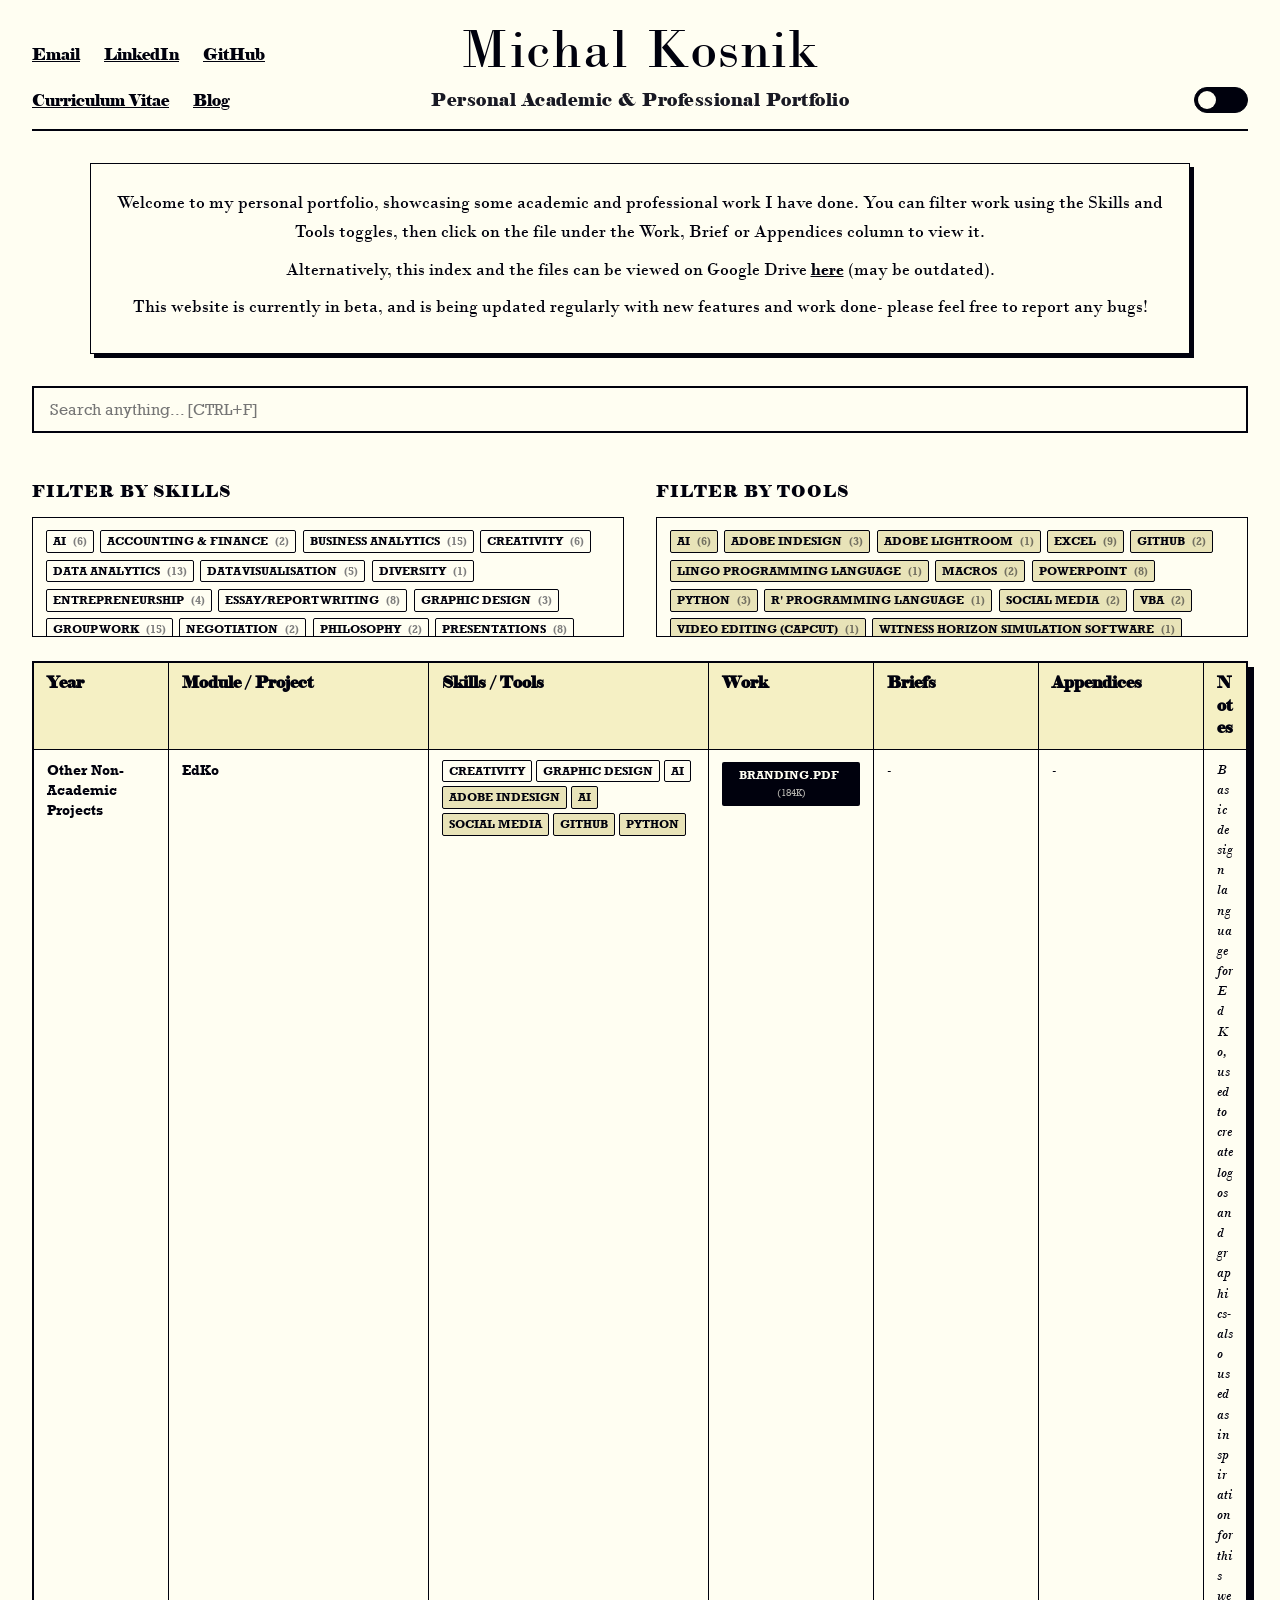
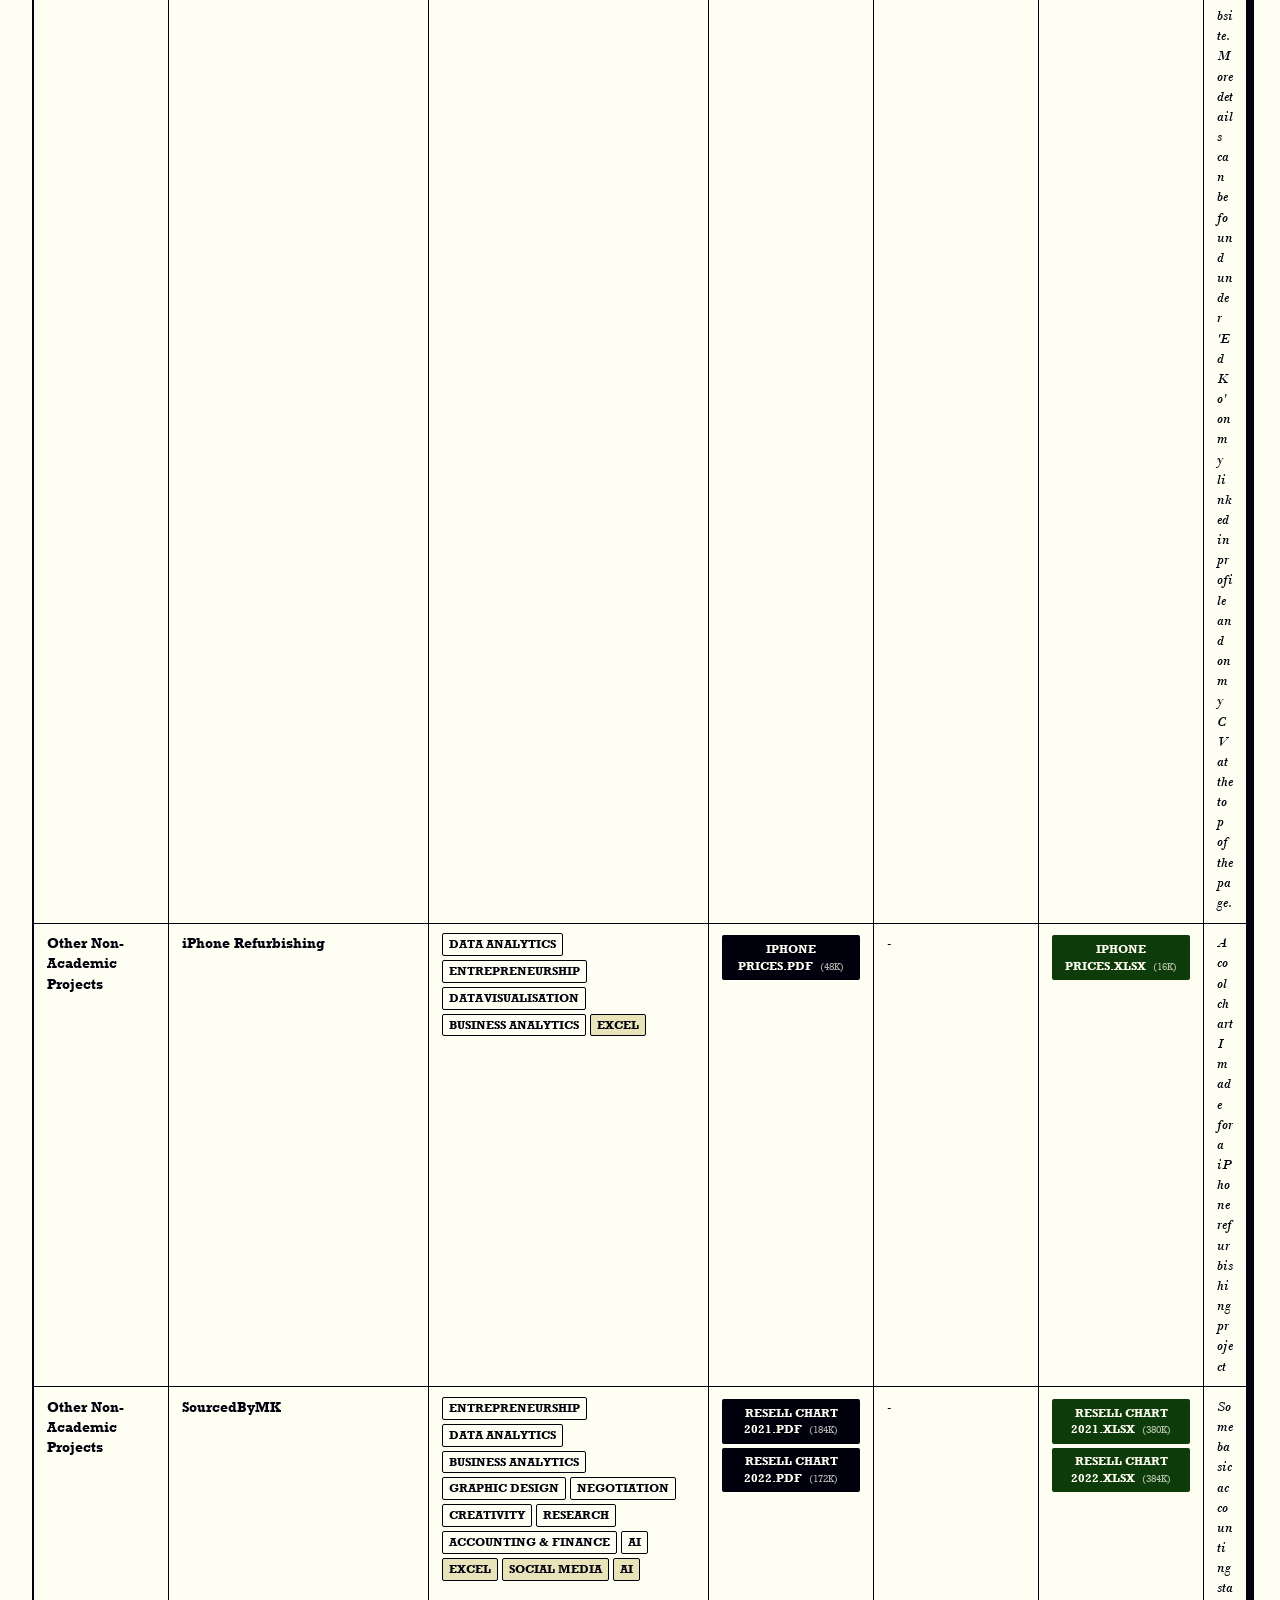
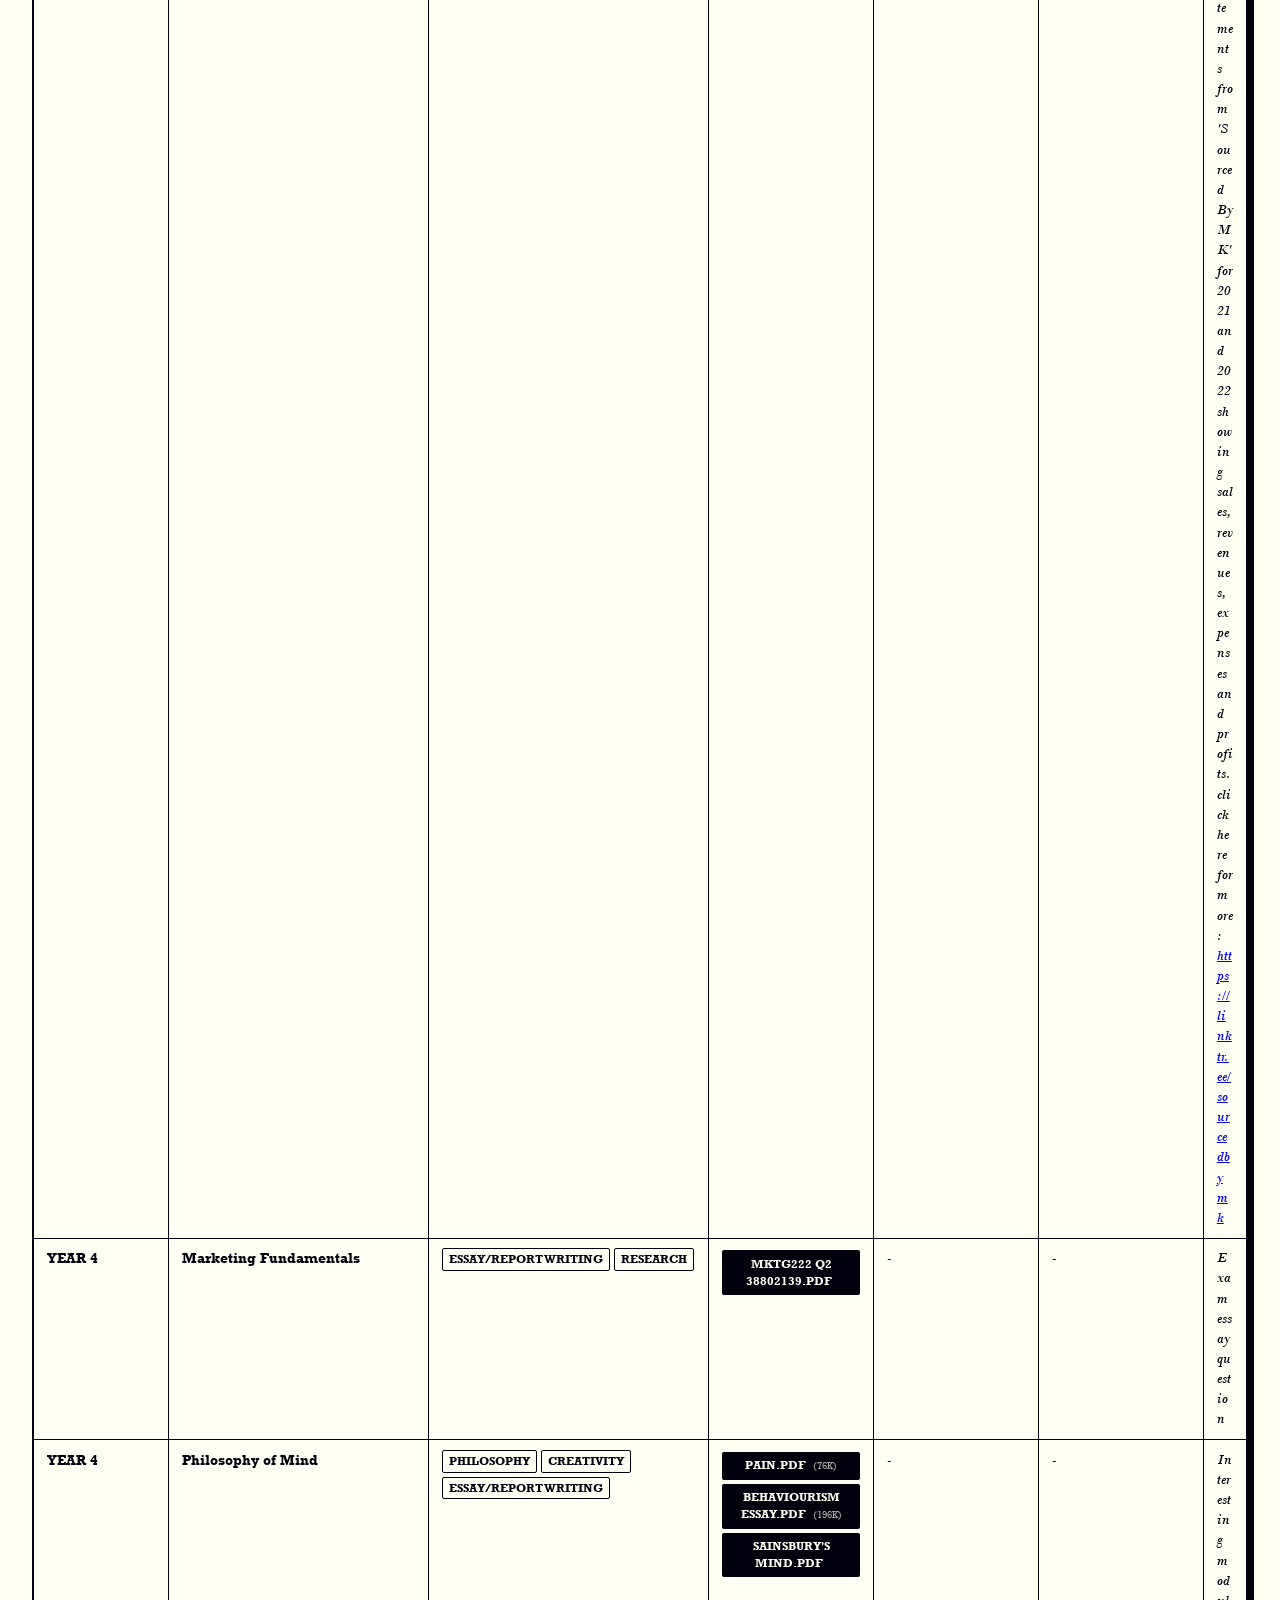
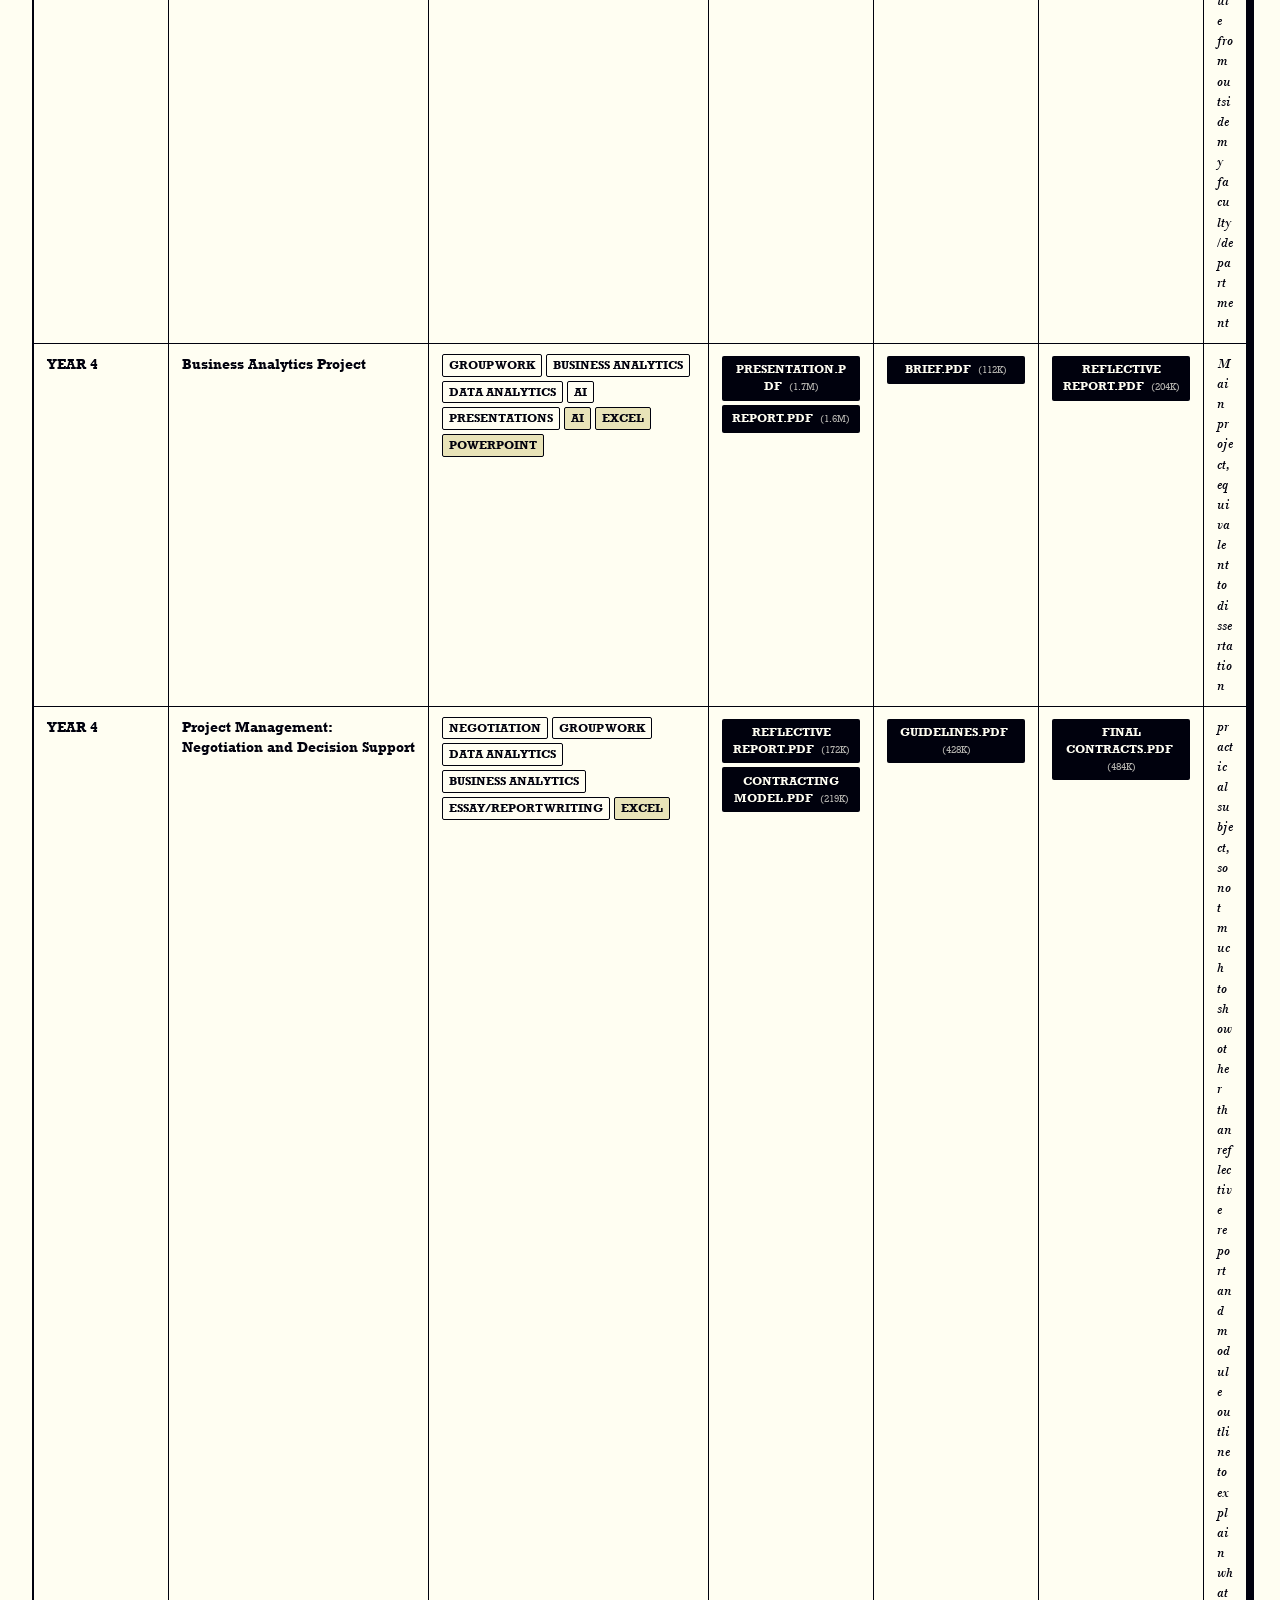
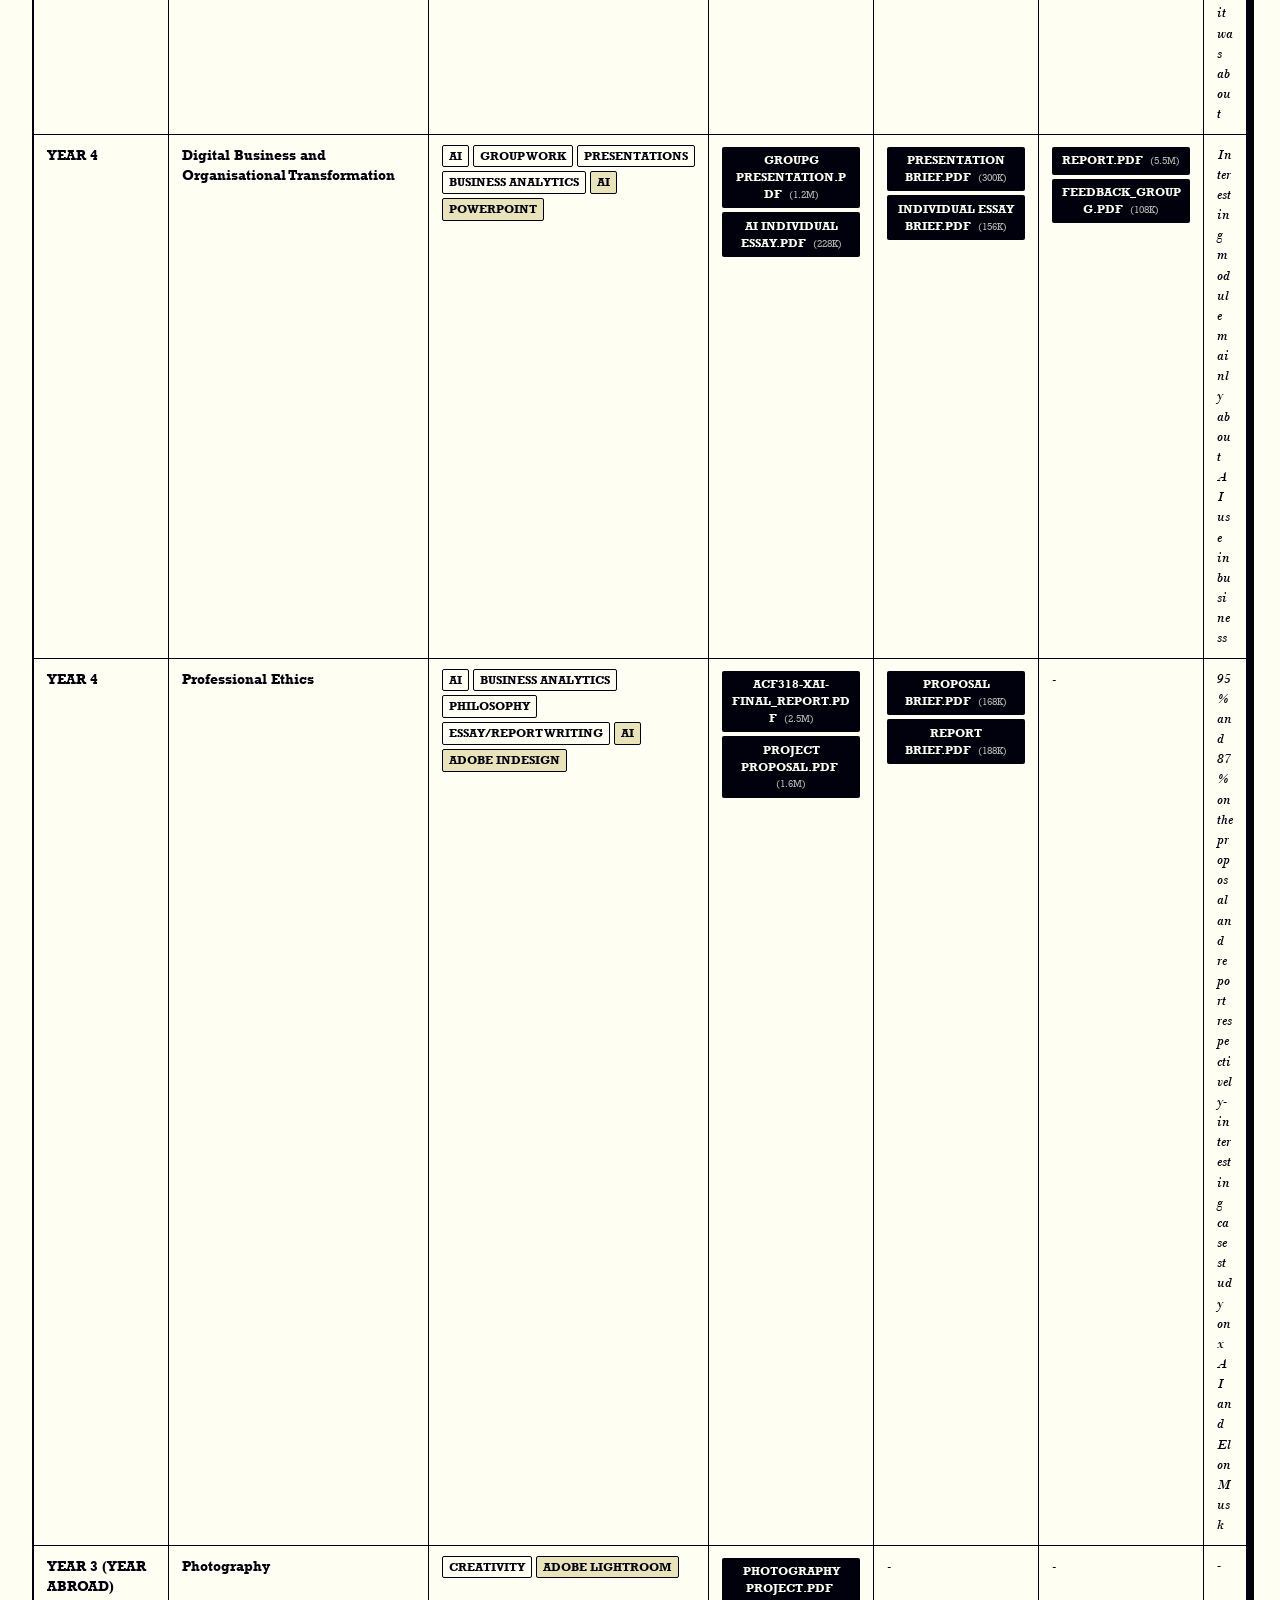
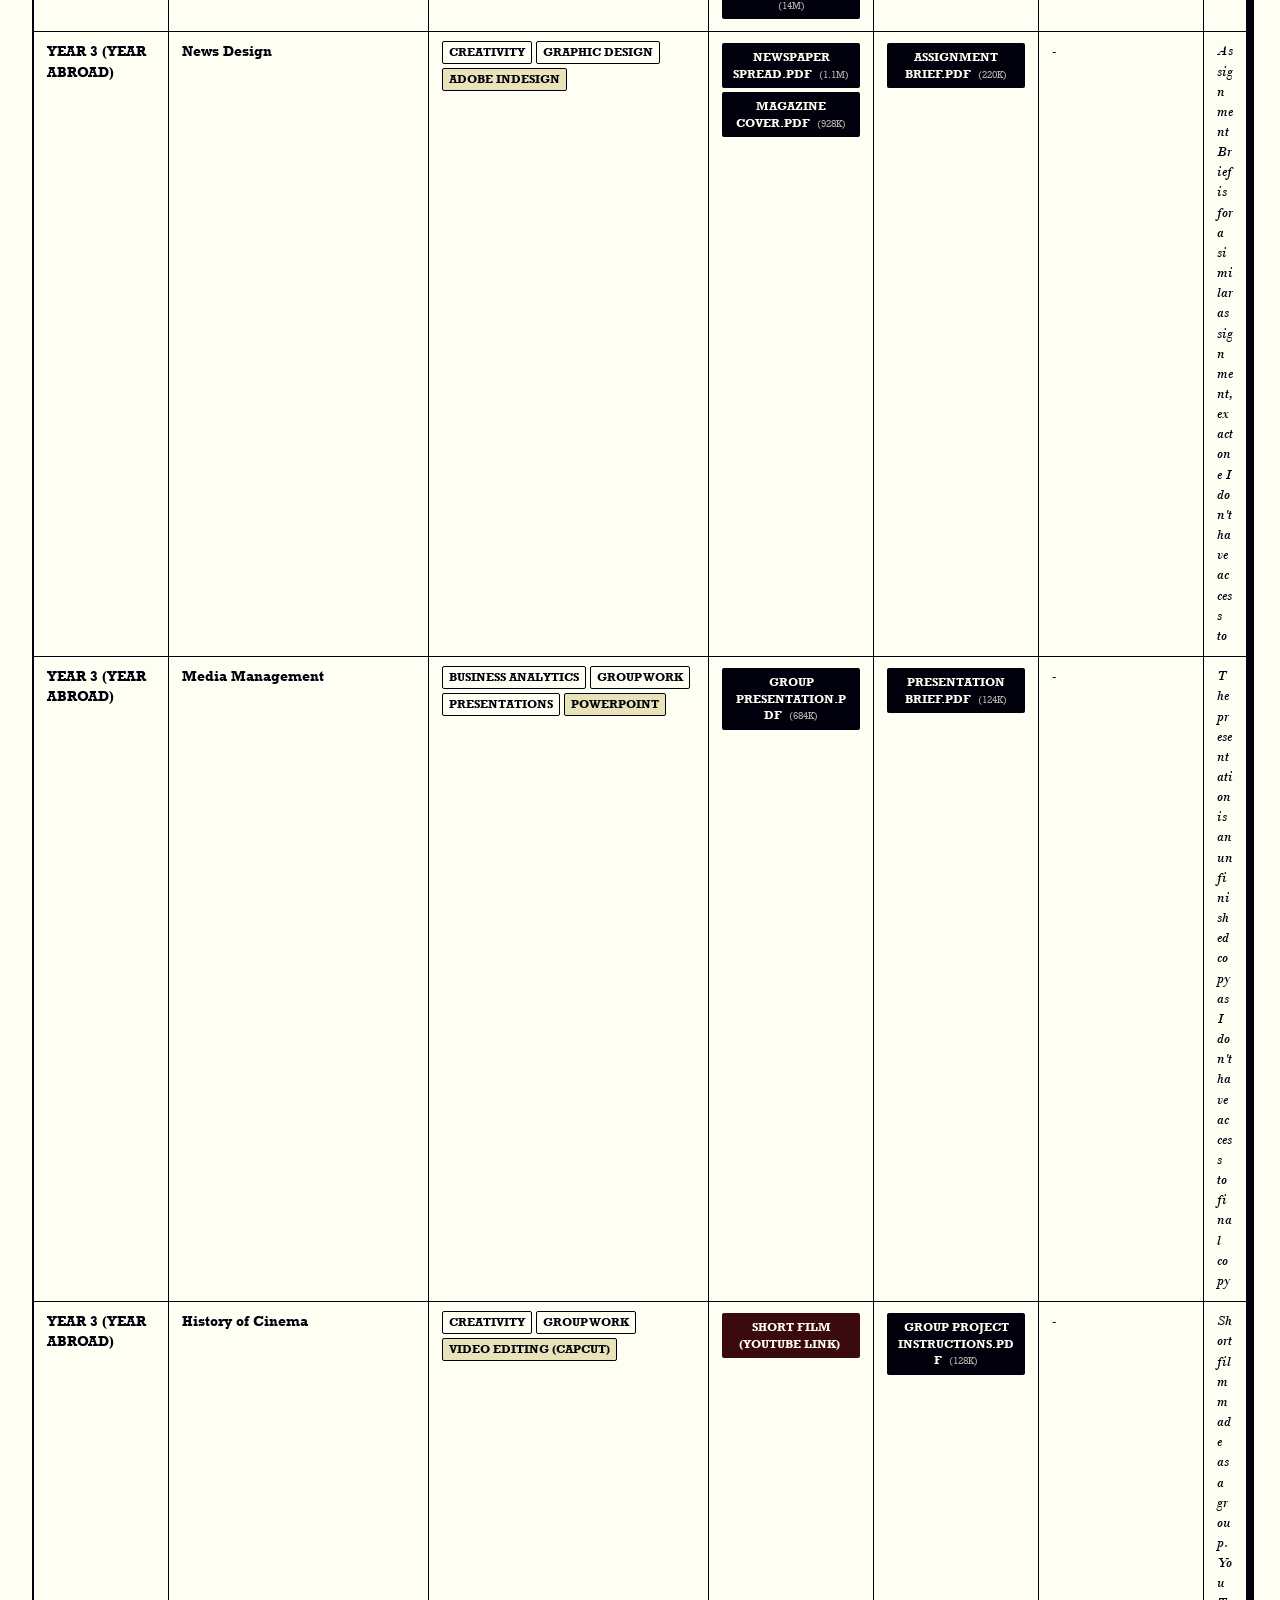
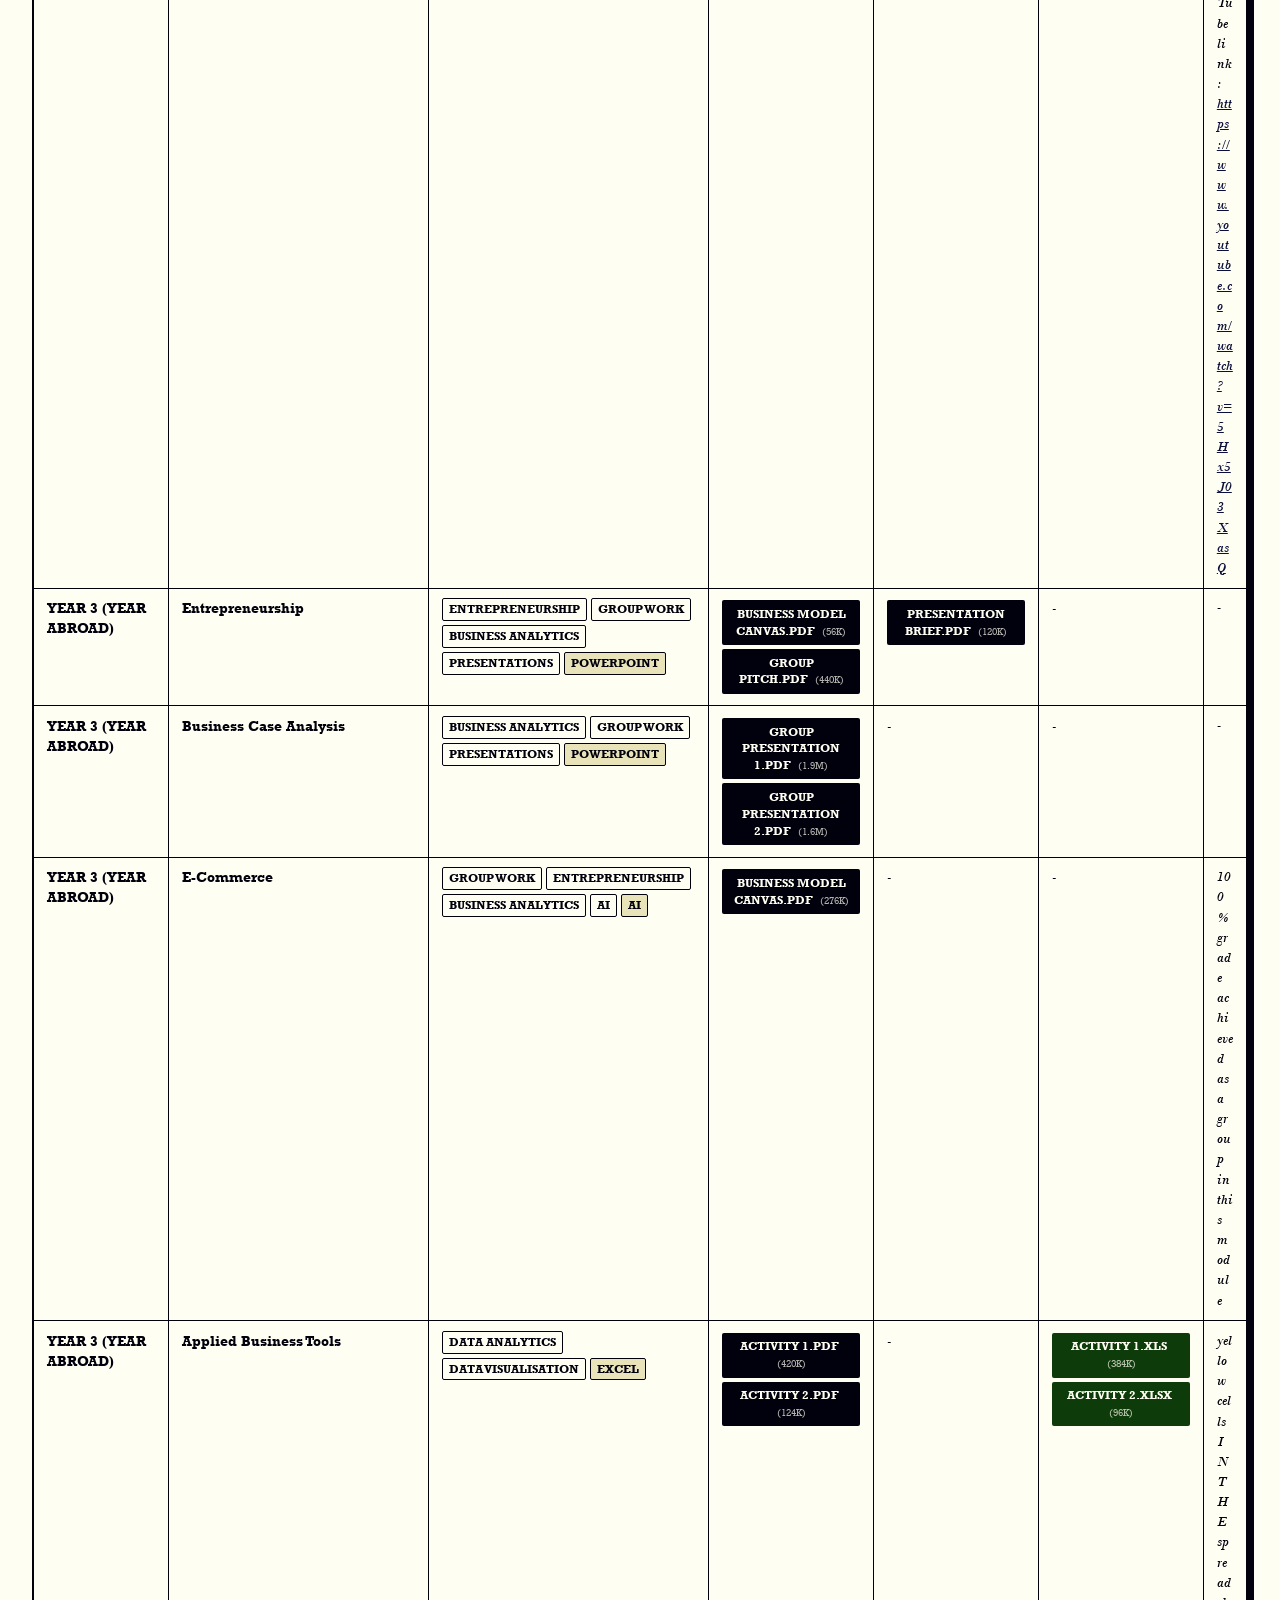
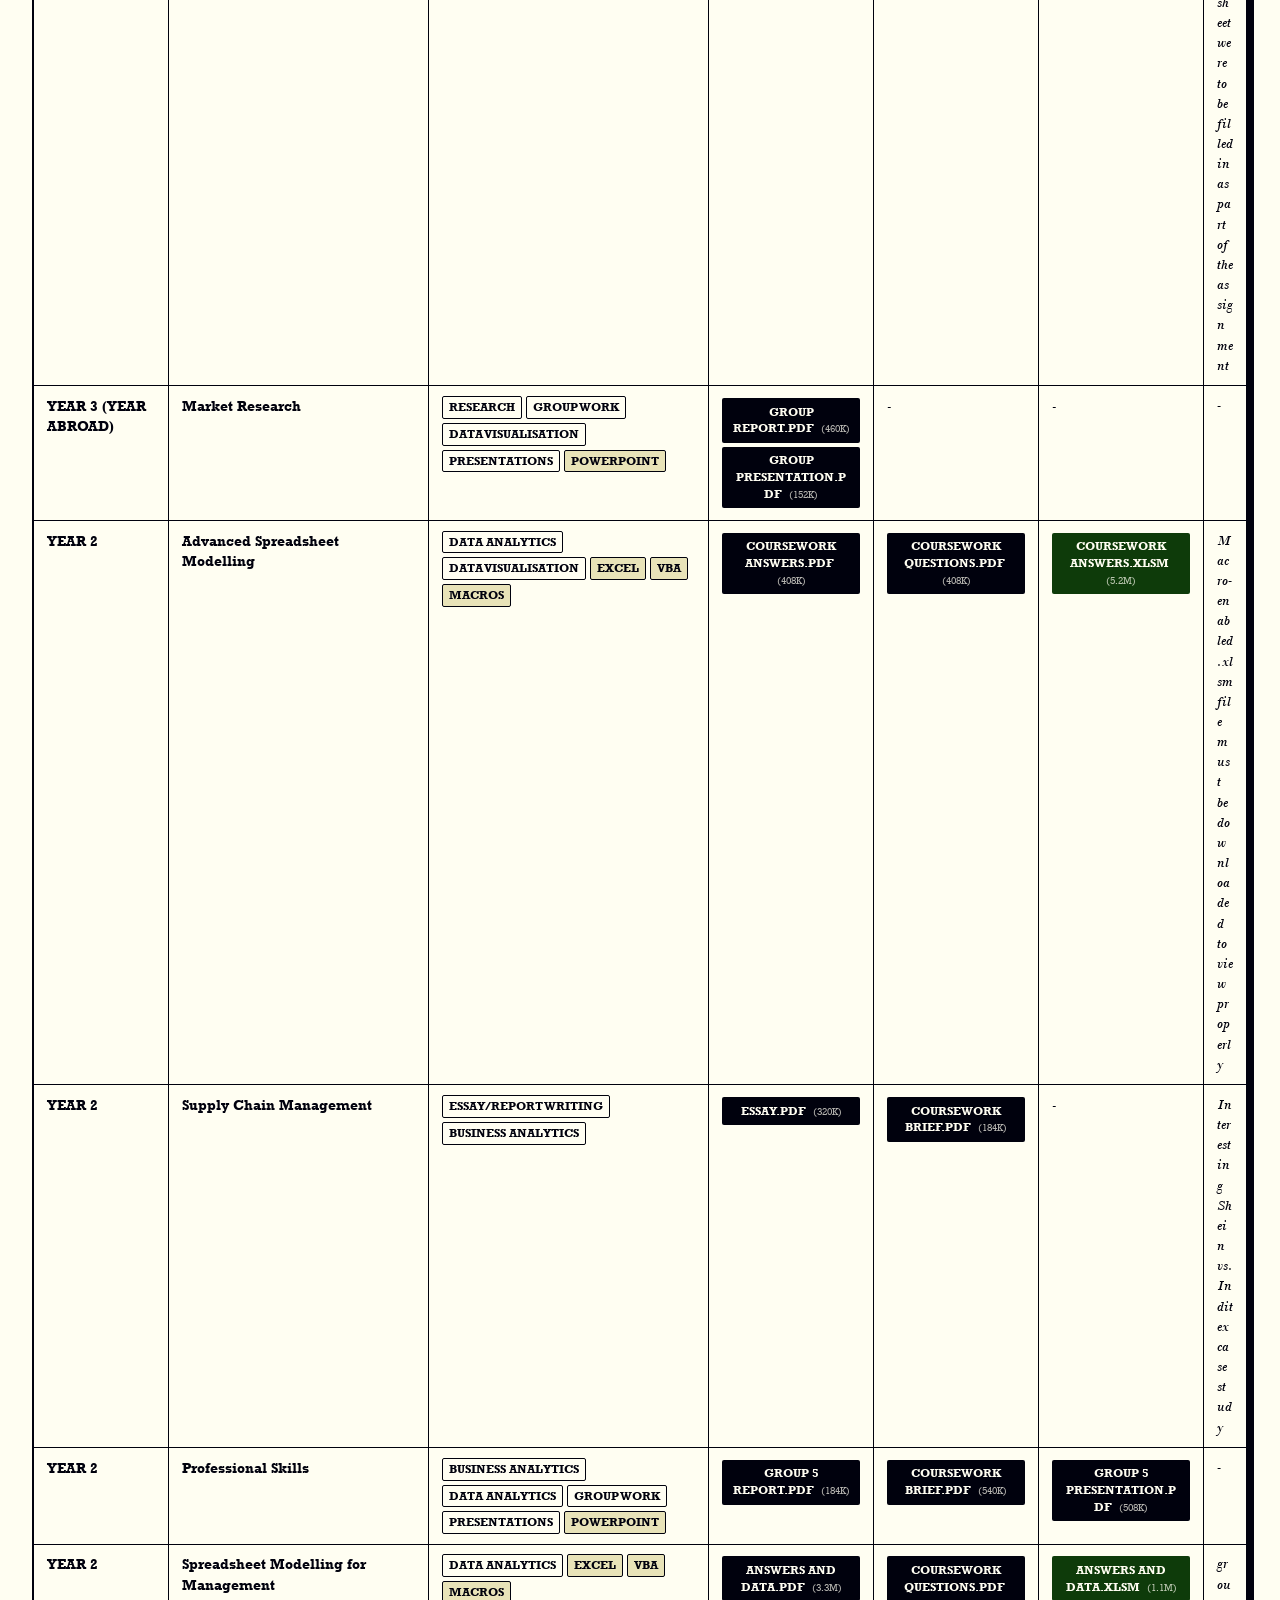
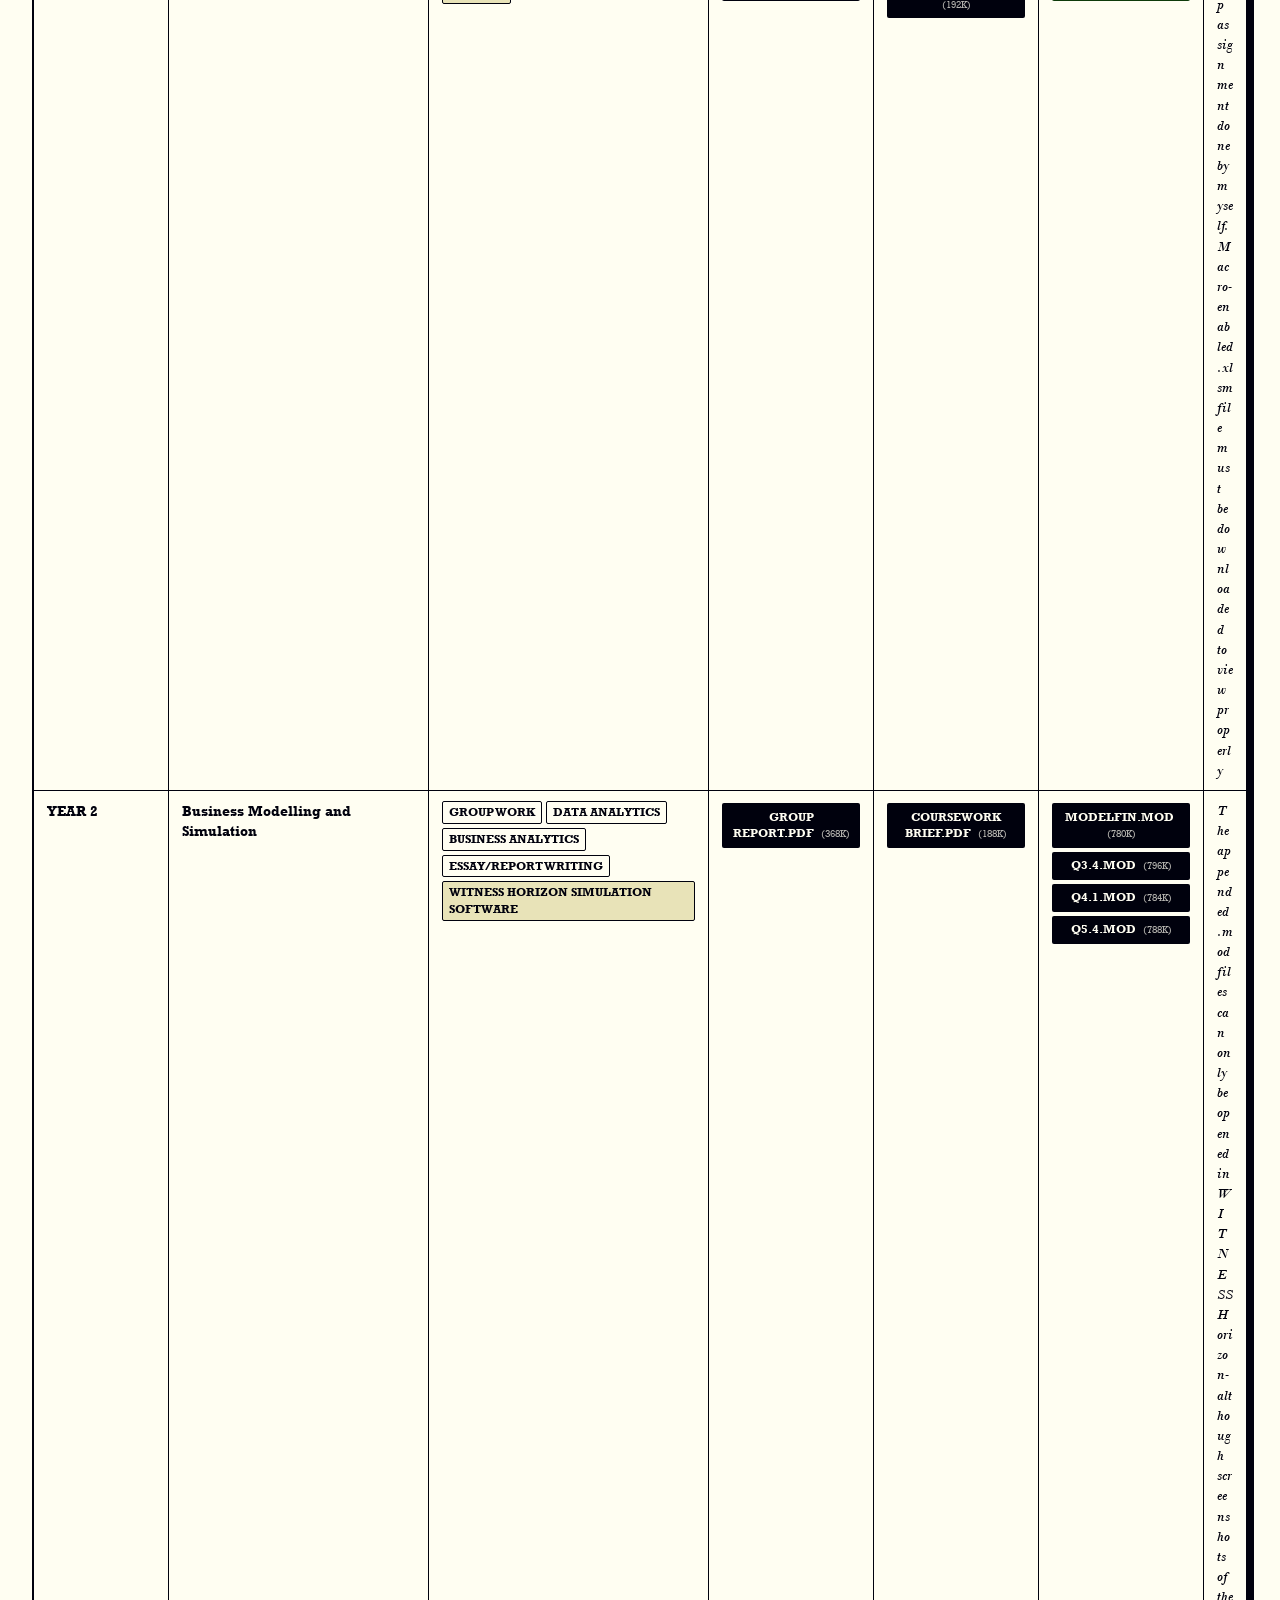
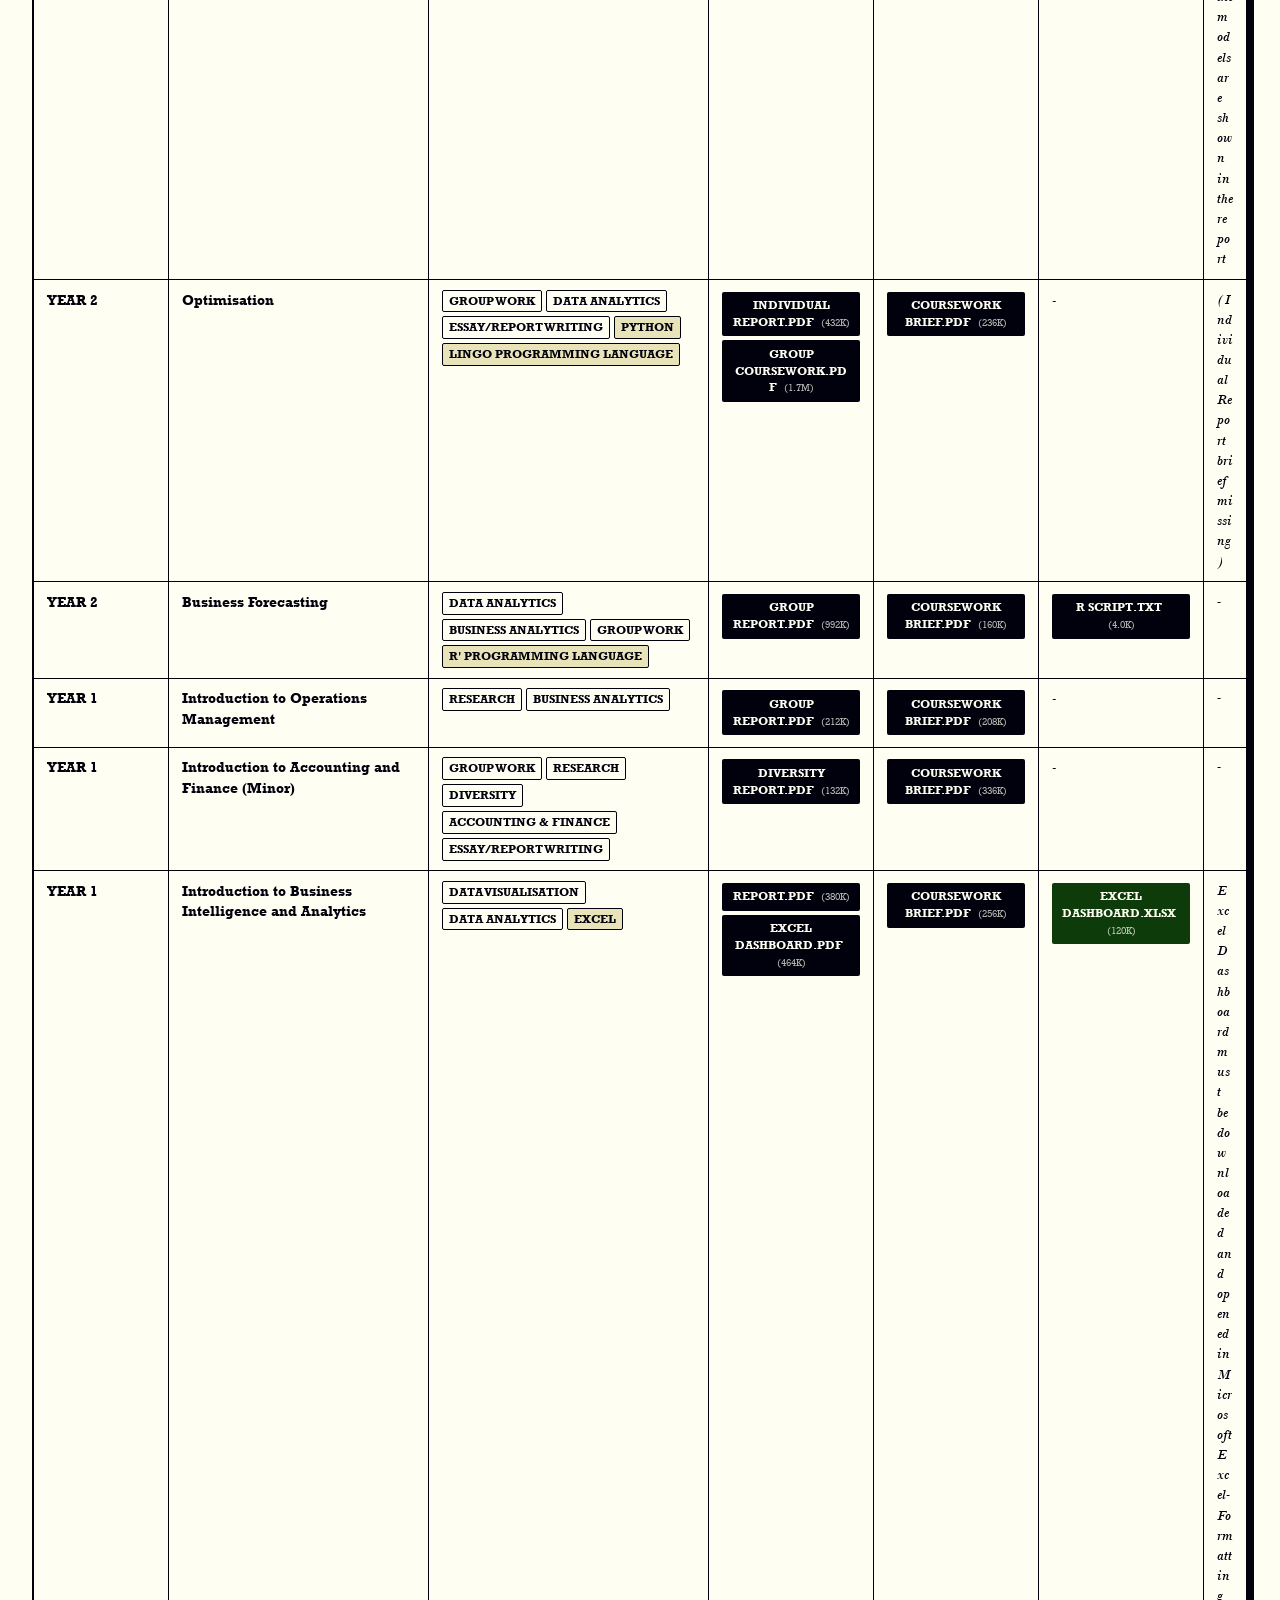
==== index.html @ 3a01bf18 "Bump to v1.7.4, absolutely position mobile name to freeze layout shifts, balance spacing perfectly" ====
<!DOCTYPE html>
<html lang="en">
<head>
  <!-- Google tag (gtag.js) -->
  <script async src="https://www.googletagmanager.com/gtag/js?id=G-CGRS3M0ZMP"></script>
  <script>
    window.dataLayer = window.dataLayer || [];
    function gtag(){dataLayer.push(arguments);}
    gtag('js', new Date());
    gtag('config', 'G-CGRS3M0ZMP');
  </script>

  <meta charset="UTF-8">
  <meta name="viewport" content="width=device-width, initial-scale=1.0">
  <title>Michal Kosnik | Portfolio</title>
  
  <link rel="stylesheet" href="style.css">
</head>
<body>

  <div id="gatekeeper" onclick="if(event.target === this) this.style.display='none'">
    <form class="login-box" onsubmit="event.preventDefault(); checkPassword();">
      <span class="close-btn" onclick="document.getElementById('gatekeeper').style.display='none'">&times;</span>
      <h1>Michal Kosnik</h1>
      <p>Blog coming soon</p>
      <input type="password" id="passwordInput" placeholder="Enter Access Code">
      <button type="submit">Access</button>
      <p id="errorMsg" style="color: #ff4d4d; margin-top: 1rem; display: none;">Incorrect access code.</p>
    </form>
  </div>

  <div id="main-content">
    <header>
      <div class="nav-actions">
        <span class="nav-line">
          <a href="mailto:michal@mkosnik.co">Email</a>
          <a href="https://www.linkedin.com/in/mchlmrtn/" target="_blank">LinkedIn</a>
          <a href="https://github.com/mchlmrtn" target="_blank">GitHub</a>
        </span>
        <span class="nav-line">
          <a href="https://mchlmrtn.github.io/portfolio/Files/Michal%20Kosnik%20CV%20NEW.pdf" target="_blank">Curriculum Vitae</a>
          <a href="#" onclick="event.preventDefault(); document.getElementById('gatekeeper').style.display='flex'">Blog</a>
        </span>
      </div>
      
      <div class="brand-container">
        <div class="brand-title" id="animatedName">
          <span class="word-wrap" id="first-name">Michal</span><span class="name-space">&nbsp;</span>
          <span class="word-wrap" id="last-name">Kosnik</span>
        </div>
        <div class="header-sub">Personal Academic & Professional Portfolio</div>
      </div>

      <div class="theme-container">
        <label class="theme-switch">
          <input type="checkbox" id="themeToggle" onchange="toggleTheme()">
          <span class="slider"></span>
        </label>
      </div>
    </header>

    <div class="intro-section">
      <p class="intro-copy">
        Welcome to my personal portfolio, showcasing some academic and professional work I have done. You can filter work using the Skills and Tools toggles, then click on the file under the Work, Brief or Appendices column to view it.
      </p>
      <p class="intro-alt">
        Alternatively, this index and the files can be viewed on Google Drive <a href="https://drive.google.com/drive/u/0/folders/1Wb_WwEi3oUZwRsy2djQXEYtuEvjpCVMO" target="_blank">here</a> (may be outdated).
      </p>
      <p class="intro-copy" style="margin-top: 0.5rem;">
        This website is currently in beta, and is being updated regularly with new features and work done- please feel free to report any bugs!
      </p>
    </div>

    <div class="search-container">
      <input type="text" id="searchBar" placeholder="Search anything... [CTRL+F]" onkeyup="renderTable()">
    </div>

    <div class="filters-section">
      <div class="filter-group">
        <div class="label">Filter by Skills</div>
        <div class="filter-chips" id="skillFilters"></div>
      </div>
      <div class="filter-group">
        <div class="label">Filter by Tools</div>
        <div class="filter-chips" id="toolFilters"></div>
      </div>
    </div>

    <div class="table-container">
      <table>
        <thead>
          <tr>
            <th class="col-year">Year</th>
            <th class="col-module">Module / Project</th>
            <th class="col-tags">Skills / Tools</th>
            <th class="col-work">Work</th>
            <th class="col-briefs">Briefs</th>
            <th class="col-appendices">Appendices</th>
            <th class="col-notes">Notes</th>
          </tr>
        </thead>
        <tbody id="tableBody"></tbody>
      </table>
    </div>

    <div id="cvSearchResults"></div>
  </div>

  <button id="scrollToTopBtn" title="Go to top">
    <svg viewBox="0 0 24 24" fill="none" stroke="currentColor" stroke-width="3" stroke-linecap="round" stroke-linejoin="round" style="width:24px;height:24px;"><polyline points="18 15 12 9 6 15"></polyline></svg>
  </button>

  <div class="version-footer">v1.7.4</div>

  <script src="main.js"></script>
</body>
</html>
---- style.css ----
/* LOCAL FONTS */
    @font-face { font-family: 'Elephant'; src: url('./fonts/ELEPHNT.TTF') format('truetype'); font-weight: normal; font-style: normal; }
    @font-face { font-family: 'Elephant'; src: url('./fonts/ELEPHNTI.TTF') format('truetype'); font-weight: normal; font-style: italic; }
    @font-face { font-family: 'Onyx'; src: url('./fonts/ONYX.TTF') format('truetype'); font-weight: normal; font-style: normal; }
    @font-face { font-family: 'Rockwell'; src: url('./fonts/ROCK.TTF') format('truetype'); font-weight: normal; font-style: normal; }
    @font-face { font-family: 'Rockwell'; src: url('./fonts/ROCKB.TTF') format('truetype'); font-weight: bold; font-style: normal; }
    @font-face { font-family: 'Rockwell'; src: url('./fonts/ROCKI.TTF') format('truetype'); font-weight: normal; font-style: italic; }
    @font-face { font-family: 'Rockwell'; src: url('./fonts/ROCKBI.TTF') format('truetype'); font-weight: bold; font-style: italic; }
    @font-face { font-family: 'Bodoni MT'; src: url('./fonts/BOD_R.TTF') format('truetype'); font-weight: normal; font-style: normal; }
    @font-face { font-family: 'Bodoni MT'; src: url('./fonts/BOD_B.TTF') format('truetype'); font-weight: bold; font-style: normal; }
    @font-face { font-family: 'Bodoni MT'; src: url('./fonts/BOD_I.TTF') format('truetype'); font-weight: normal; font-style: italic; }

    :root {
      --paper-cream: #FFFEF2;
      --ink-black: #00010D;
      --dark-paper: #0A0F3B;
      --off-paper: #F5F0C4;
      
      --bg-color: var(--paper-cream);
      --text-color: var(--ink-black);
      --border-color: var(--ink-black);
      --accent-bg: var(--off-paper);
      --tool-bg: #E8E3B8;
      --highlight-bg: var(--ink-black);
      --highlight-text: var(--paper-cream);

      --font-body: 'Bodoni MT', serif;
      --font-heading: 'Elephant', serif;
      --font-ui: 'Rockwell', serif;
    }

    [data-theme="dark"] {
      --bg-color: var(--dark-paper);
      --text-color: var(--paper-cream);
      --border-color: var(--paper-cream);
      --accent-bg: #1A225A;
      --tool-bg: #2C3A7A;
      --highlight-bg: var(--paper-cream);
      --highlight-text: var(--dark-paper);
    }

    * { box-sizing: border-box; margin: 0; padding: 0; }
    
    body {
      background-color: var(--bg-color); color: var(--text-color);
      font-family: var(--font-body); line-height: 1.4;
      transition: background-color 0.3s, color 0.3s;
      background-image: url("data:image/svg+xml,%3Csvg viewBox='0 0 200 200' xmlns='http://www.w3.org/2000/svg'%3%3Ffilter id='noiseFilter'%3E%3CfeTurbulence type='fractalNoise' baseFrequency='0.65' numOctaves='3' stitchTiles='stitch'/%3E%3C/filter%3E%3Crect width='100%25' height='100%25' filter='url(%23noiseFilter)' opacity='0.05'/%3E%3C/svg%3E");
    }

    /* --- PASSWORD GATEKEEPER --- */
    #gatekeeper { position: fixed; top: 0; left: 0; width: 100vw; height: 100vh; background-color: var(--ink-black); color: var(--paper-cream); display: none; flex-direction: column; justify-content: center; align-items: center; z-index: 9999; }
    .login-box { text-align: center; border: 2px solid var(--off-paper); padding: 3rem; background: var(--ink-black); max-width: 400px; width: 90%; position: relative; }
    .login-box h1 { font-family: var(--font-heading); font-size: 2.2rem; margin-bottom: 0.5rem; color: var(--paper-cream); }
    .login-box p { font-size: 1rem; letter-spacing: 2px; text-transform: uppercase; margin-bottom: 2rem; color: var(--off-paper); opacity: 0.8; }
    .login-box input { padding: 0.7rem; font-family: var(--font-ui); font-size: 1.1rem; background: transparent; border: 1px solid var(--off-paper); color: var(--paper-cream); outline: none; text-align: center; margin-bottom: 1.5rem; width: 100%; }
    .login-box button { padding: 0.8rem 2rem; font-family: var(--font-ui); font-size: 1rem; letter-spacing: 1px; text-transform: uppercase; font-weight: bold; background: var(--paper-cream); color: var(--ink-black); border: none; cursor: pointer; width: 100%; }
    .close-btn { position: absolute; top: 1rem; right: 1.5rem; font-size: 1.5rem; font-family: sans-serif; cursor: pointer; opacity: 0.7; color: var(--paper-cream); }
    .close-btn:hover { opacity: 1; }

    /* --- MAIN CONTENT --- */
    #main-content { max-width: 1600px; margin: 0 auto; padding: 1rem 2rem; }
    
    header { border-bottom: 2px solid var(--border-color); padding-bottom: 1rem; margin-bottom: 1.5rem; display: grid; grid-template-columns: 1fr auto 1fr; align-items: end; gap: 1rem; position: relative; }
    
    .brand-container { grid-column: 2; text-align: center; position: relative; }
    .brand-title { font-size: 3.5rem; letter-spacing: 1px; cursor: crosshair; user-select: none; line-height: 1.1; font-family: 'Bodoni MT', serif; position: relative; height: 4rem; display: flex; align-items: flex-end; justify-content: center; overflow: visible; }
    .brand-title span { display: inline-block; min-width: 0.3em; transition: all 0.05s; transform: translateZ(0); will-change: font-family; }
    
    .header-sub { font-family: var(--font-heading); font-size: 1.1rem; opacity: 0.9; margin-top: 0.5rem; letter-spacing: 0.5px; }
    
    .nav-actions { grid-column: 1; display: flex; flex-wrap: wrap; align-items: center; gap: 1.5rem; }
    .nav-line { display: flex; gap: 1.5rem; align-items: center; flex-wrap: wrap; justify-content: center; }
    .nav-actions a { font-family: var(--font-heading); color: var(--text-color); text-decoration: underline; font-size: 1rem; transition: opacity 0.2s; }
    .nav-actions a:hover { opacity: 0.7; }

    .theme-container { grid-column: 3; display: flex; justify-content: flex-end; }
    .theme-switch { position: relative; display: inline-block; width: 54px; height: 26px; }
    .theme-switch input { opacity: 0; width: 0; height: 0; }
    .slider { position: absolute; cursor: pointer; top: 0; left: 0; right: 0; bottom: 0; background-color: var(--border-color); transition: .4s; border-radius: 26px; border: 1px solid var(--border-color); }
    .slider:before { position: absolute; content: ""; height: 18px; width: 18px; left: 3px; bottom: 3px; background-color: var(--bg-color); transition: .4s; border-radius: 50%; z-index: 5; }
    
    [data-theme="dark"] .slider:before { transform: translateX(28px); background-color: var(--text-color); }
    [data-theme="dark"] .slider { background-color: var(--accent-bg); }

    /* Removed SVG toggle icons */

    .intro-section { max-width: 1100px; margin: 2rem auto; text-align: center; border: 1px solid var(--border-color); padding: 1.5rem; background: var(--bg-color); box-shadow: 4px 4px 0px var(--border-color); }
    .intro-copy { font-size: 1.15rem; line-height: 1.6; font-family: var(--font-body); margin-bottom: 0.5rem; color: var(--text-color); }
    .intro-alt { font-size: 1.15rem; line-height: 1.6; font-family: var(--font-body); color: var(--text-color); }
    .intro-alt a { color: inherit; text-decoration: underline; font-weight: bold; }

    /* FILTERS */
    .filters-section { display: grid; grid-template-columns: 1fr 1fr; gap: 2rem; margin-bottom: 1.5rem; padding-top: 1.5rem; }
    .filter-group { display: flex; flex-direction: column; }
    .filter-group .label { font-family: var(--font-heading); font-size: 1rem; margin-bottom: 0.8rem; text-transform: uppercase; letter-spacing: 1px; color: var(--text-color); }
    .filter-chips { display: flex; flex-wrap: wrap; gap: 0.4rem; padding: 0.8rem; border: 1px solid var(--border-color); background: var(--bg-color); max-height: 120px; overflow-y: auto; }

    /* TABLE */
    .table-container { overflow-x: auto; border: 1px solid var(--border-color); box-shadow: 6px 6px 0px var(--border-color); }
    table { width: 100%; border-collapse: collapse; font-size: 0.9rem; table-layout: fixed; background: var(--bg-color); }
    th, td { padding: 0.6rem 0.8rem; border: 1px solid var(--border-color); vertical-align: top; word-wrap: break-word; }
    th { font-family: var(--font-heading) !important; font-size: 1rem; background-color: var(--accent-bg); text-align: left; user-select: none; position: sticky; top: 0; z-index: 10; }
    th:hover { background-color: var(--off-paper); color: var(--ink-black); }
    
    .col-year { width: 135px; font-family: var(--font-ui); font-weight: bold; }
    .col-module { width: 260px; font-family: var(--font-ui); font-weight: bold; }
    .col-tags { width: 280px; }
    .col-work, .col-briefs, .col-appendices { width: 165px; }
    .col-notes { width: auto; font-family: var(--font-body); }
    .notes-label { display: none; }
    .notes-text { font-size: 0.85rem; font-style: italic; line-height: 1.3; }

    .tags-wrapper { display: flex; flex-wrap: wrap; gap: 4px; }
    .tag { 
      border: 1px solid var(--border-color); padding: 2px 6px; border-radius: 2px;
      font-size: 0.75rem; text-transform: uppercase; font-weight: bold; font-family: var(--font-ui);
      cursor: pointer; transition: background 0.1s;
    }
    .tag-skill { background: transparent; }
    .tag-tool { background: var(--tool-bg); }
    .tag.active { background: var(--highlight-bg) !important; color: var(--highlight-text); border-color: var(--highlight-bg); }

    .search-highlight {
      background-color: var(--highlight-bg);
      color: var(--highlight-text);
      padding: 0 1px;
      border-radius: 2px;
      font-weight: bold;
    }

    .pdf-match {
      display: block;
      font-size: 0.75rem;
      margin-top: 0.5rem;
      padding: 0.4rem;
      background: var(--accent-bg);
      border-left: 3px solid var(--highlight-bg);
      font-style: italic;
    }

    .file-link { 
      display: inline-block; font-size: 0.75rem; text-transform: uppercase; font-weight: bold; font-family: var(--font-ui);
      background: var(--highlight-bg); color: var(--highlight-text); padding: 0.35rem 0.6rem; 
      text-decoration: none; border-radius: 2px; margin: 2px 0; width: 100%; text-align: center;
    }
    .file-link:hover { opacity: 0.8; }
    .file-size { font-size: 0.65rem; opacity: 0.7; font-weight: normal; margin-left: 4px; }
    .file-missing { display: inline-block; font-size: 0.75rem; opacity: 0.4; font-style: italic; margin: 2px 0; font-family: var(--font-ui); }

    .search-container { margin-bottom: 1.5rem; }
    #searchBar { width: 100%; padding: 0.75rem 1rem; border: 2px solid var(--border-color); background: var(--bg-color); color: var(--text-color); font-family: var(--font-ui); font-size: 1rem; outline: none; }

    @media (max-width: 1200px) {
      header { display: flex; flex-direction: column; align-items: center; text-align: center; padding-top: 5.5rem; }
      .brand-container { order: 1; }
      .nav-actions { order: 2; justify-content: center; margin-top: 0; width: 100%; flex-direction: column; gap: 0.8rem; }
      .nav-line { gap: 1.2rem; }
      .theme-container { position: absolute; top: 1rem; right: 1rem; order: 0; }
      
      table { table-layout: auto; }
      .filters-section { grid-template-columns: 1fr; }
      table, thead, tbody, th, td, tr { display: block; }
      thead tr { position: absolute; top: -9999px; left: -9999px; }
      tr { border: 1px solid var(--border-color); margin-bottom: 2rem; padding: 1rem; background: var(--bg-color); box-shadow: 4px 4px 0px var(--border-color); }
      td { border: none; border-bottom: 1px dashed #ccc; position: relative; padding-left: 40% !important; min-height: 2.5rem; width: 100% !important; padding-top: 0.8rem !important; padding-bottom: 0.8rem !important; text-align: left; }
      td:last-child { border-bottom: none; }
      td::before { content: attr(data-label); position: absolute; left: 0.8rem; width: 35%; font-family: var(--font-heading); font-size: 0.7rem; text-transform: uppercase; opacity: 0.7; letter-spacing: 1px; white-space: pre-wrap; line-height: 1.1; }
      
      .notes-label { font-family: var(--font-ui); font-weight: bold; font-style: normal; text-transform: uppercase; font-size: 0.75rem; display: block; margin-bottom: 0.3rem; opacity: 0.7; }
      
      .col-year, .col-module { padding-left: 0.8rem !important; }
      .col-year::before, .col-module::before { display: none; }
      .col-module { border-bottom: 1px solid var(--border-color); padding-bottom: 0.5rem; margin-bottom: 0.5rem; font-size: 1.4rem; }
      
      .brand-title { display: block; font-size: 4.5rem; position: relative; height: 6.5rem; padding-bottom: 0; margin-bottom: 0; }
      .brand-title .word-wrap { display: block; text-align: center; position: absolute; width: 100%; left: 0; line-height: 1; }
      .brand-title #first-name { top: 0; }
      .brand-title #last-name { top: 3.2rem; }
      .brand-title span { padding: 0 5px; margin: 0 -3px; }
      .header-sub { margin-top: 1.5rem; margin-bottom: 1.5rem; font-size: 0.85rem; }
      .name-space { display: none; }
    }
    #scrollToTopBtn {
      opacity: 0; pointer-events: none; position: fixed; bottom: 30px; right: 5%; z-index: 99;
      width: 55px; height: 55px; border-radius: 50%;
      border: none; outline: none; background-color: var(--text-color); color: var(--bg-color);
      cursor: pointer; display: flex; align-items: center; justify-content: center;
      transition: opacity 0.5s ease, transform 0.2s;
    }
    #scrollToTopBtn.visible { opacity: 1; pointer-events: auto; }
    #scrollToTopBtn:hover { opacity: 0.8; transform: scale(1.1); }
    @media (max-width: 1200px) {
      #scrollToTopBtn { right: 20px; bottom: 20px; width: 45px; height: 45px; }
    }
    
    .version-footer {
      text-align: center;
      padding: 2rem 0;
      color: var(--text-color);
      opacity: 0.3;
      font-size: 0.8rem;
      font-family: var(--font-ui);
    }
    .youtube-link {
      display: inline-block; font-size: 0.75rem; text-transform: uppercase; font-weight: bold; font-family: var(--font-ui);
      background: #3B0A0F; color: #FFFEF2; padding: 0.35rem 0.6rem; 
      text-decoration: none; border-radius: 2px; margin: 2px 0; width: 100%; text-align: center;
      border: none;
    }
    [data-theme="dark"] .youtube-link {
      background: #F5C4C4; color: #0A0F3B;
    }
    .excel-link {
      display: inline-block; font-size: 0.75rem; text-transform: uppercase; font-weight: bold; font-family: var(--font-ui);
      background: #0E3B0A; color: #FFFEF2; padding: 0.35rem 0.6rem; 
      text-decoration: none; border-radius: 2px; margin: 2px 0; width: 100%; text-align: center;
      border: none;
    }
    [data-theme="dark"] .excel-link {
      background: #C4F5C8; color: #0A0F3B;
    }
    .github-link {
      display: inline-block; font-size: 0.75rem; text-transform: uppercase; font-weight: bold; font-family: var(--font-ui);
      background: #0A193B; color: #FFFEF2; padding: 0.35rem 0.6rem; 
      text-decoration: none; border-radius: 2px; margin: 2px 0; width: 100%; text-align: center;
      border: none;
    }
    [data-theme="dark"] .github-link {
      background: #C4D3F5; color: #0A0F3B;
    }
    #cvSearchResults {
      margin: 1.5rem 0;
      padding: 1.5rem;
      background: var(--bg-color);
      border: 1px solid var(--border-color);
      box-shadow: 4px 4px 0px var(--border-color);
      display: none;
    }
    .cv-match-title {
      font-family: var(--font-heading);
      font-size: 1.1rem;
      margin-bottom: 0.8rem;
      border-bottom: 1px solid var(--border-color);
      padding-bottom: 0.4rem;
    }
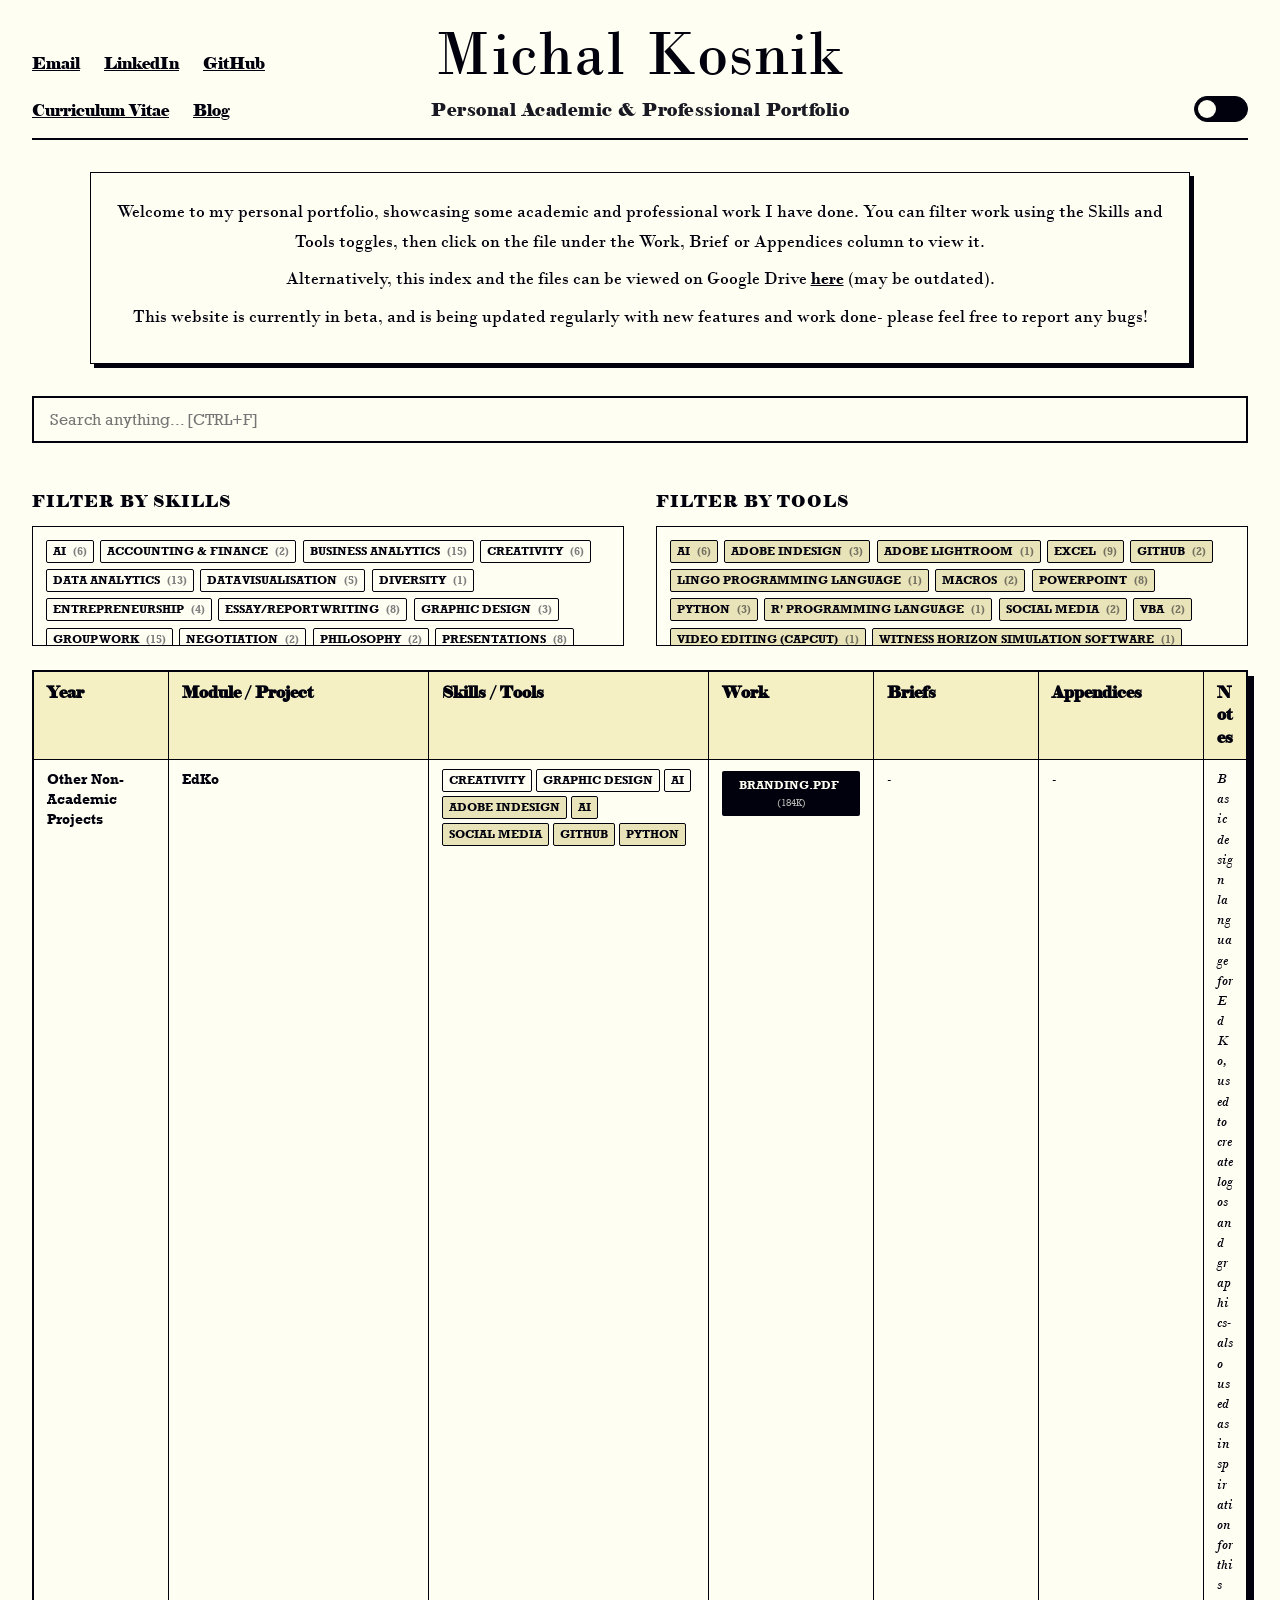
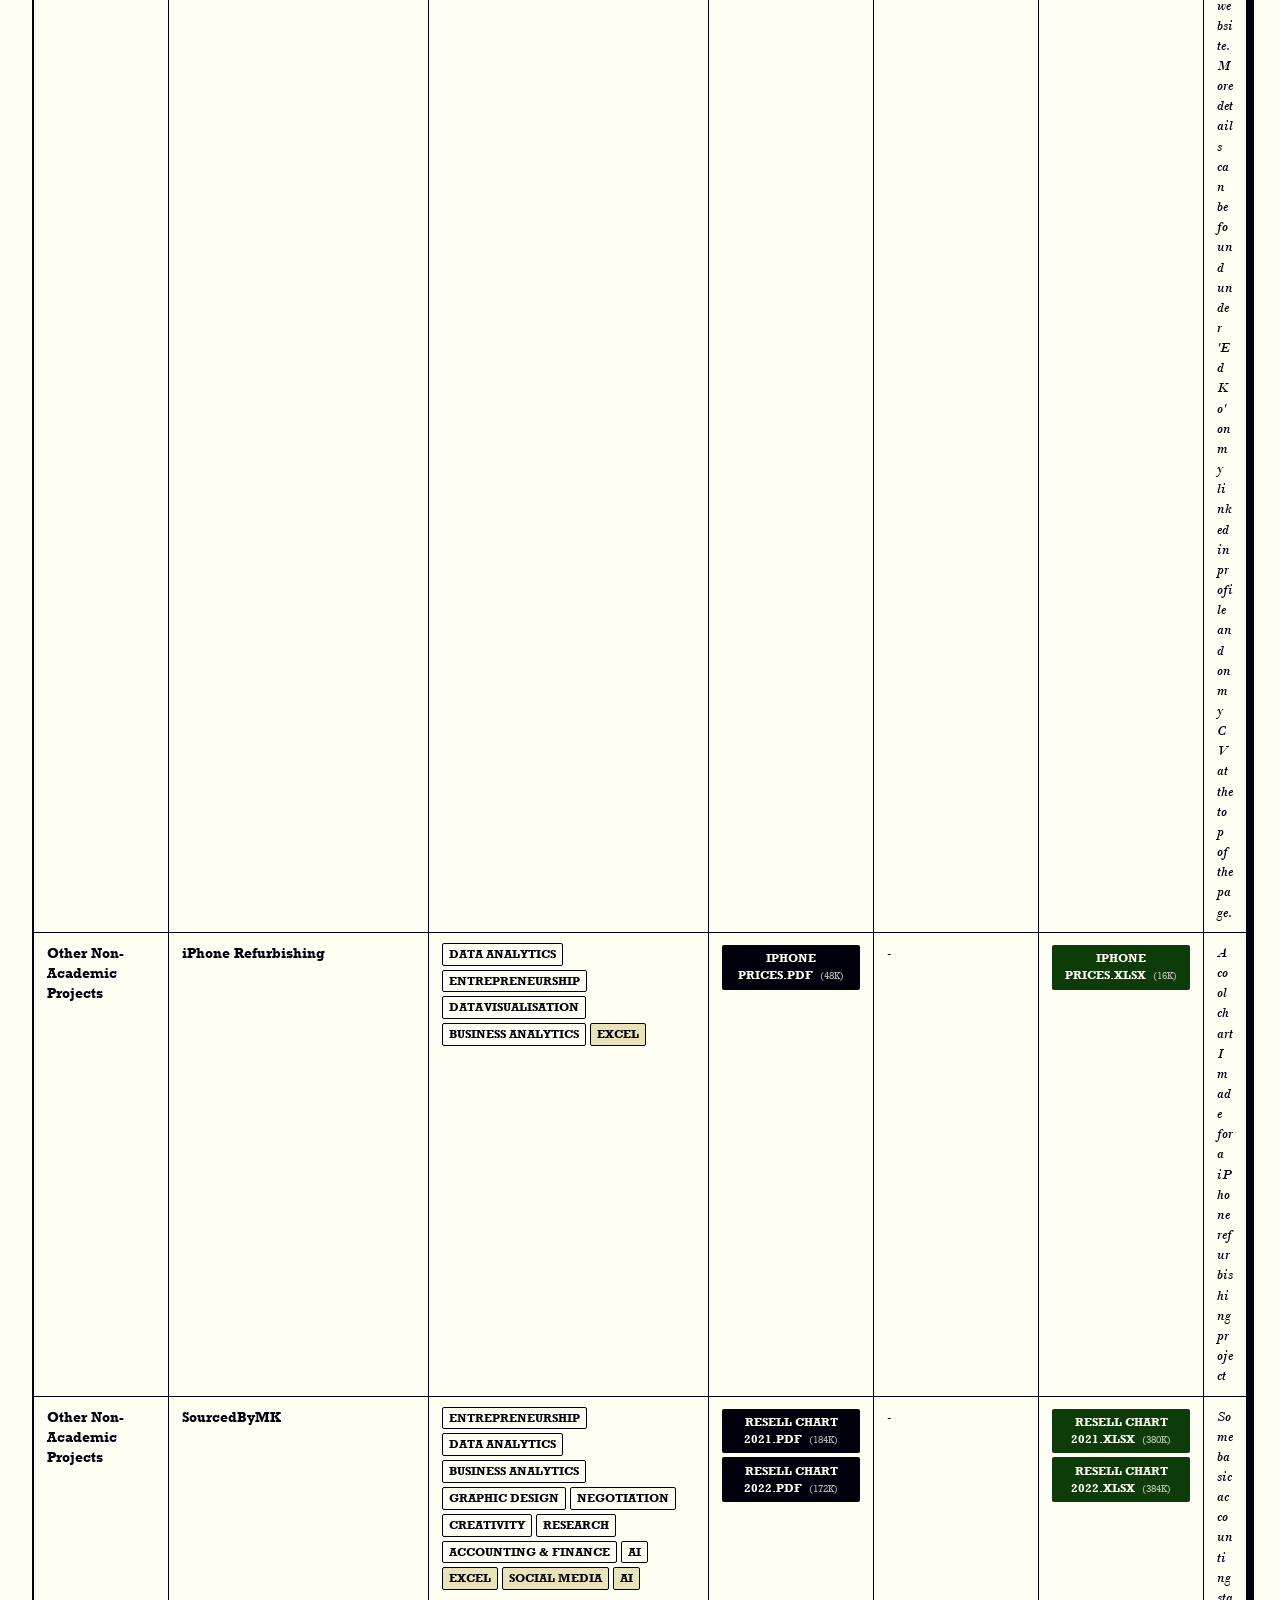
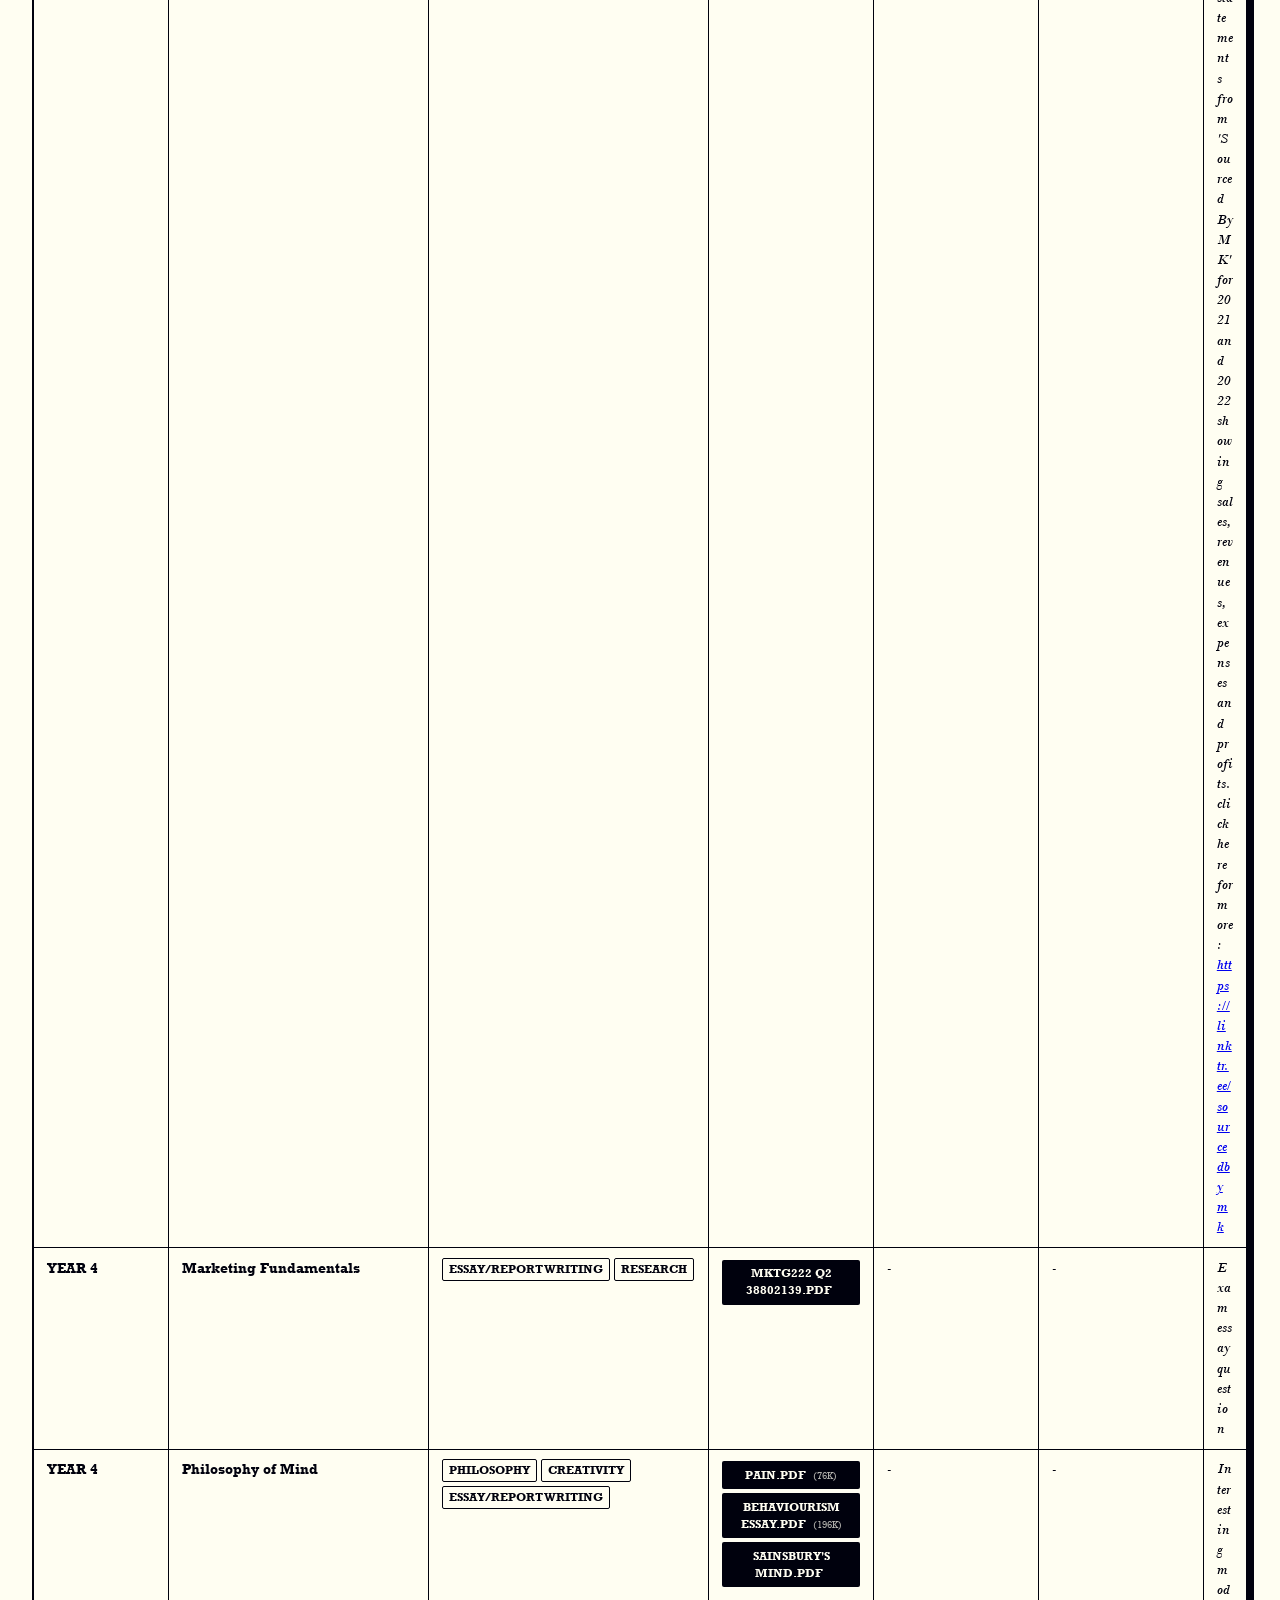
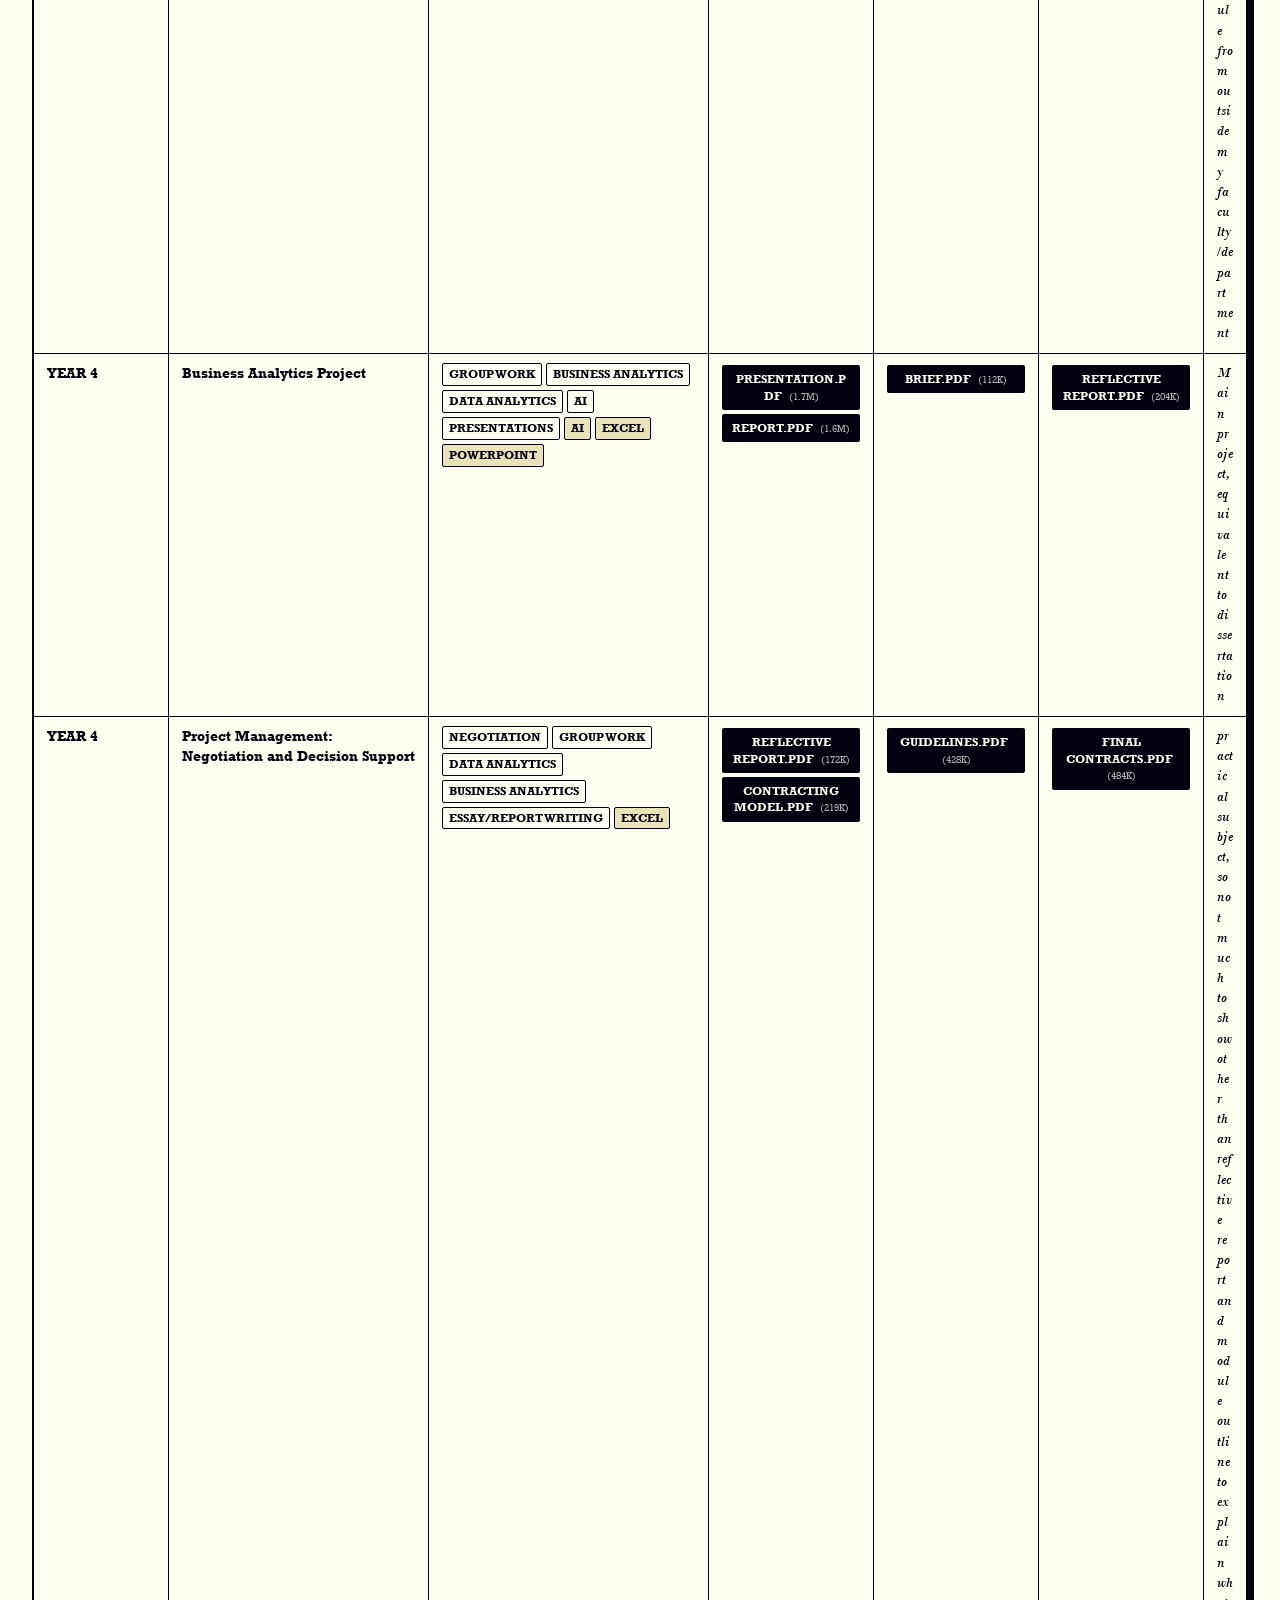
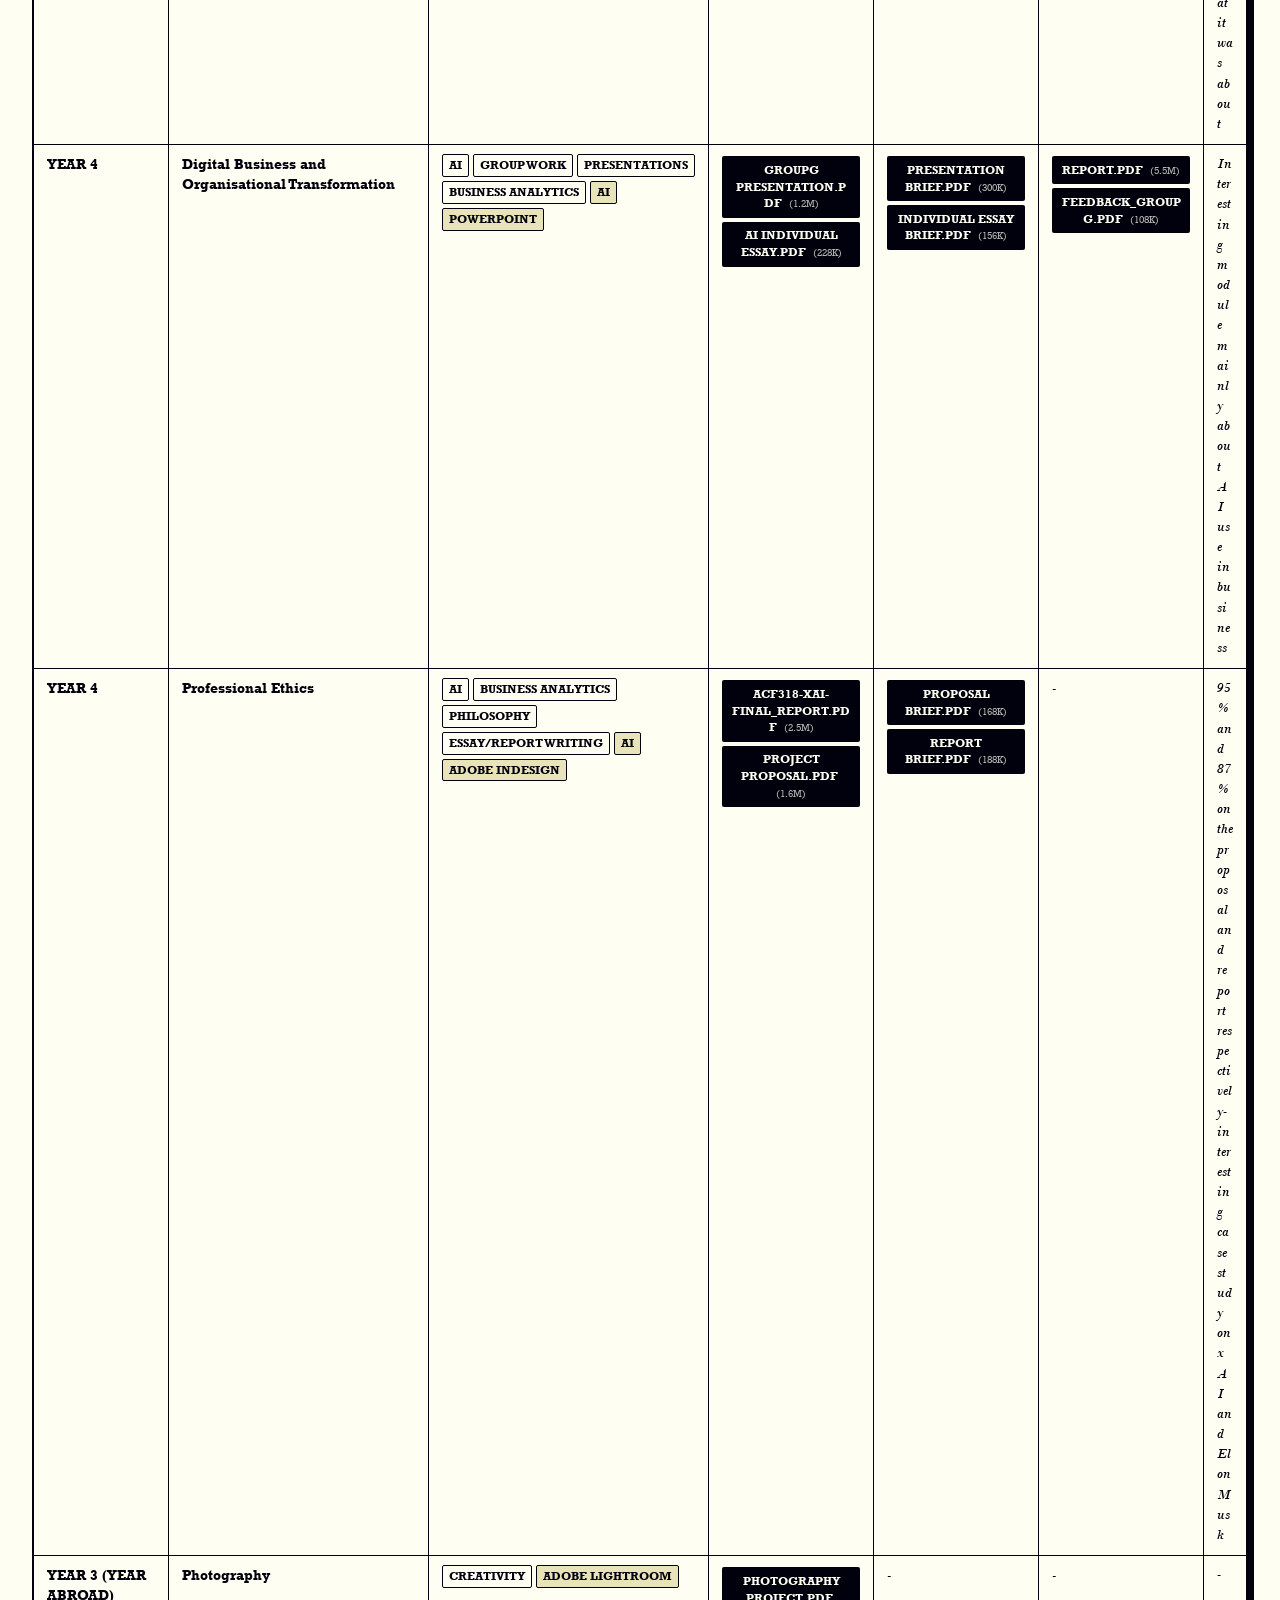
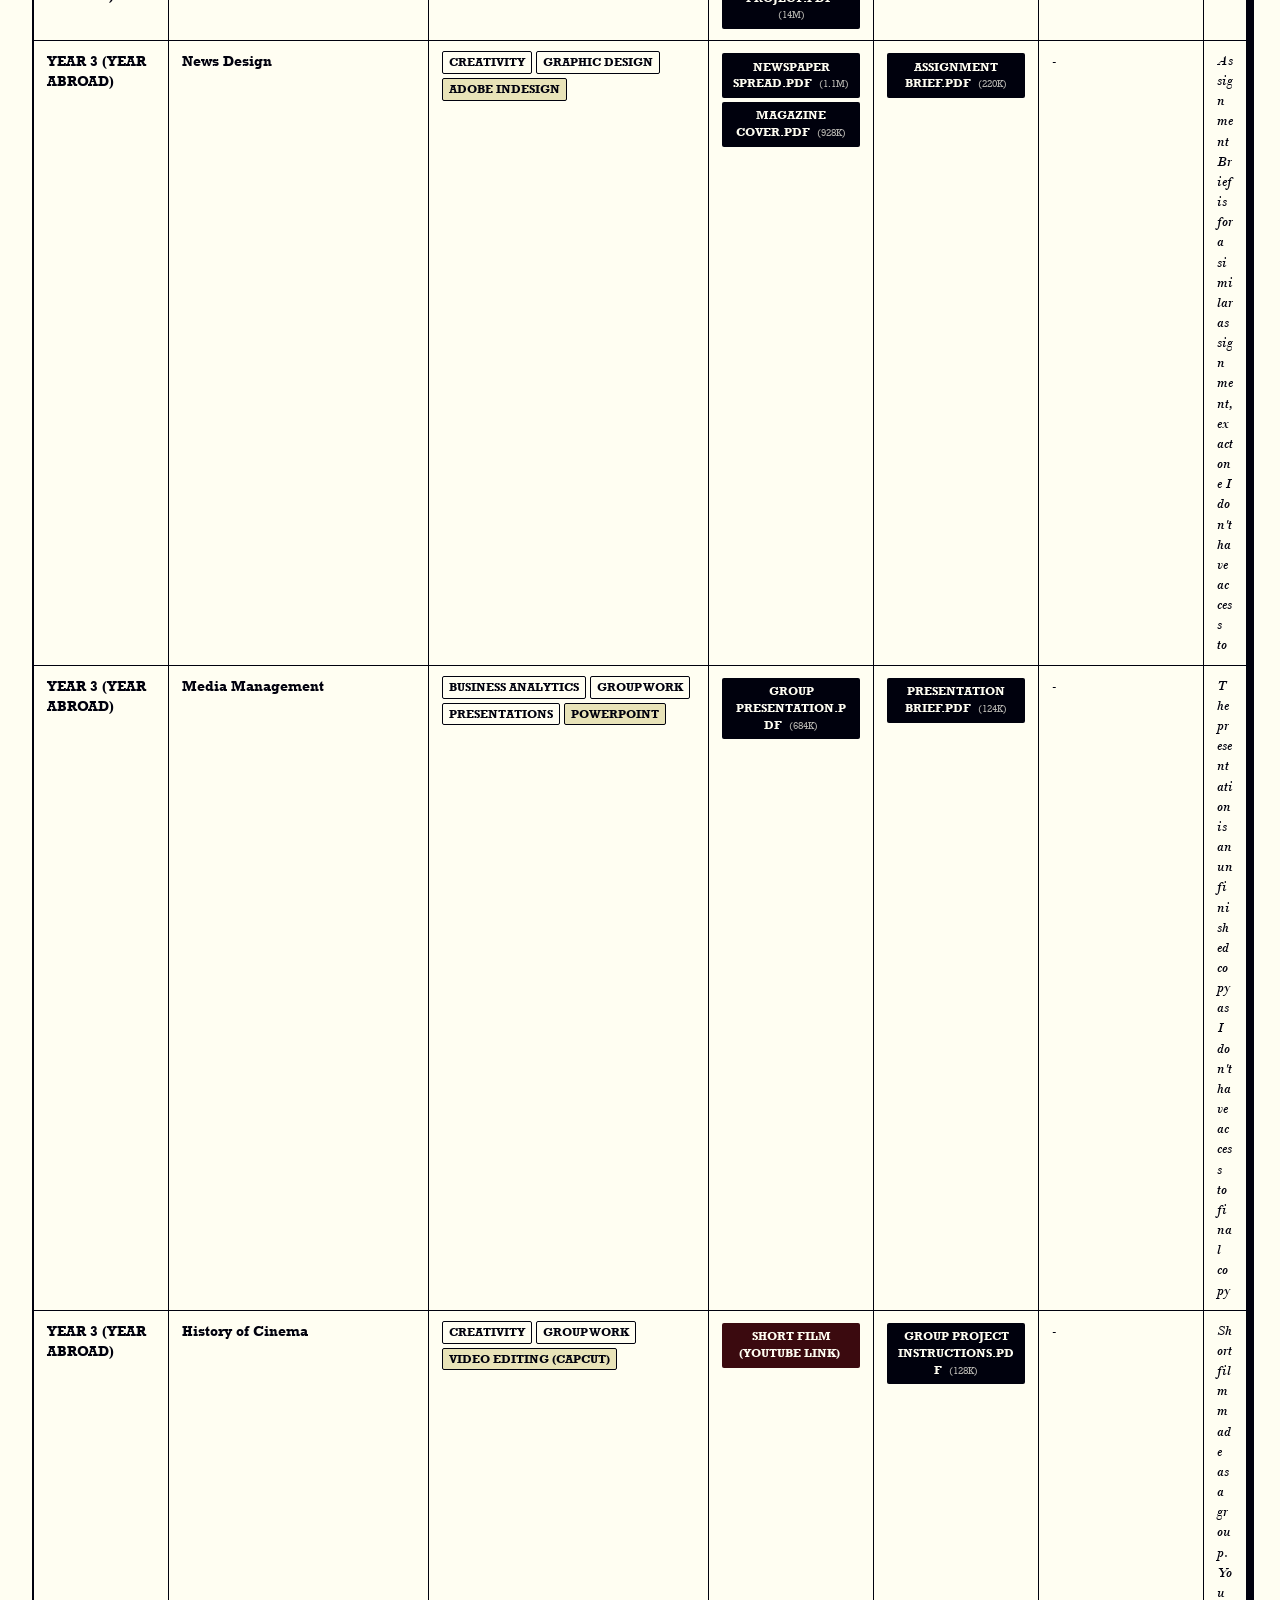
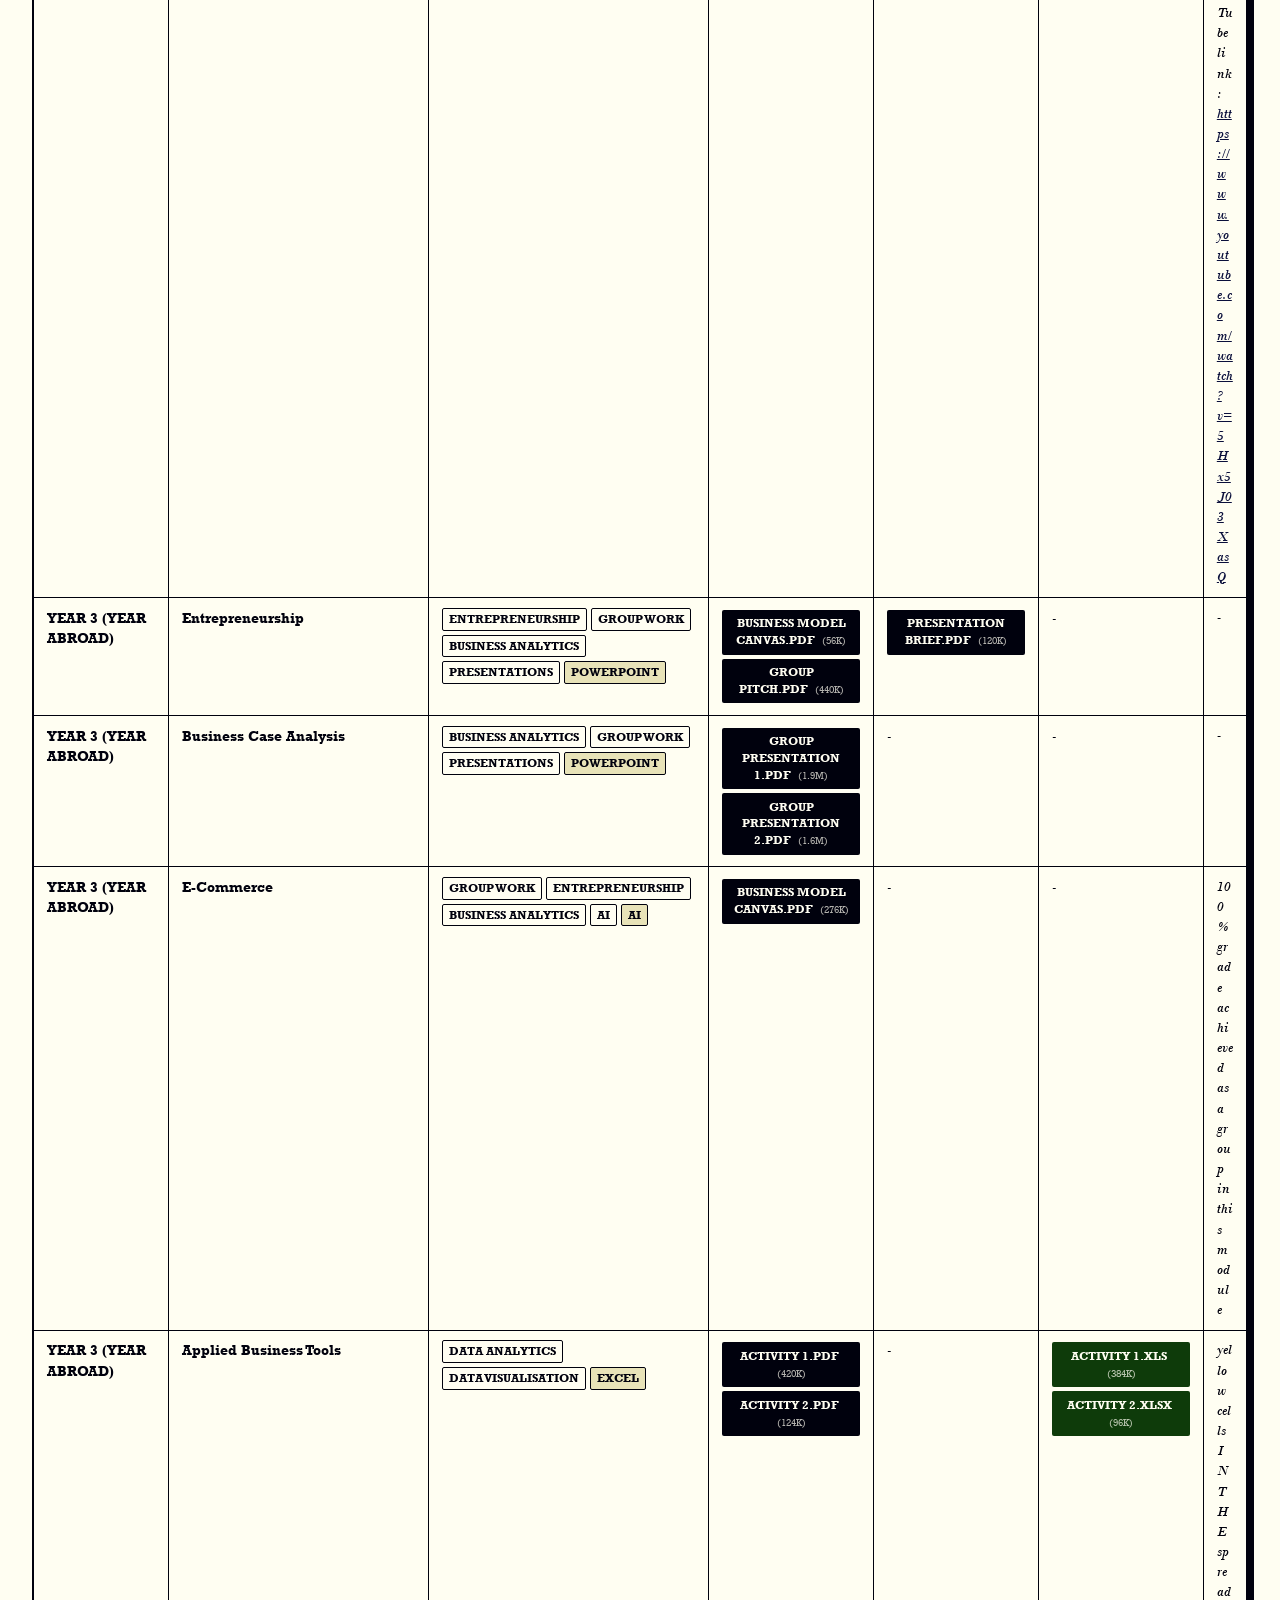
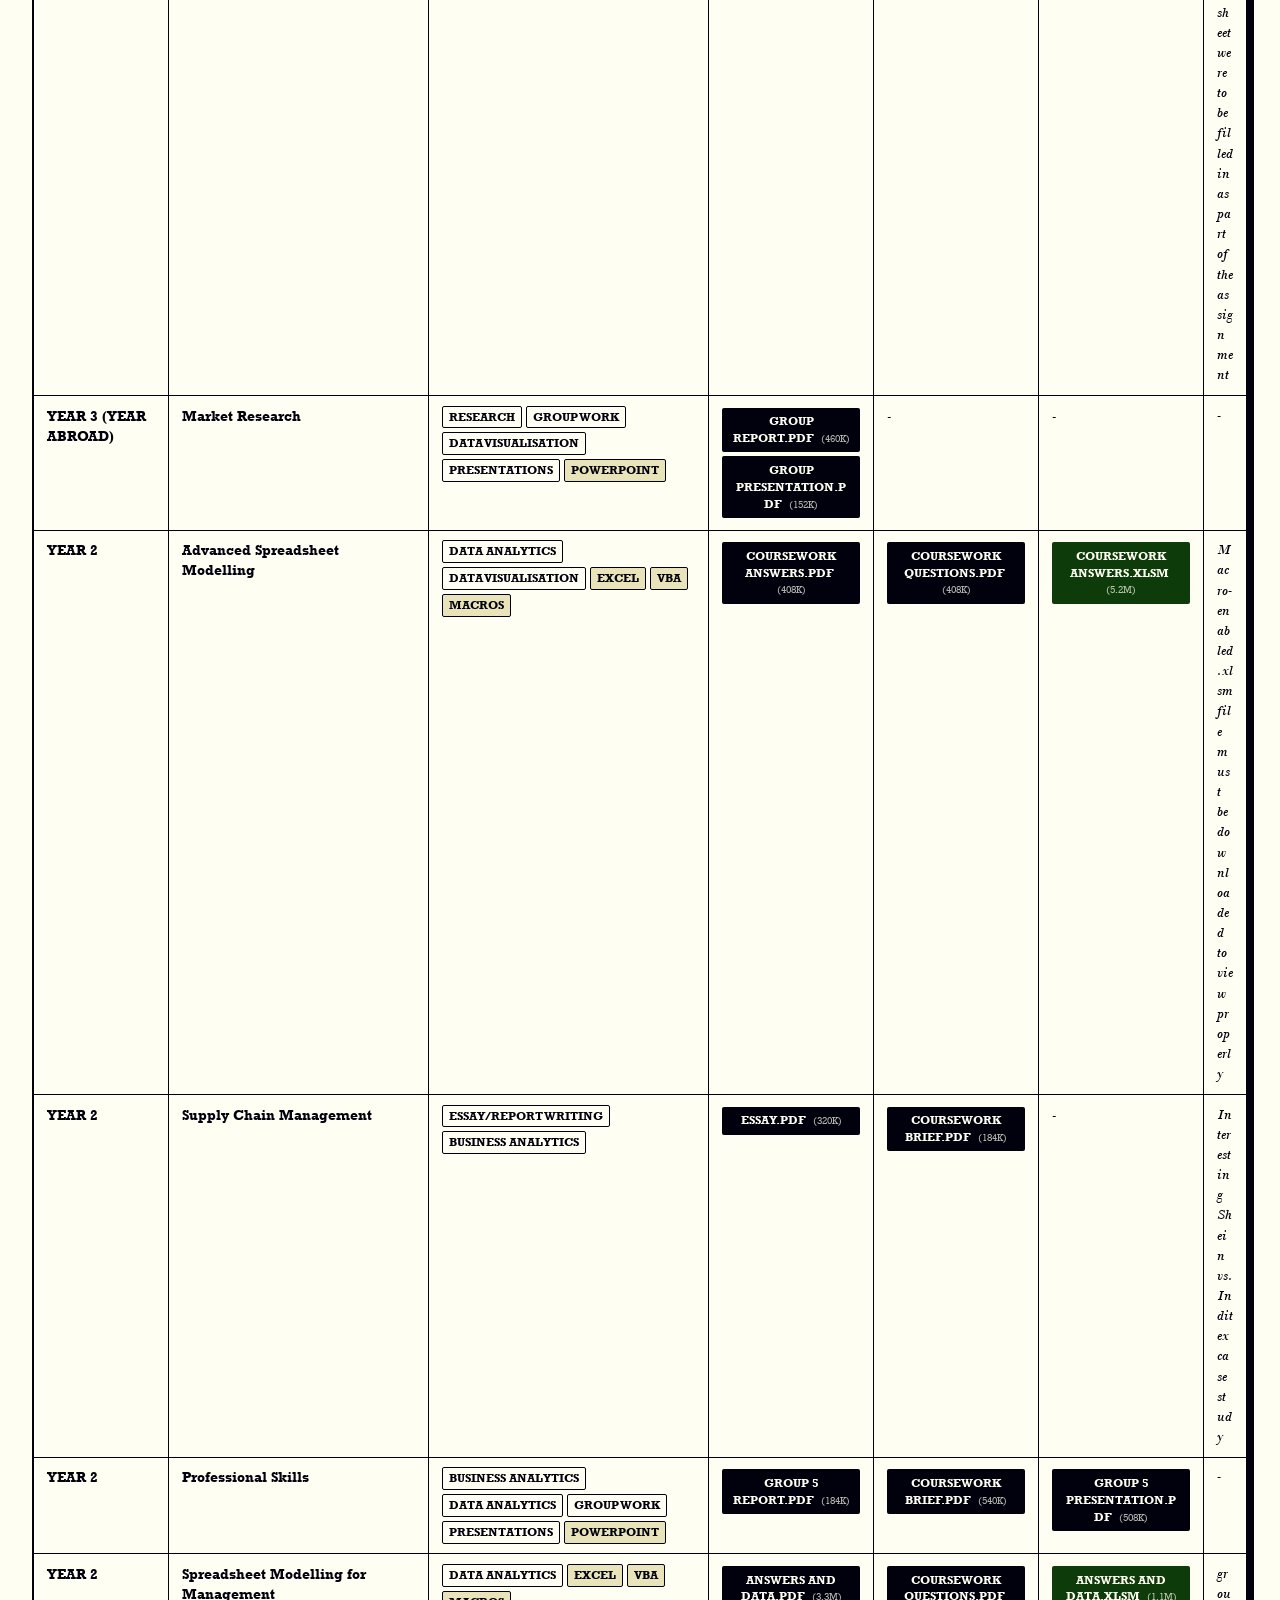
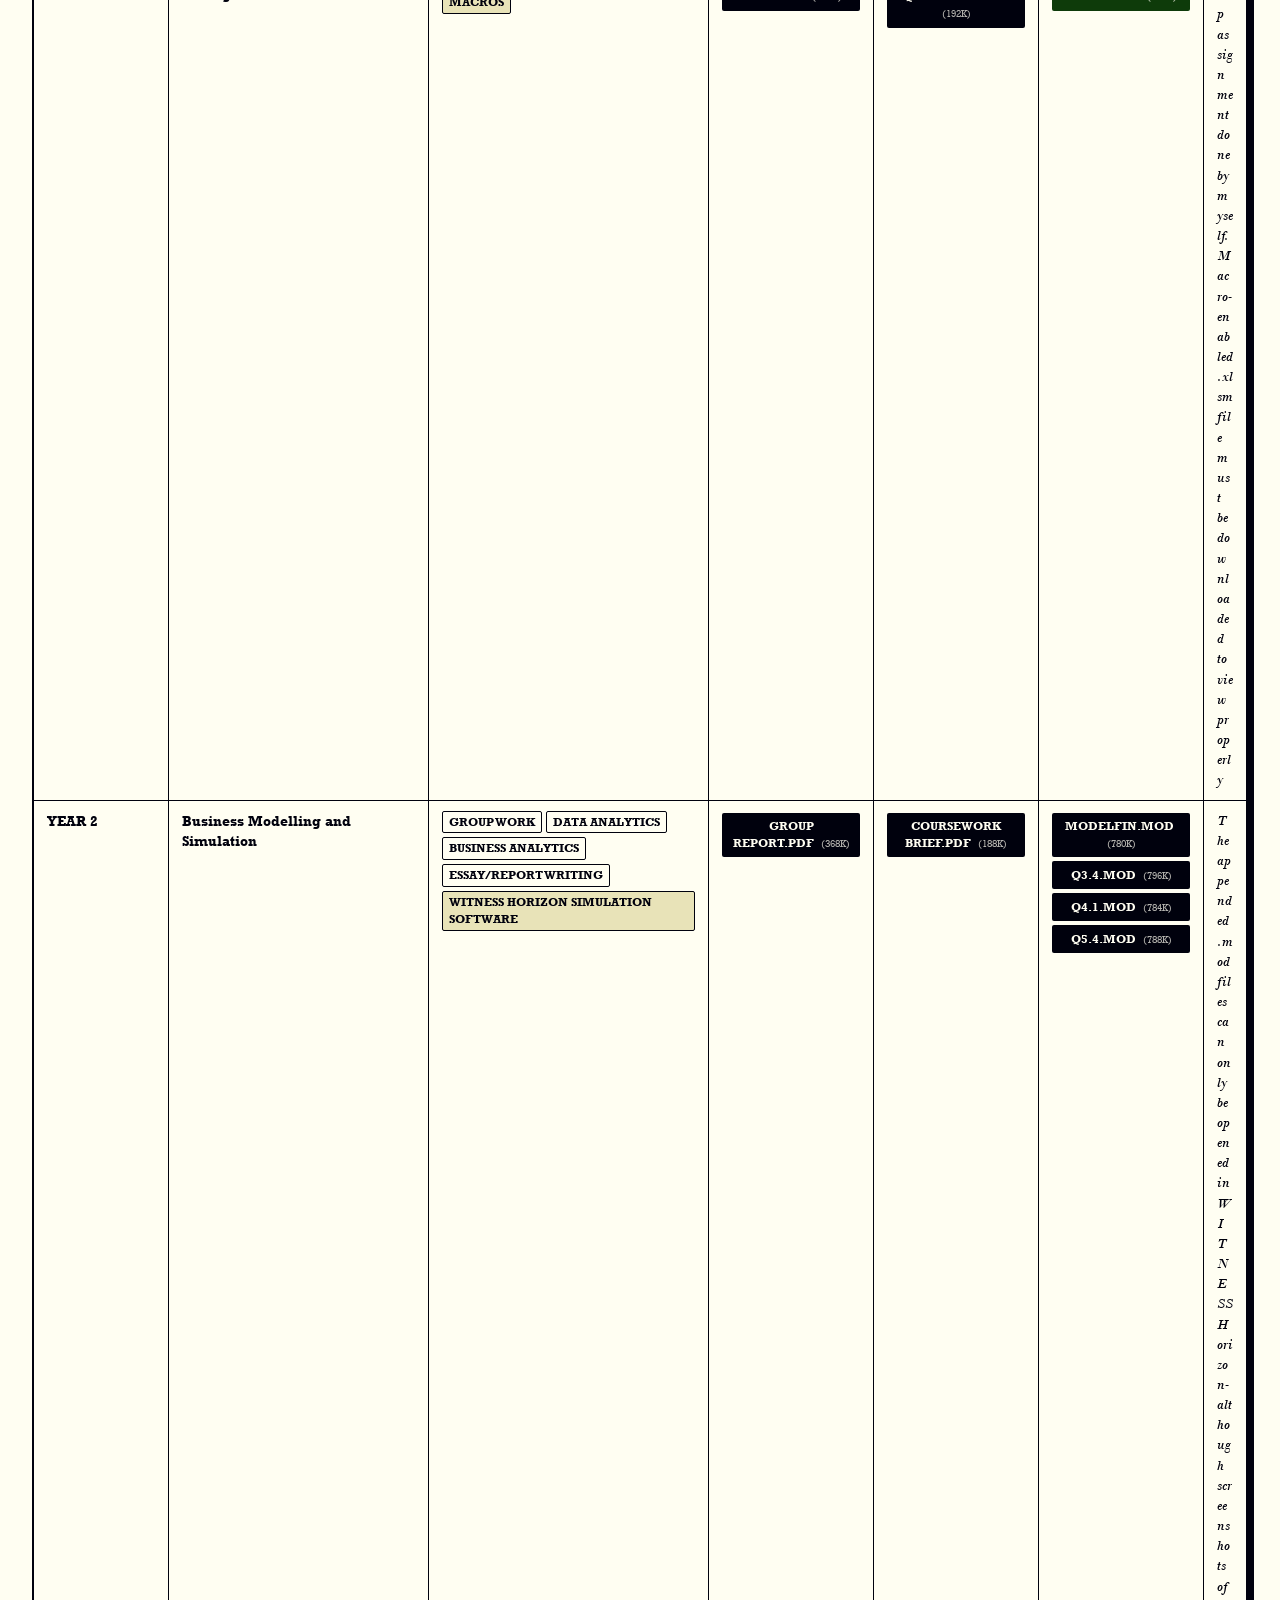
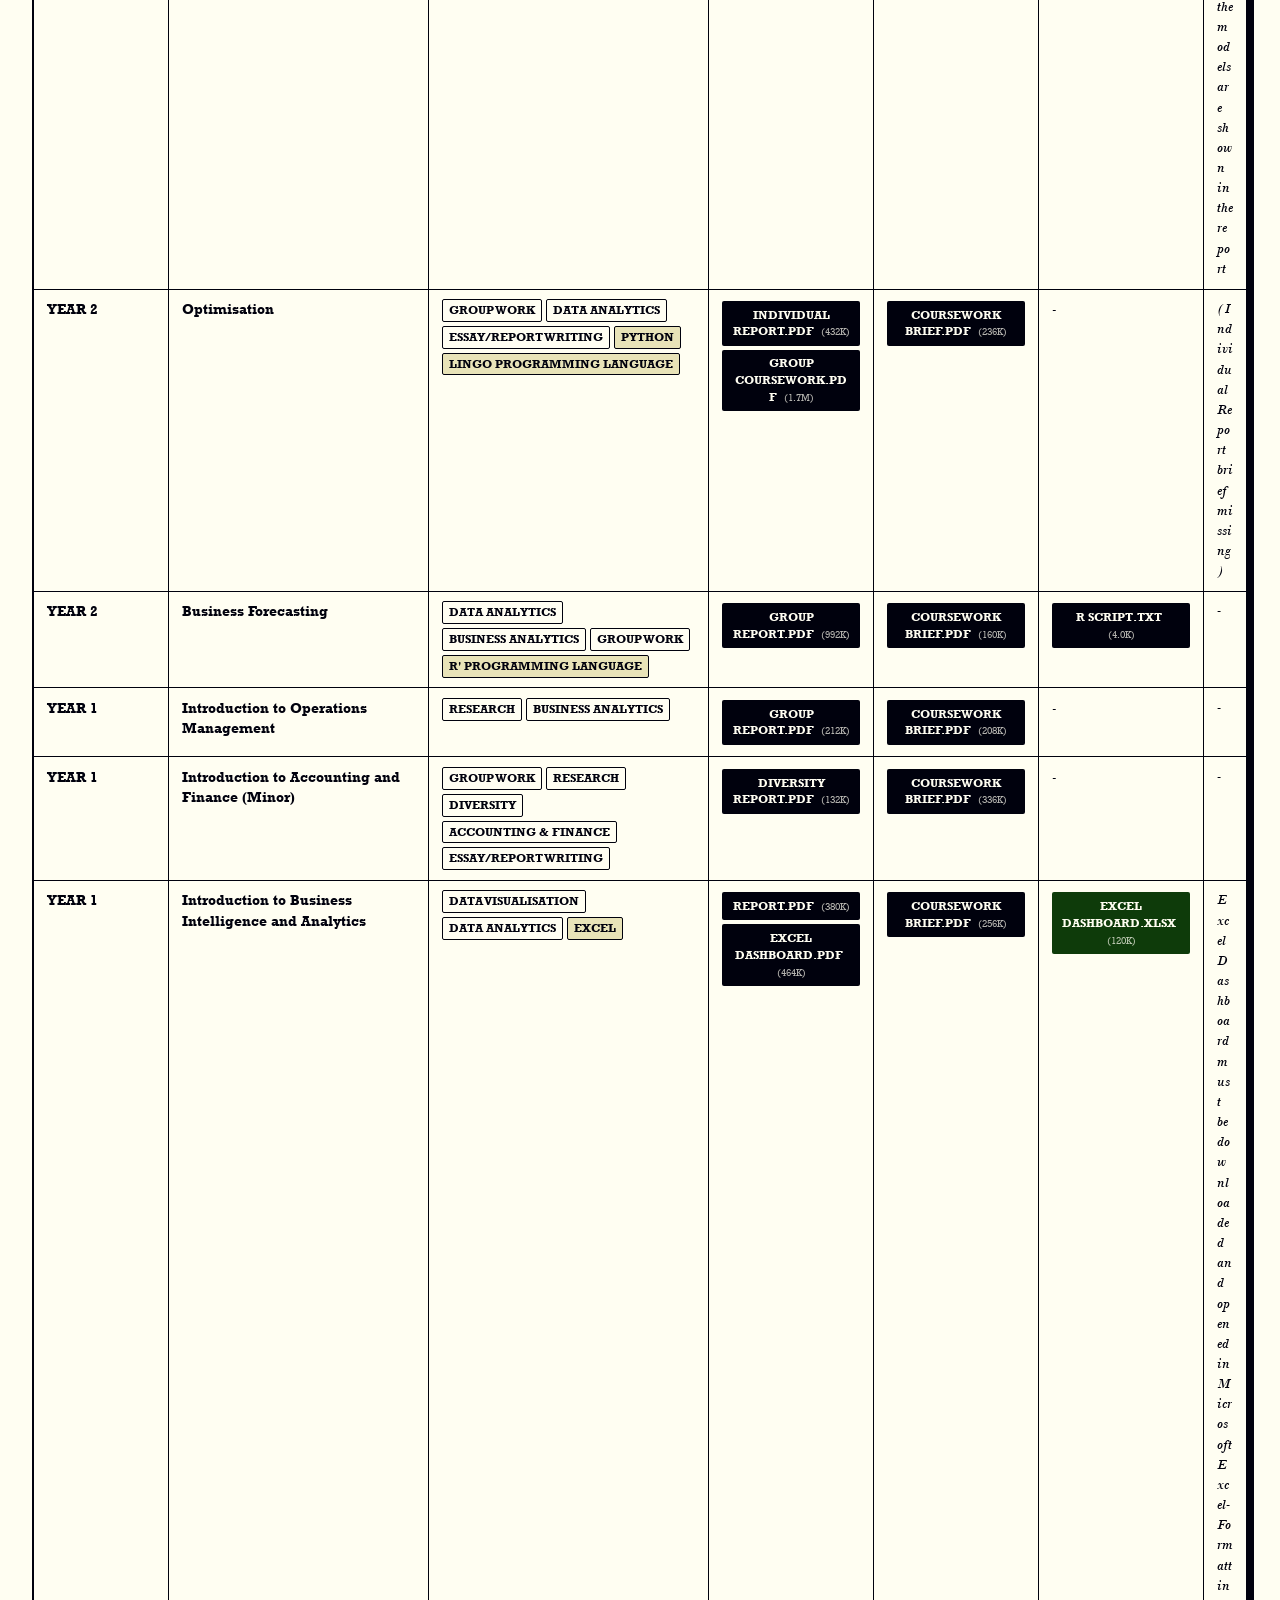
==== commit 2e4a0124: "Bump to v1.7.7, increase desktop brand title font size by 15%" ====
--- a/index.html
+++ b/index.html
@@ -110,7 +110,7 @@
     <svg viewBox="0 0 24 24" fill="none" stroke="currentColor" stroke-width="3" stroke-linecap="round" stroke-linejoin="round" style="width:24px;height:24px;"><polyline points="18 15 12 9 6 15"></polyline></svg>
   </button>
 
-  <div class="version-footer">v1.7.4</div>
+  <div class="version-footer">v1.7.7</div>
 
   <script src="main.js"></script>
 </body>
--- a/style.css
+++ b/style.css
@@ -64,7 +64,7 @@
     header { border-bottom: 2px solid var(--border-color); padding-bottom: 1rem; margin-bottom: 1.5rem; display: grid; grid-template-columns: 1fr auto 1fr; align-items: end; gap: 1rem; position: relative; }
     
     .brand-container { grid-column: 2; text-align: center; position: relative; }
-    .brand-title { font-size: 3.5rem; letter-spacing: 1px; cursor: crosshair; user-select: none; line-height: 1.1; font-family: 'Bodoni MT', serif; position: relative; height: 4rem; display: flex; align-items: flex-end; justify-content: center; overflow: visible; }
+    .brand-title { font-size: 4rem; letter-spacing: 1px; cursor: crosshair; user-select: none; line-height: 1.1; font-family: 'Bodoni MT', serif; position: relative; height: 4.6rem; display: flex; align-items: flex-end; justify-content: center; overflow: visible; }
     .brand-title span { display: inline-block; min-width: 0.3em; transition: all 0.05s; transform: translateZ(0); will-change: font-family; }
     
     .header-sub { font-family: var(--font-heading); font-size: 1.1rem; opacity: 0.9; margin-top: 0.5rem; letter-spacing: 0.5px; }
@@ -173,12 +173,12 @@
       .col-year::before, .col-module::before { display: none; }
       .col-module { border-bottom: 1px solid var(--border-color); padding-bottom: 0.5rem; margin-bottom: 0.5rem; font-size: 1.4rem; }
       
-      .brand-title { display: block; font-size: 4.5rem; position: relative; height: 6.5rem; padding-bottom: 0; margin-bottom: 0; }
+      .brand-title { display: block; font-size: 4.5rem; position: relative; height: 11rem; padding-bottom: 0; margin-bottom: 0; }
       .brand-title .word-wrap { display: block; text-align: center; position: absolute; width: 100%; left: 0; line-height: 1; }
       .brand-title #first-name { top: 0; }
-      .brand-title #last-name { top: 3.2rem; }
+      .brand-title #last-name { top: 6rem; }
       .brand-title span { padding: 0 5px; margin: 0 -3px; }
-      .header-sub { margin-top: 1.5rem; margin-bottom: 1.5rem; font-size: 0.85rem; }
+      .header-sub { margin-top: 2rem; margin-bottom: 2rem; font-size: 0.85rem; }
       .name-space { display: none; }
     }
     #scrollToTopBtn {
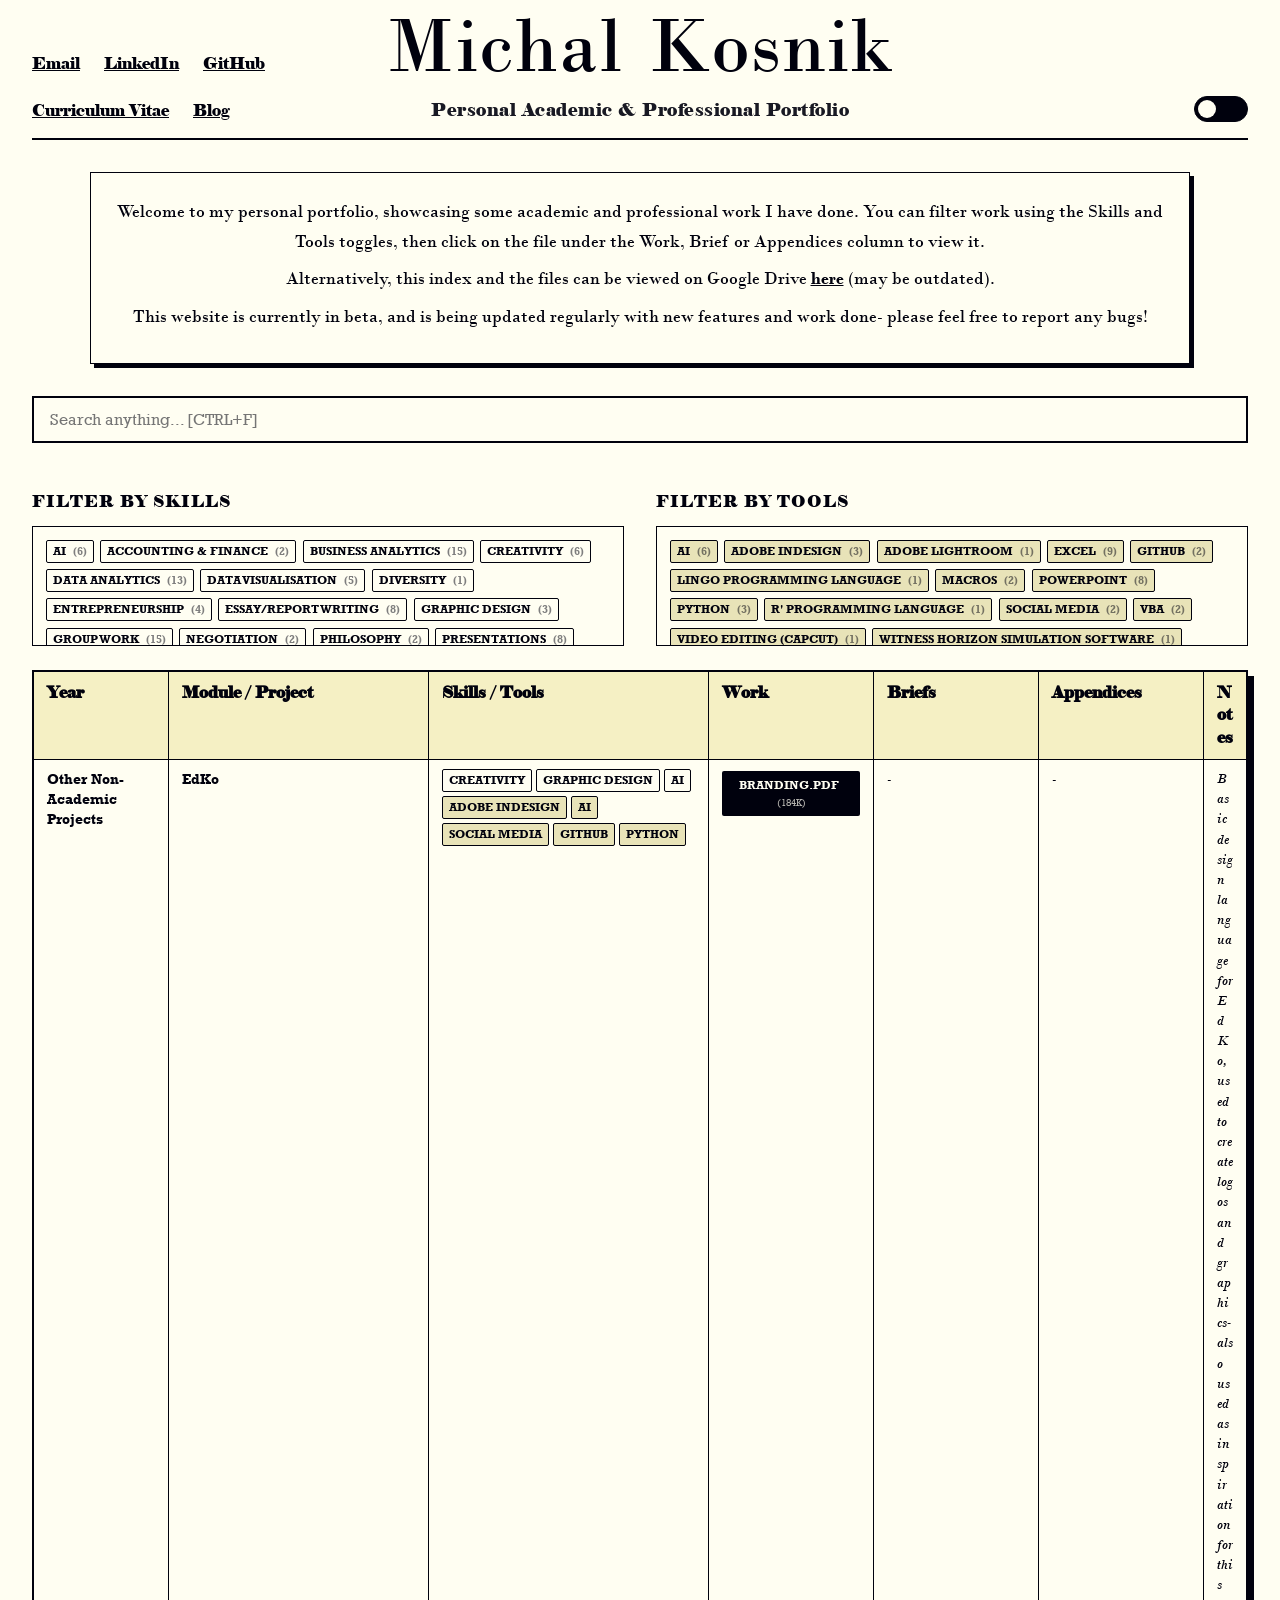
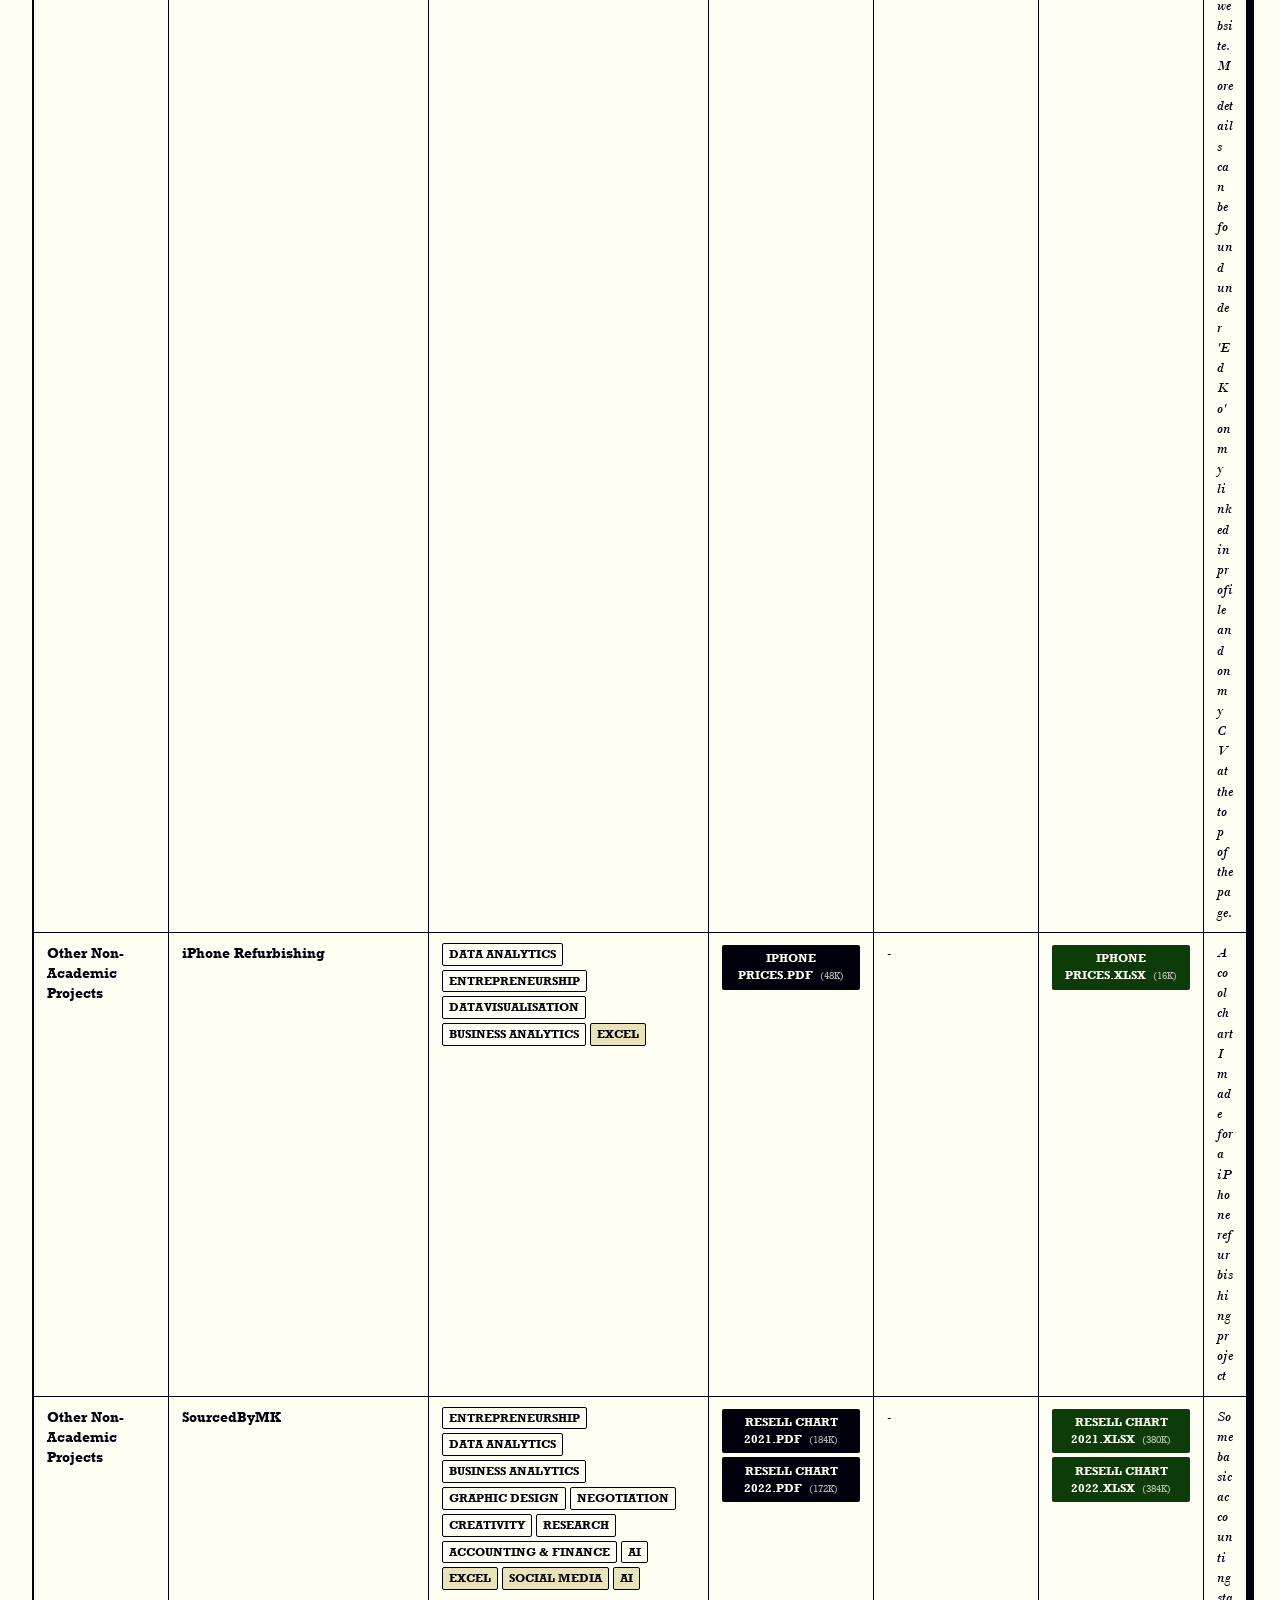
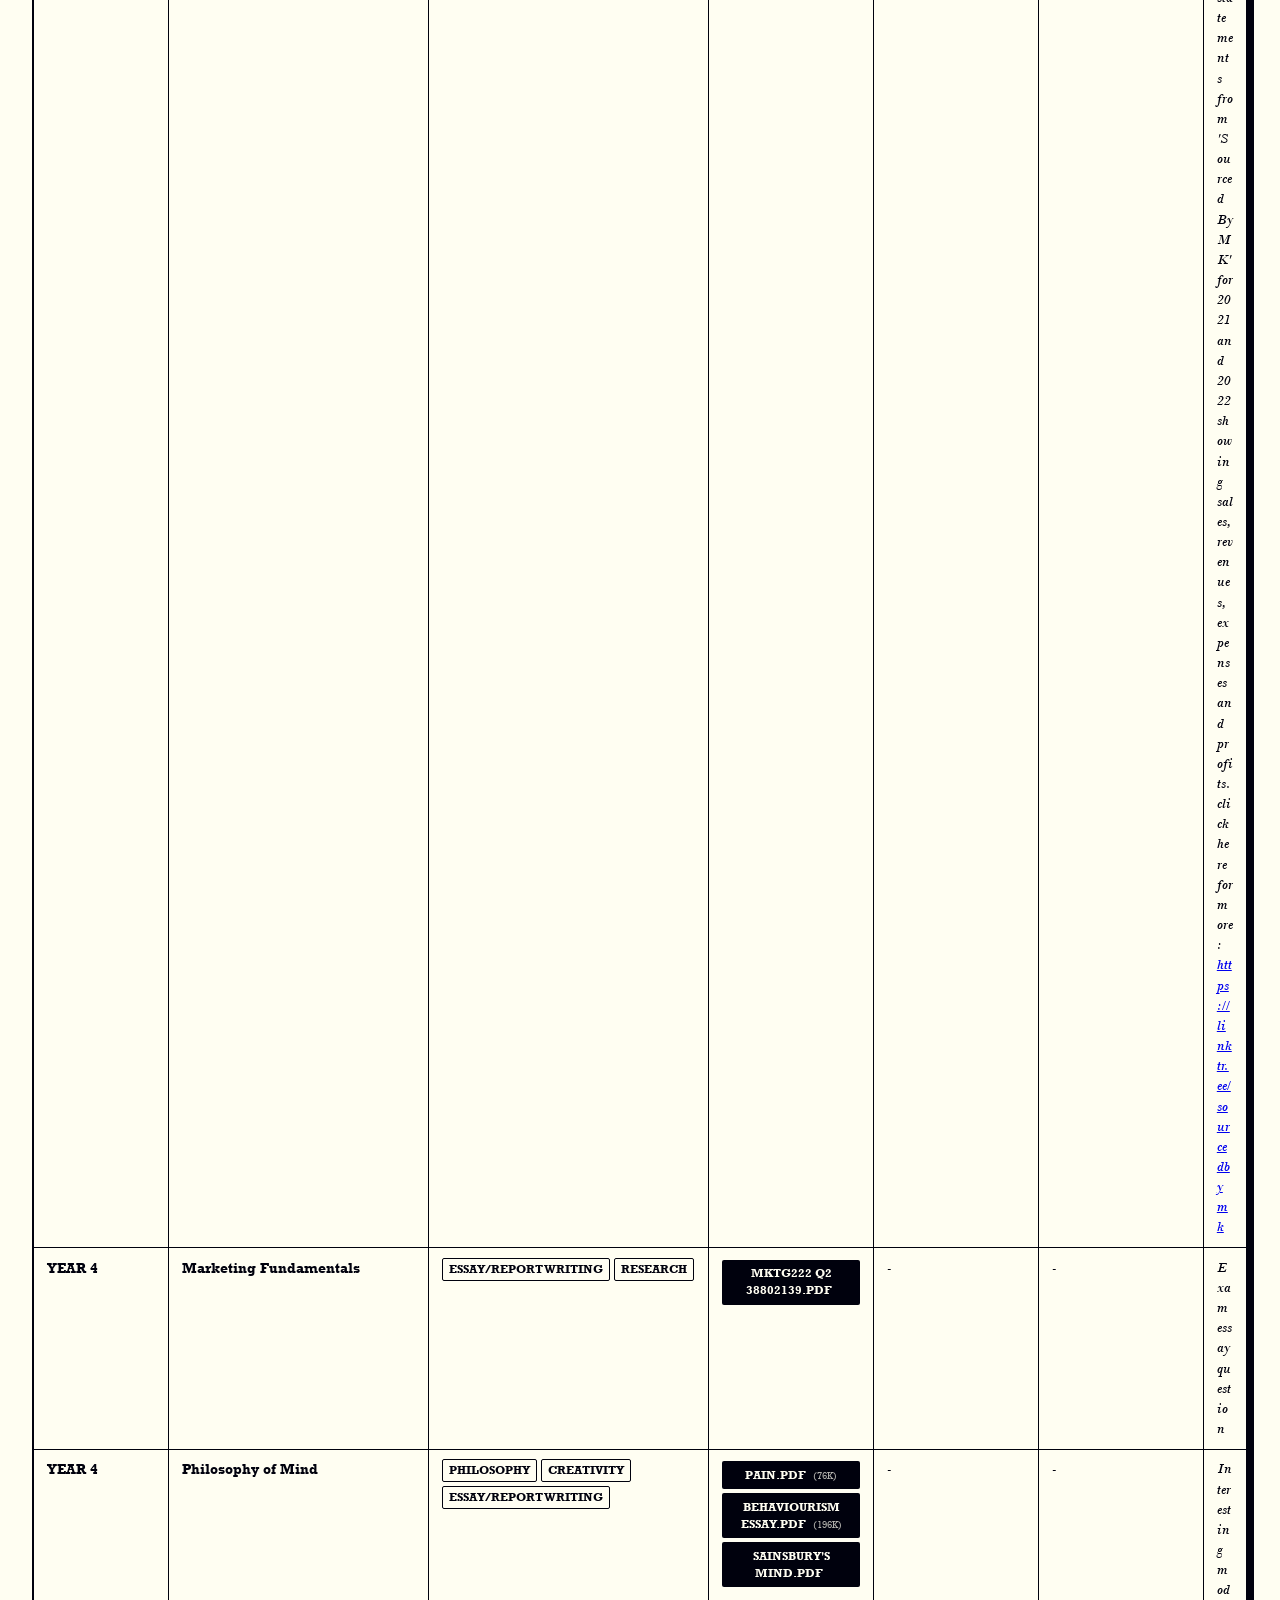
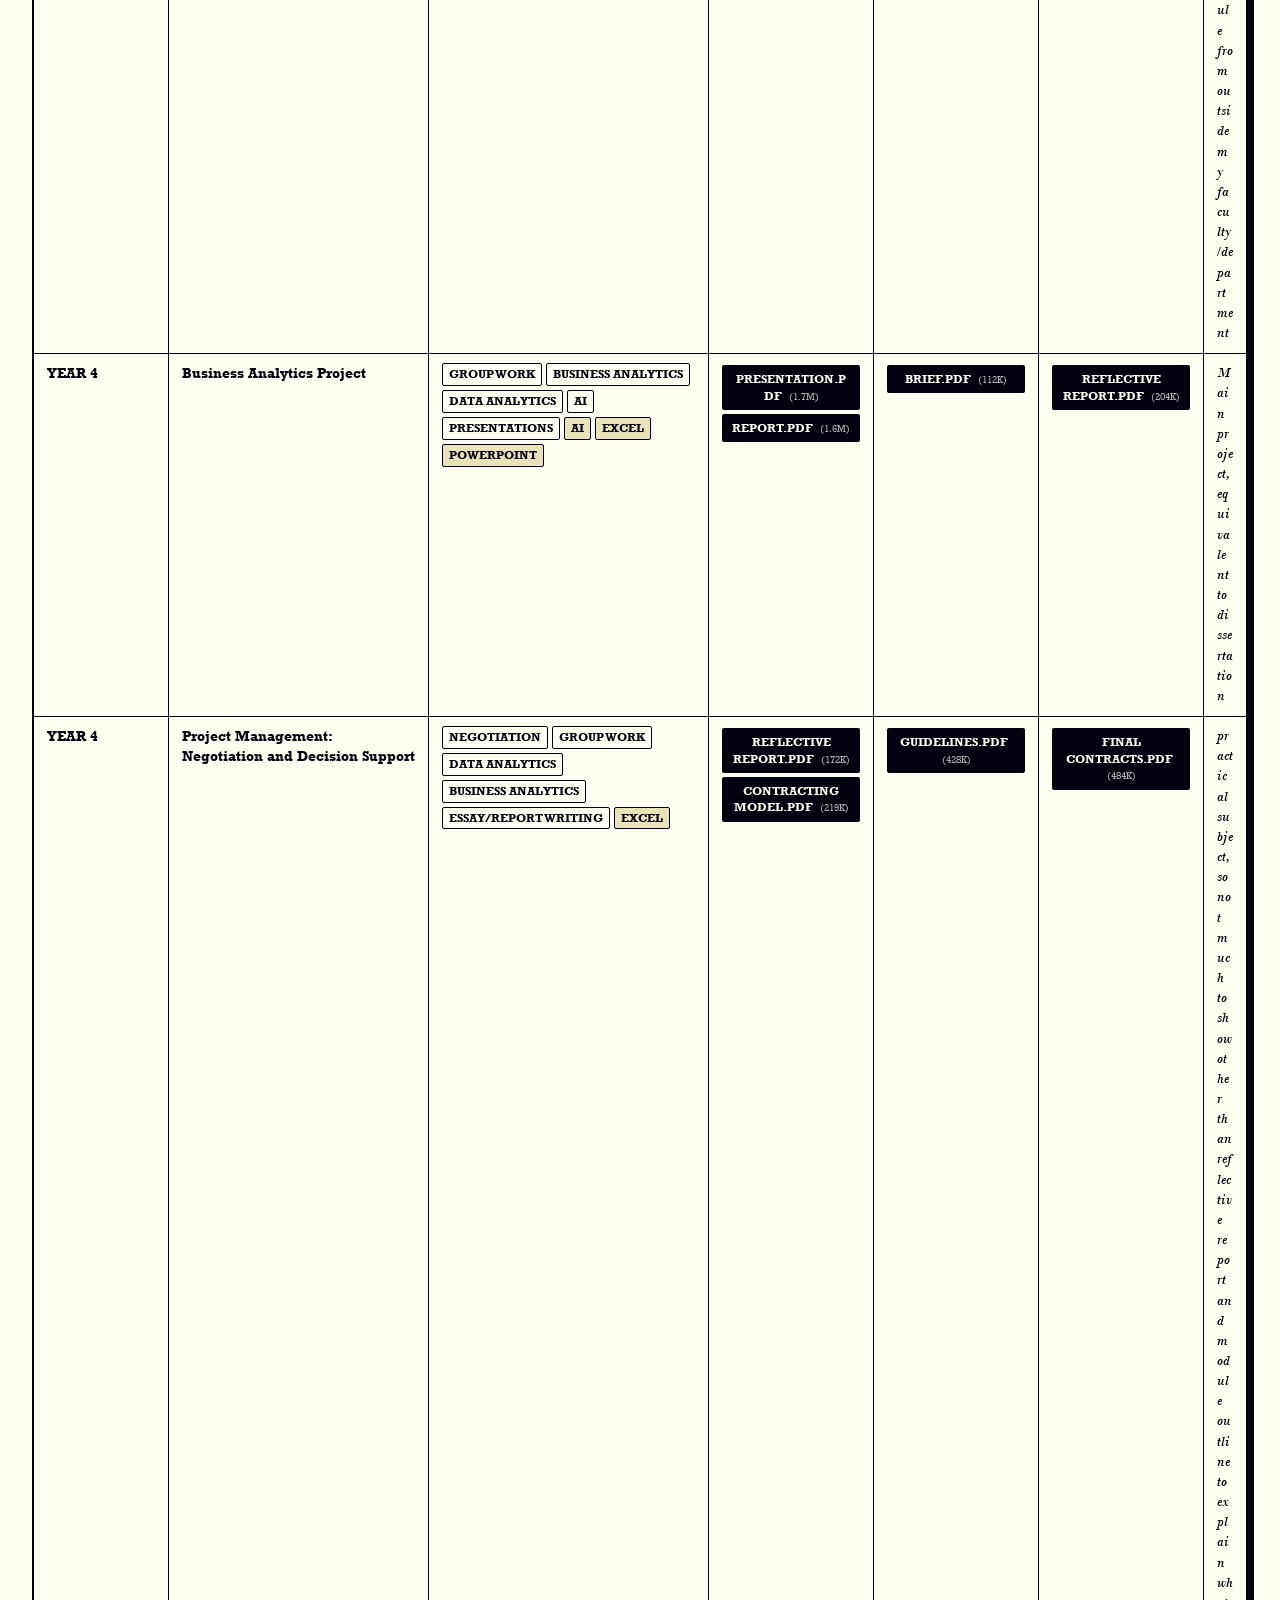
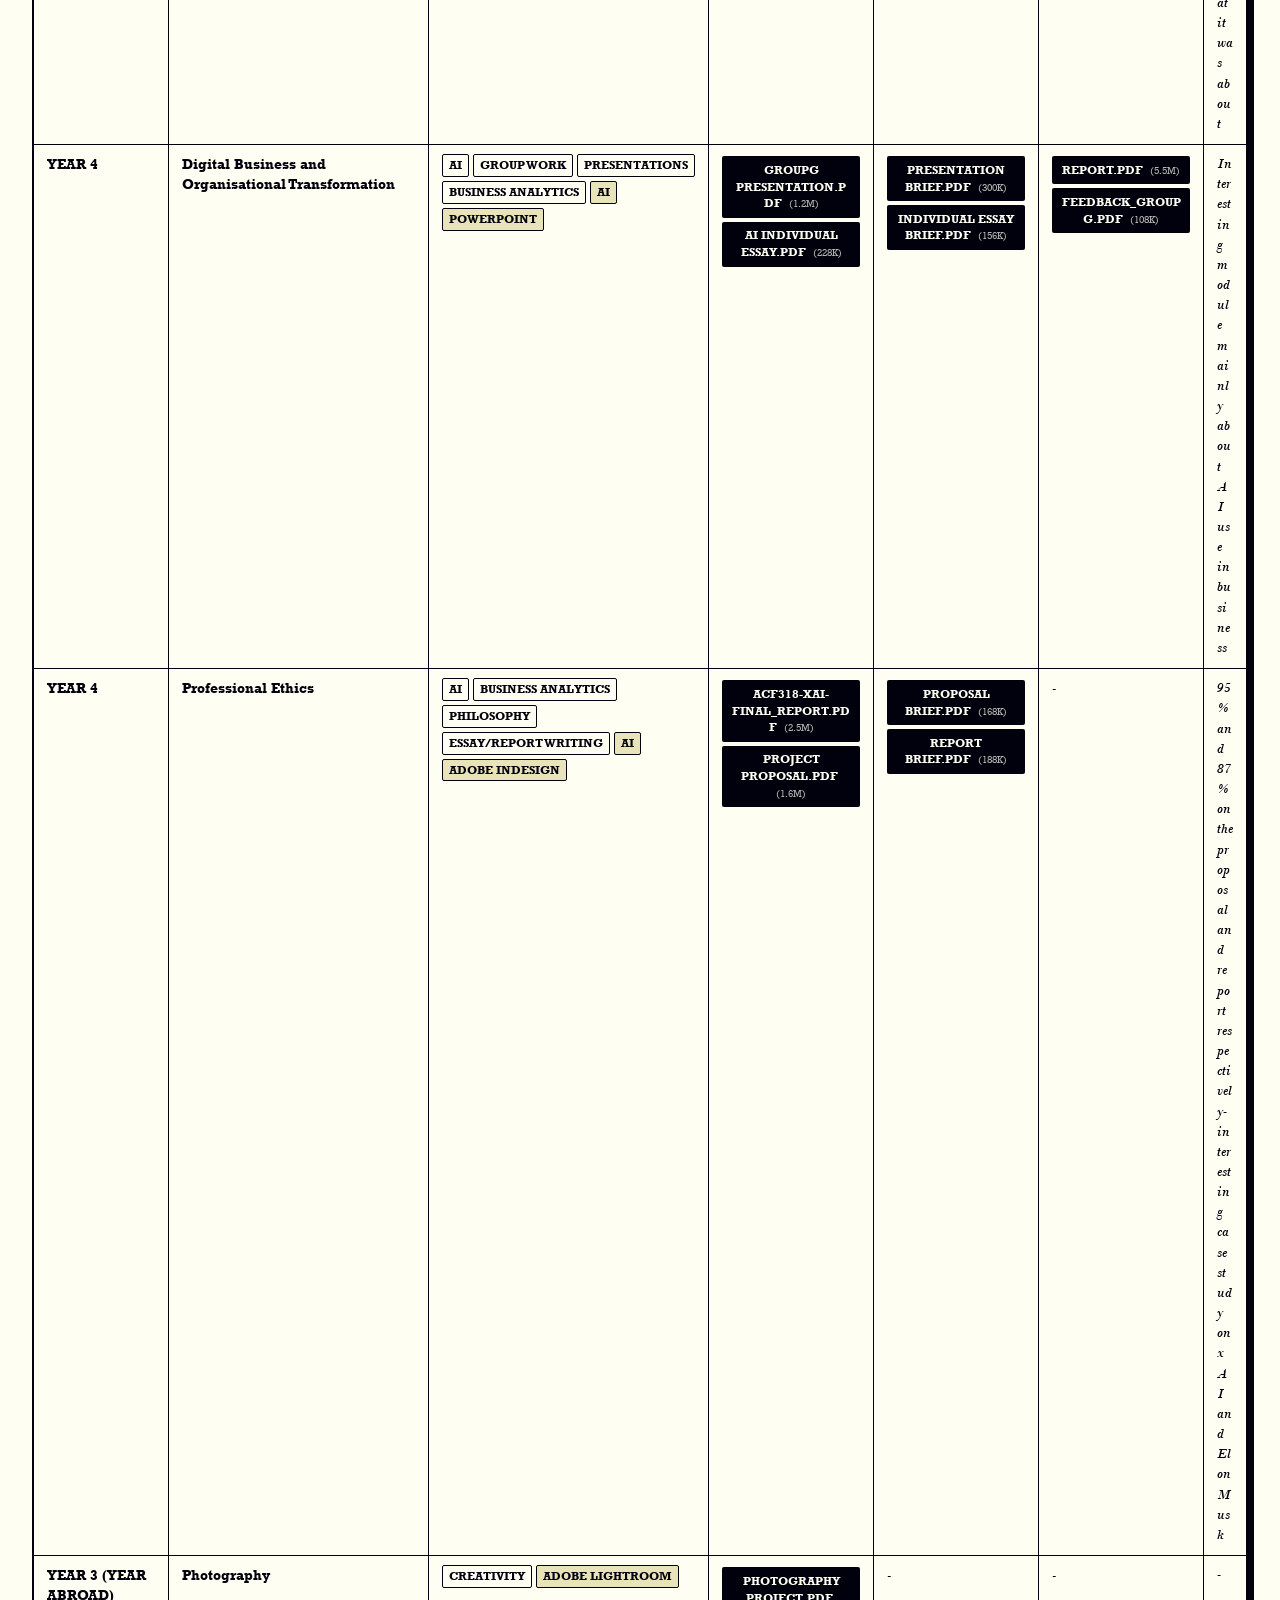
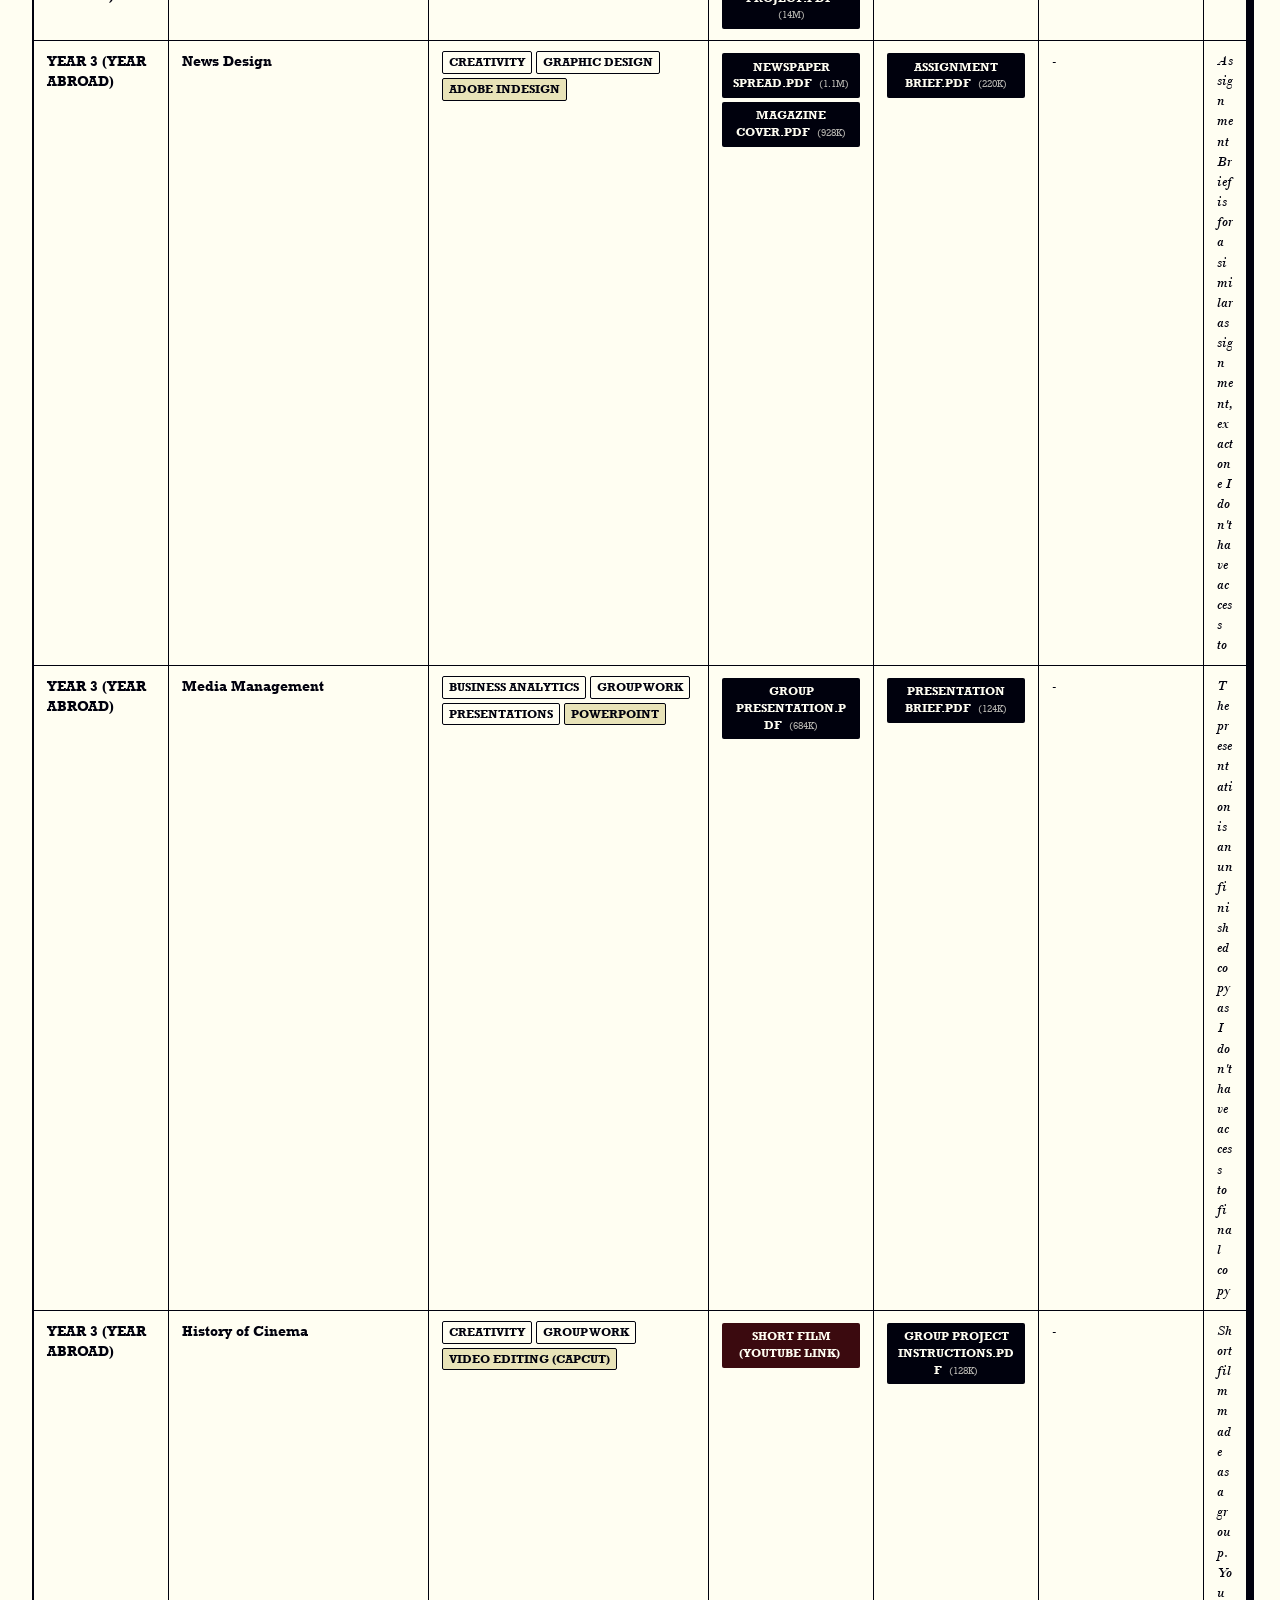
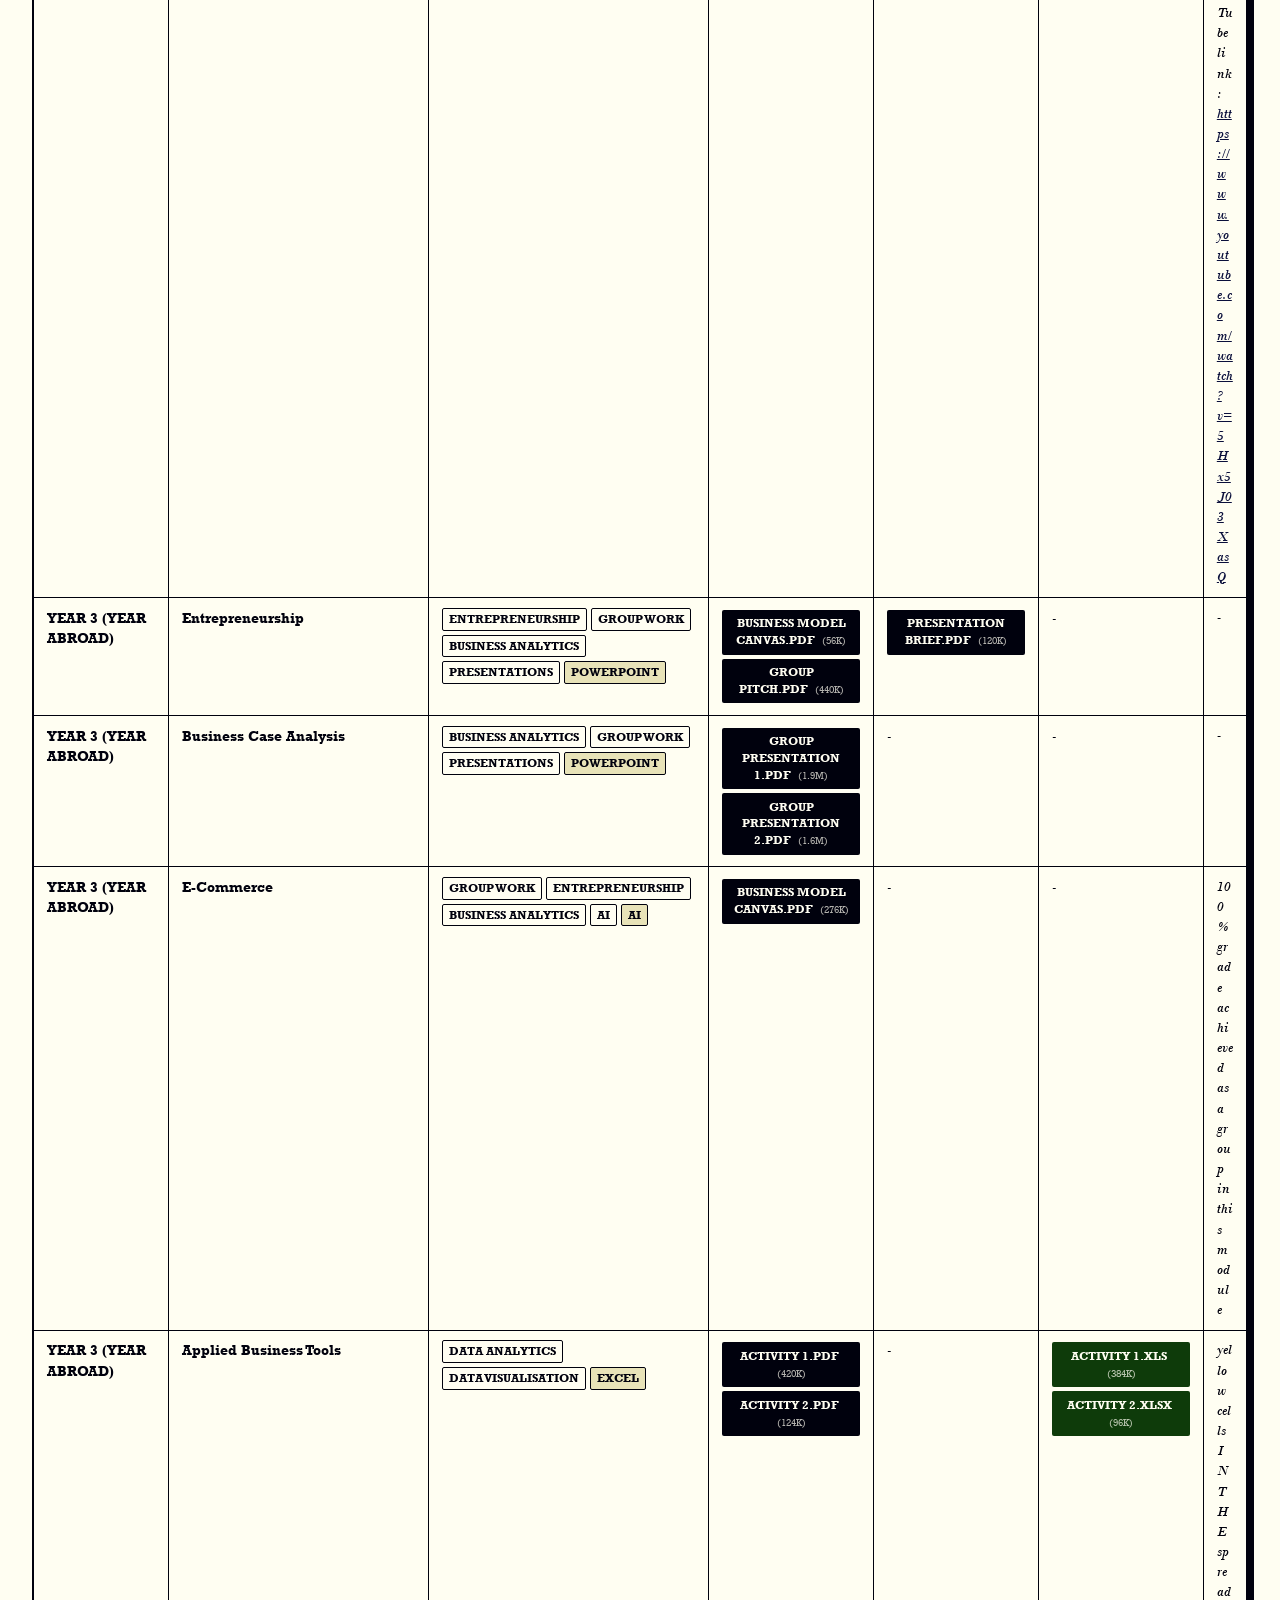
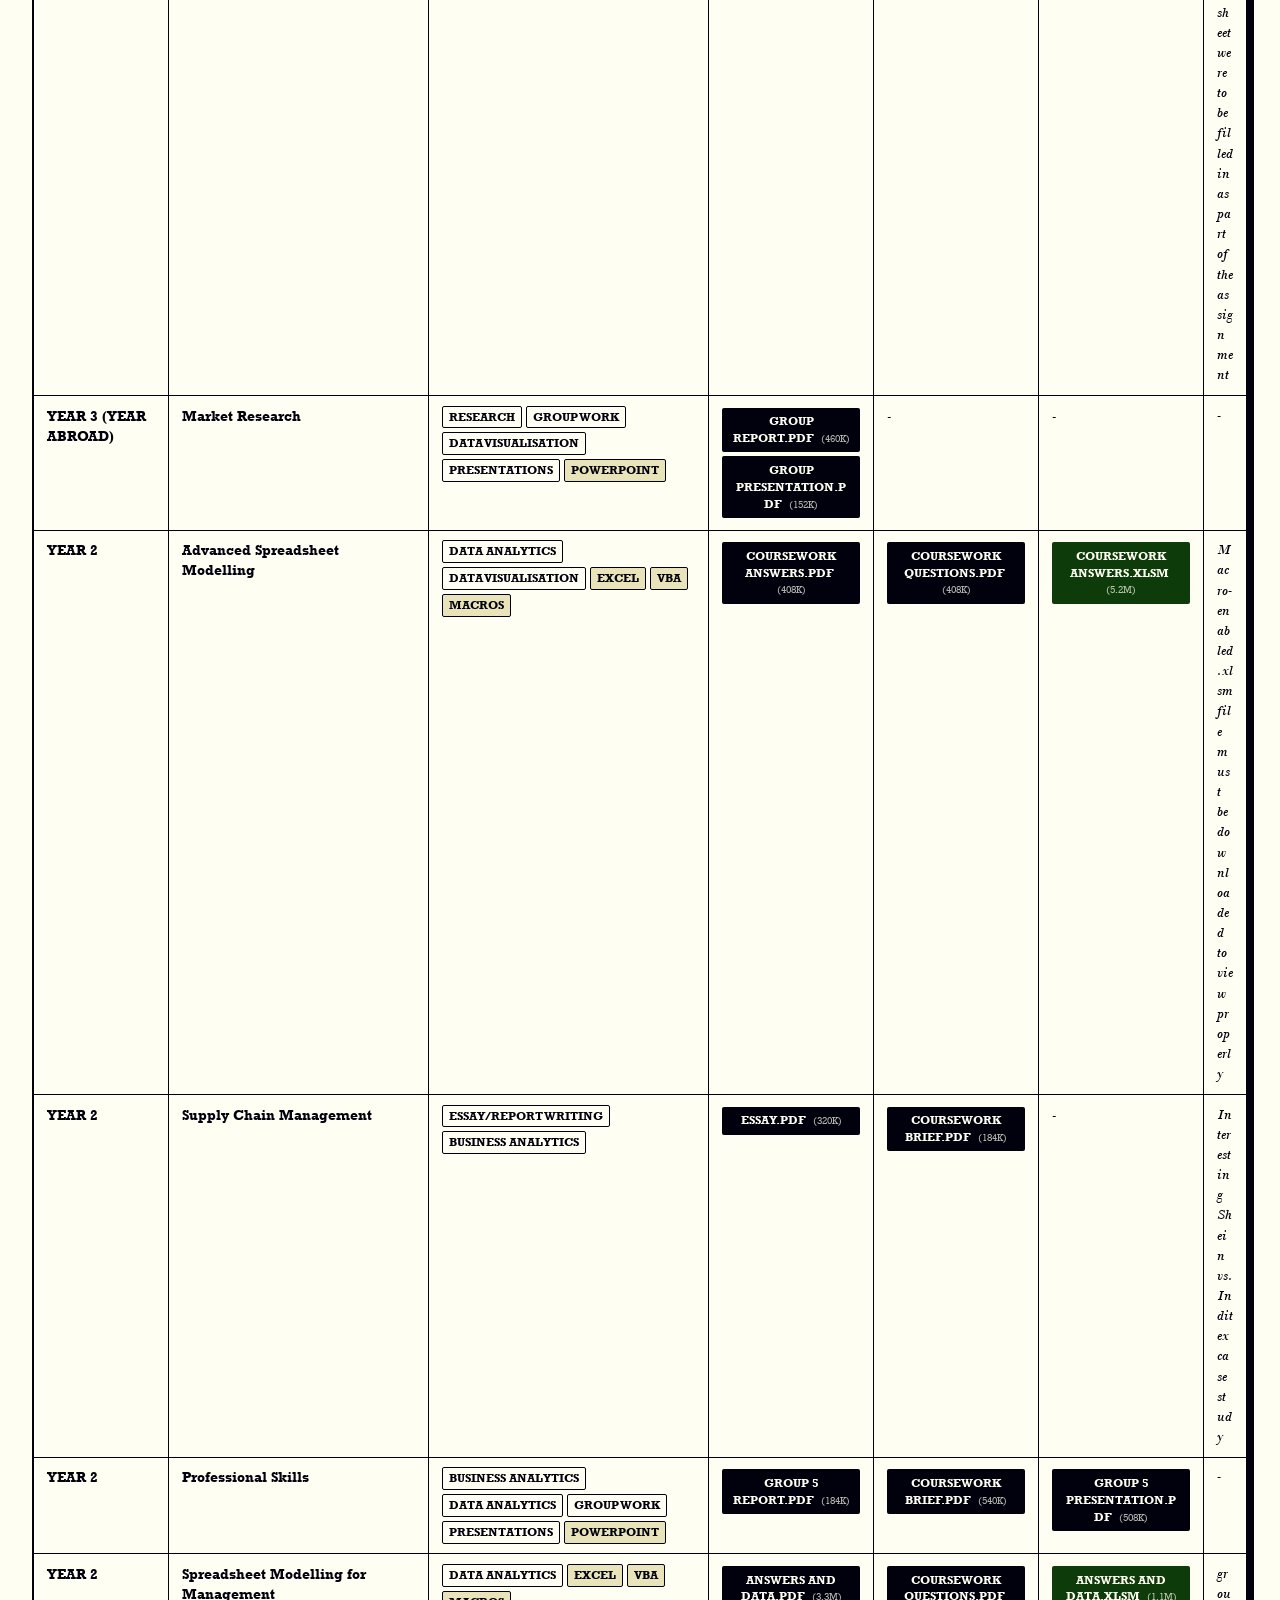
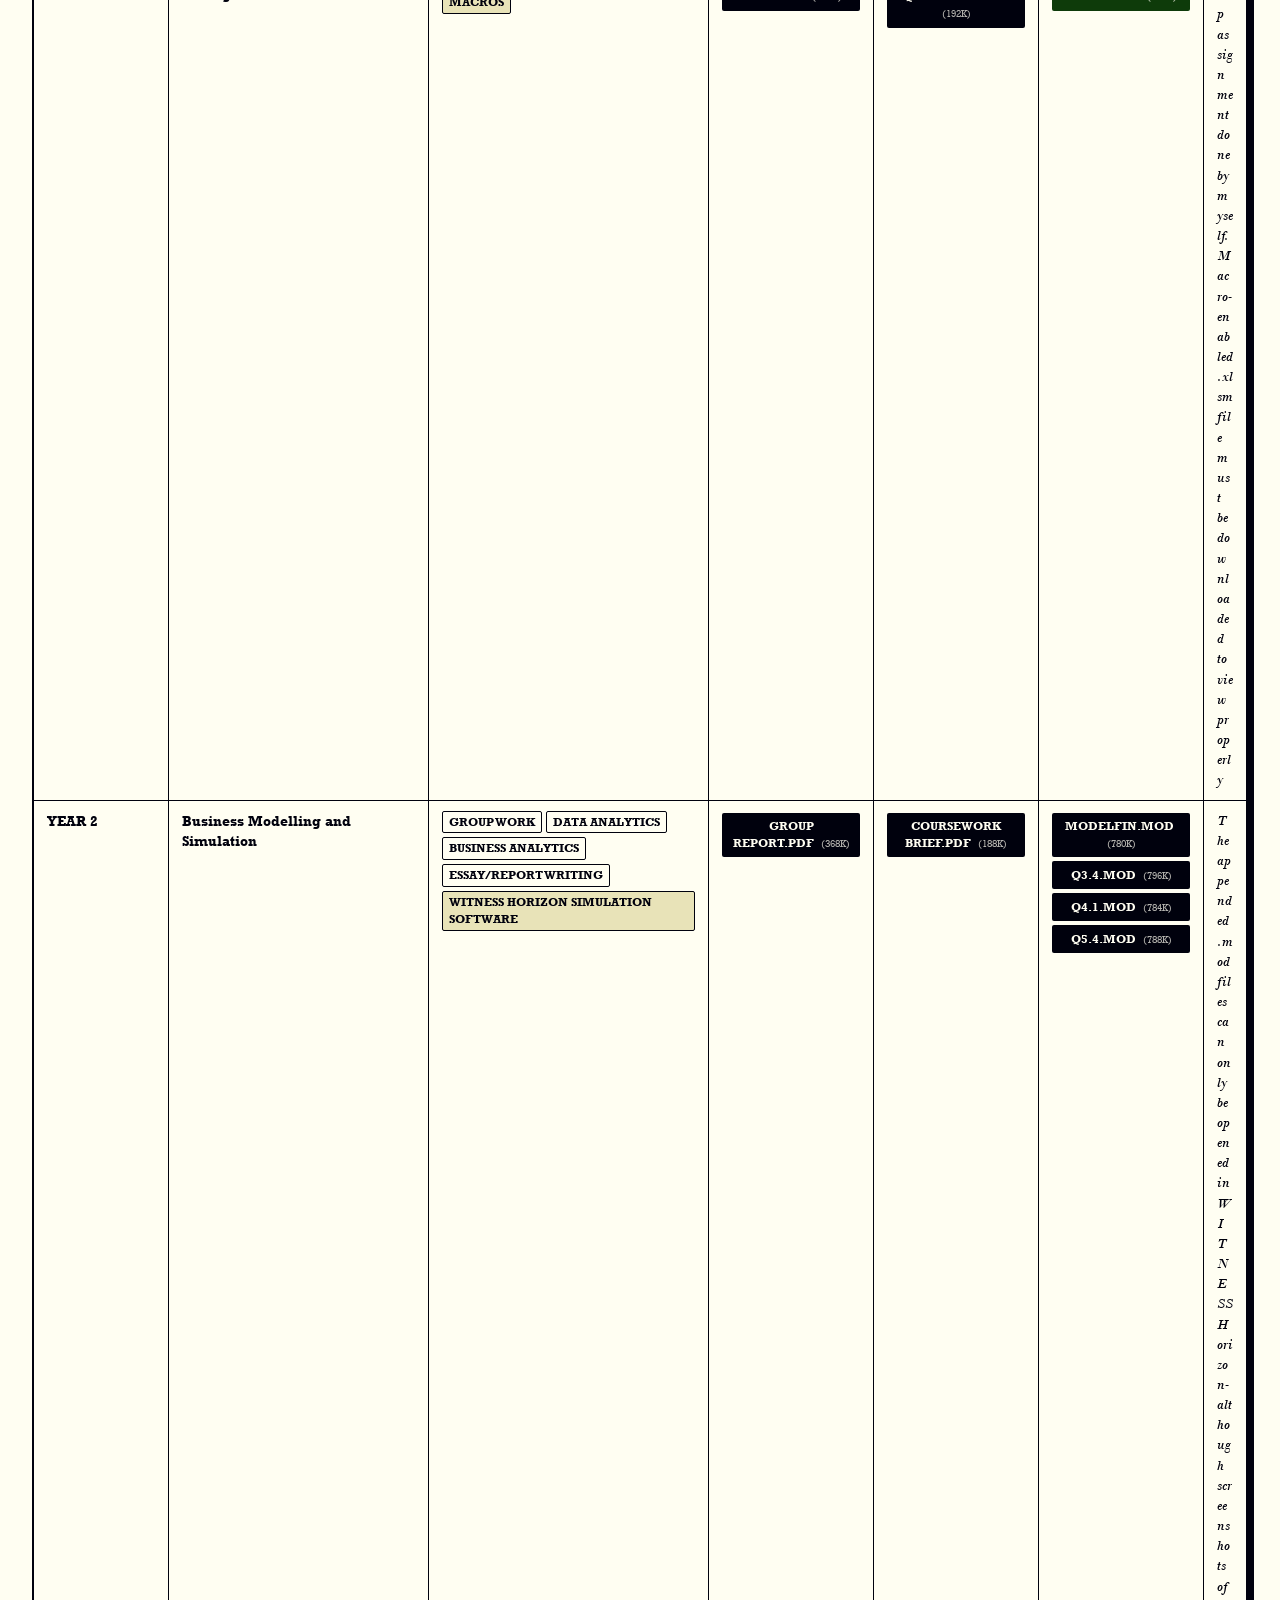
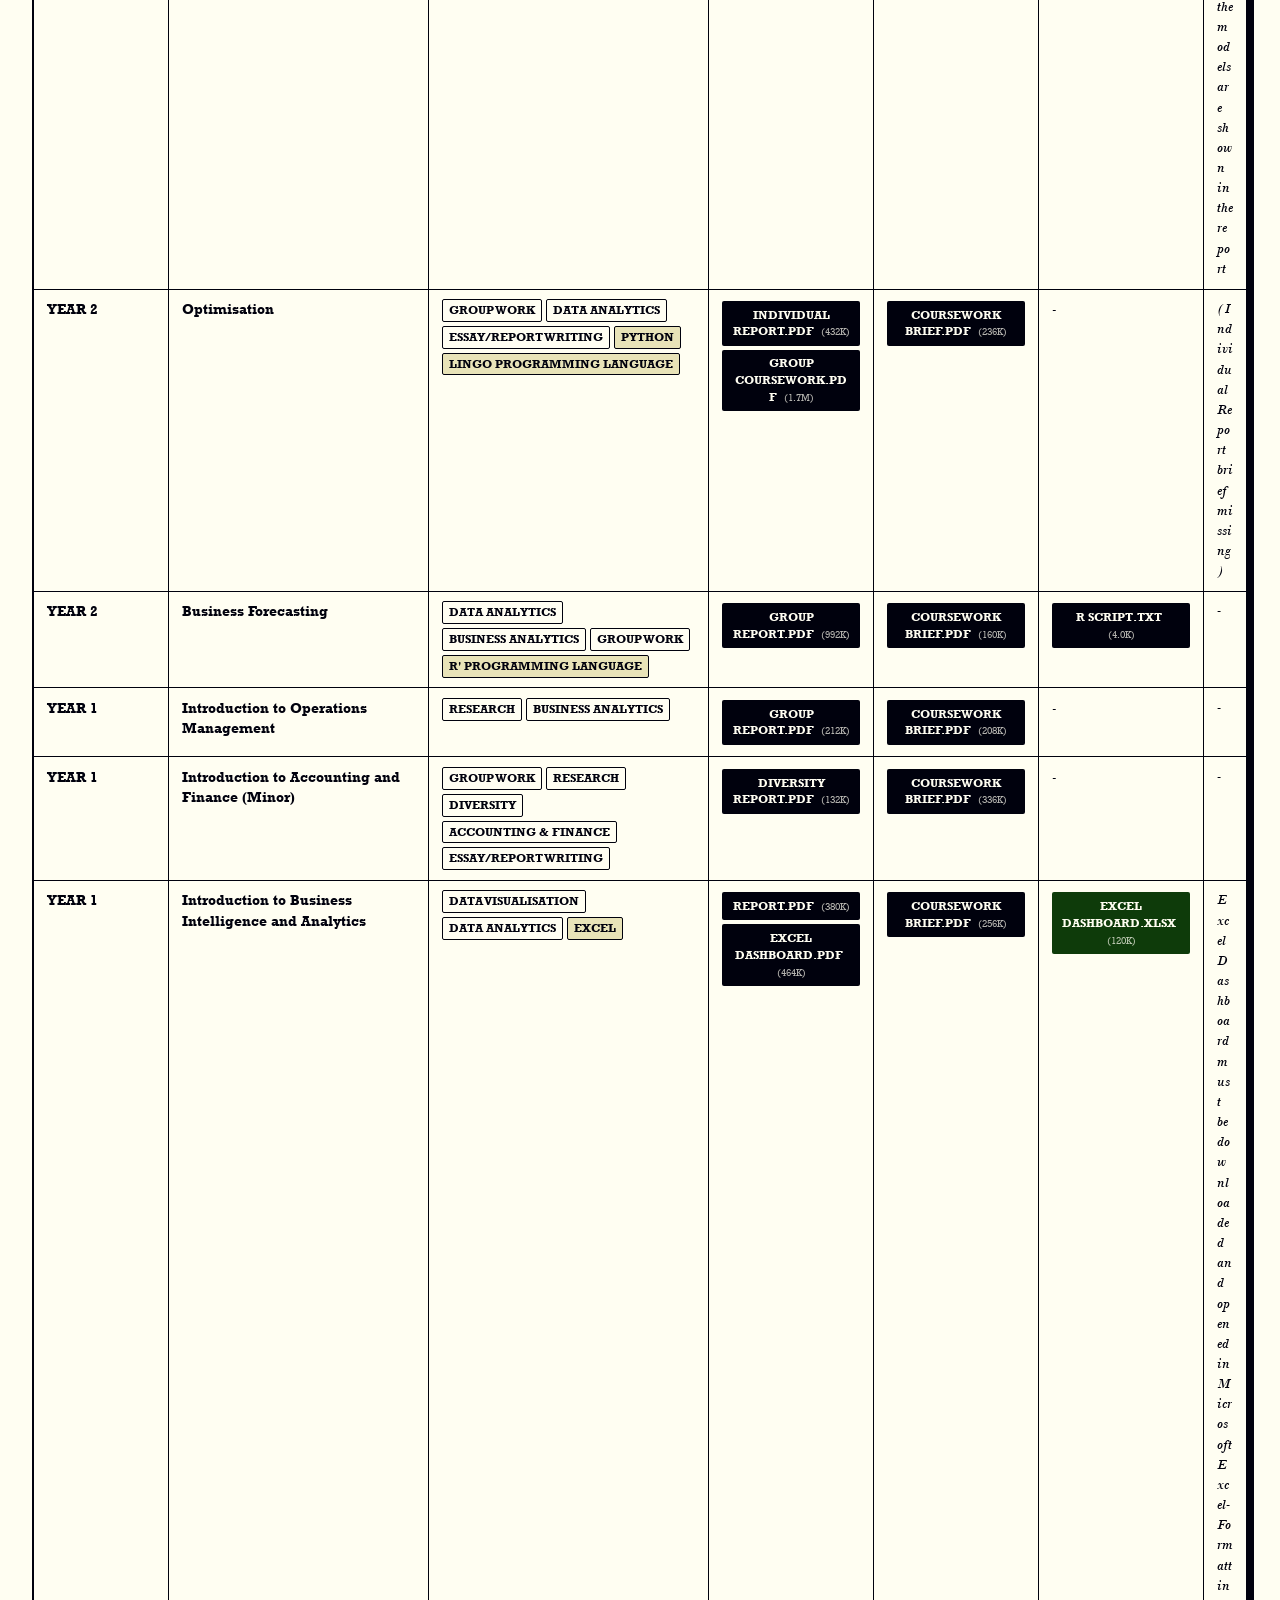
==== commit c12c216a: "v1.7.8" ====
--- a/index.html
+++ b/index.html
@@ -14,7 +14,7 @@
   <meta name="viewport" content="width=device-width, initial-scale=1.0">
   <title>Michal Kosnik | Portfolio</title>
   
-  <link rel="stylesheet" href="style.css">
+  <link rel="stylesheet" href="style.css?v=1.7.8">
 </head>
 <body>
 
@@ -110,8 +110,8 @@
     <svg viewBox="0 0 24 24" fill="none" stroke="currentColor" stroke-width="3" stroke-linecap="round" stroke-linejoin="round" style="width:24px;height:24px;"><polyline points="18 15 12 9 6 15"></polyline></svg>
   </button>
 
-  <div class="version-footer">v1.7.7</div>
+  <div class="version-footer">v1.7.8</div>
 
-  <script src="main.js"></script>
+  <script src="main.js?v=1.7.8"></script>
 </body>
 </html>
--- a/style.css
+++ b/style.css
@@ -64,7 +64,7 @@
     header { border-bottom: 2px solid var(--border-color); padding-bottom: 1rem; margin-bottom: 1.5rem; display: grid; grid-template-columns: 1fr auto 1fr; align-items: end; gap: 1rem; position: relative; }
     
     .brand-container { grid-column: 2; text-align: center; position: relative; }
-    .brand-title { font-size: 4rem; letter-spacing: 1px; cursor: crosshair; user-select: none; line-height: 1.1; font-family: 'Bodoni MT', serif; position: relative; height: 4.6rem; display: flex; align-items: flex-end; justify-content: center; overflow: visible; }
+    .brand-title { font-size: 5rem; letter-spacing: 1px; cursor: crosshair; user-select: none; line-height: 1.1; font-family: 'Bodoni MT', serif; position: relative; height: 4.6rem; display: flex; align-items: flex-end; justify-content: center; overflow: visible; }
     .brand-title span { display: inline-block; min-width: 0.3em; transition: all 0.05s; transform: translateZ(0); will-change: font-family; }
     
     .header-sub { font-family: var(--font-heading); font-size: 1.1rem; opacity: 0.9; margin-top: 0.5rem; letter-spacing: 0.5px; }
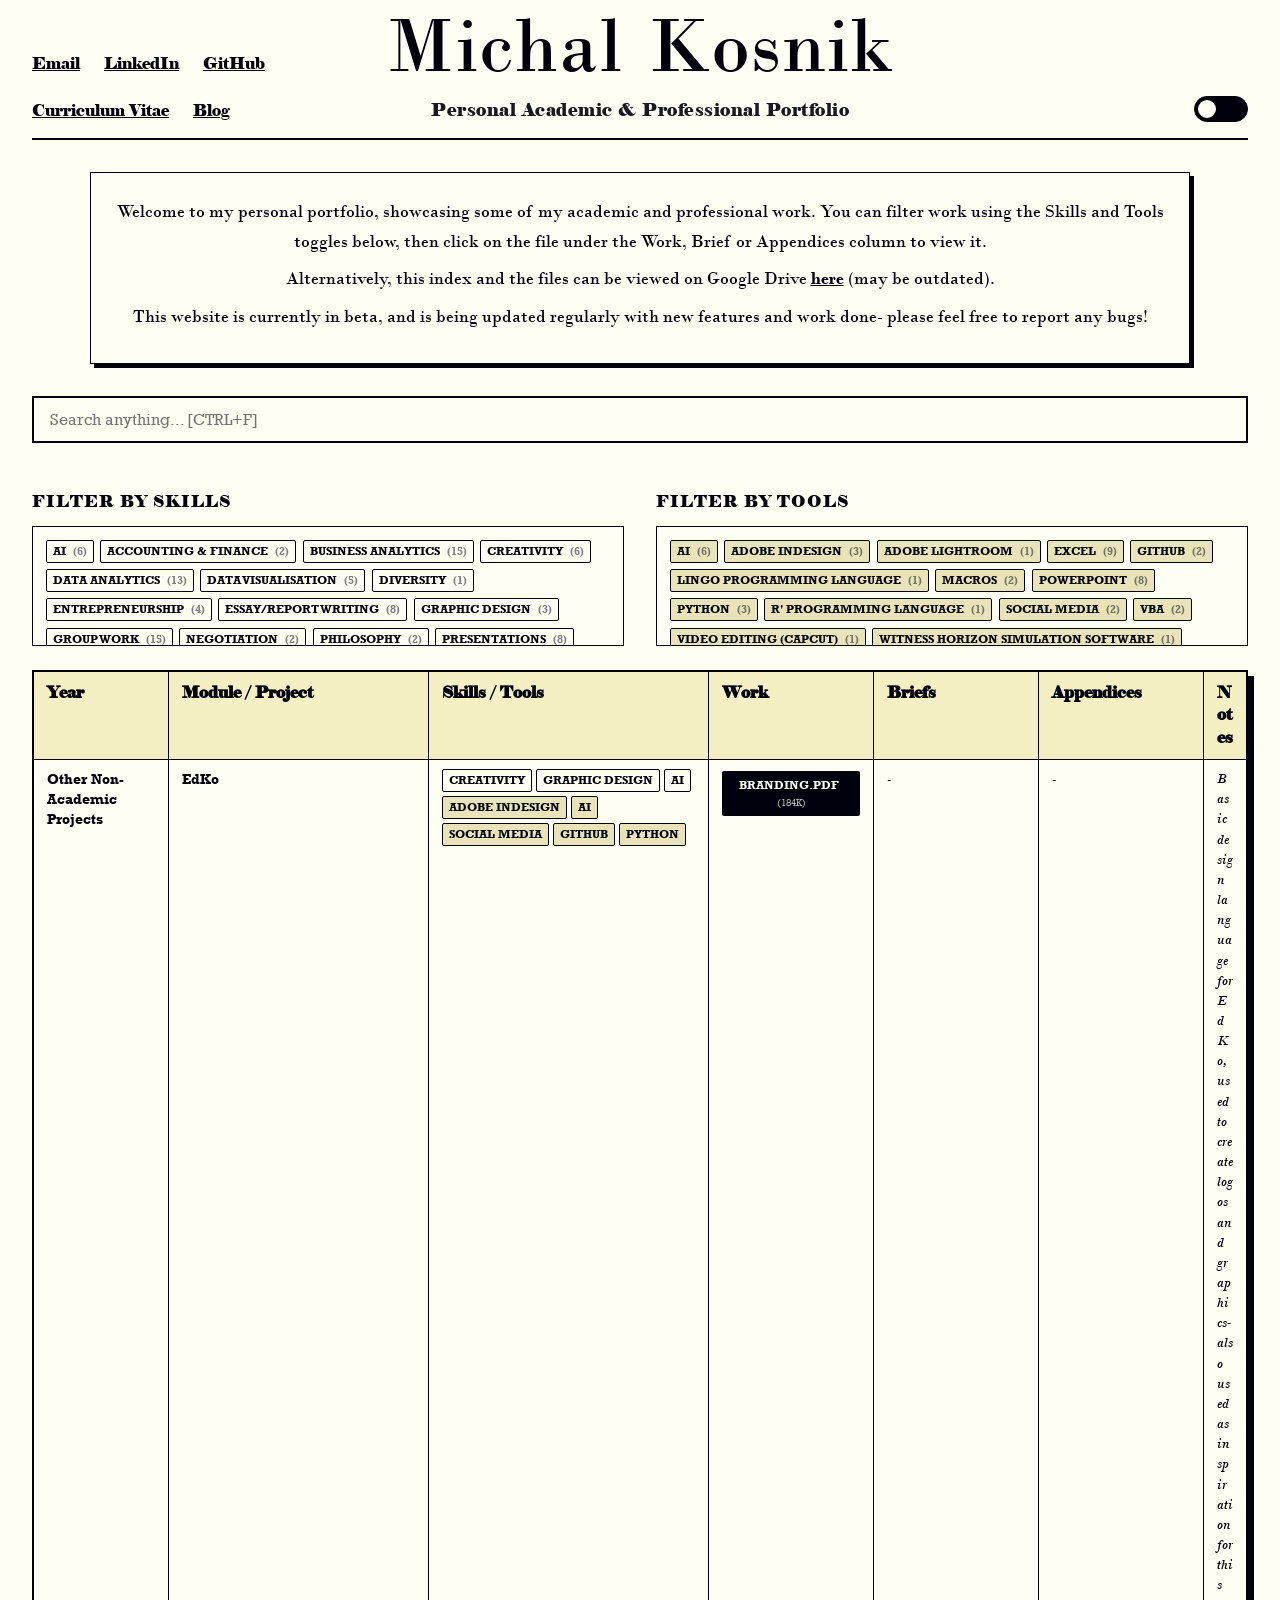
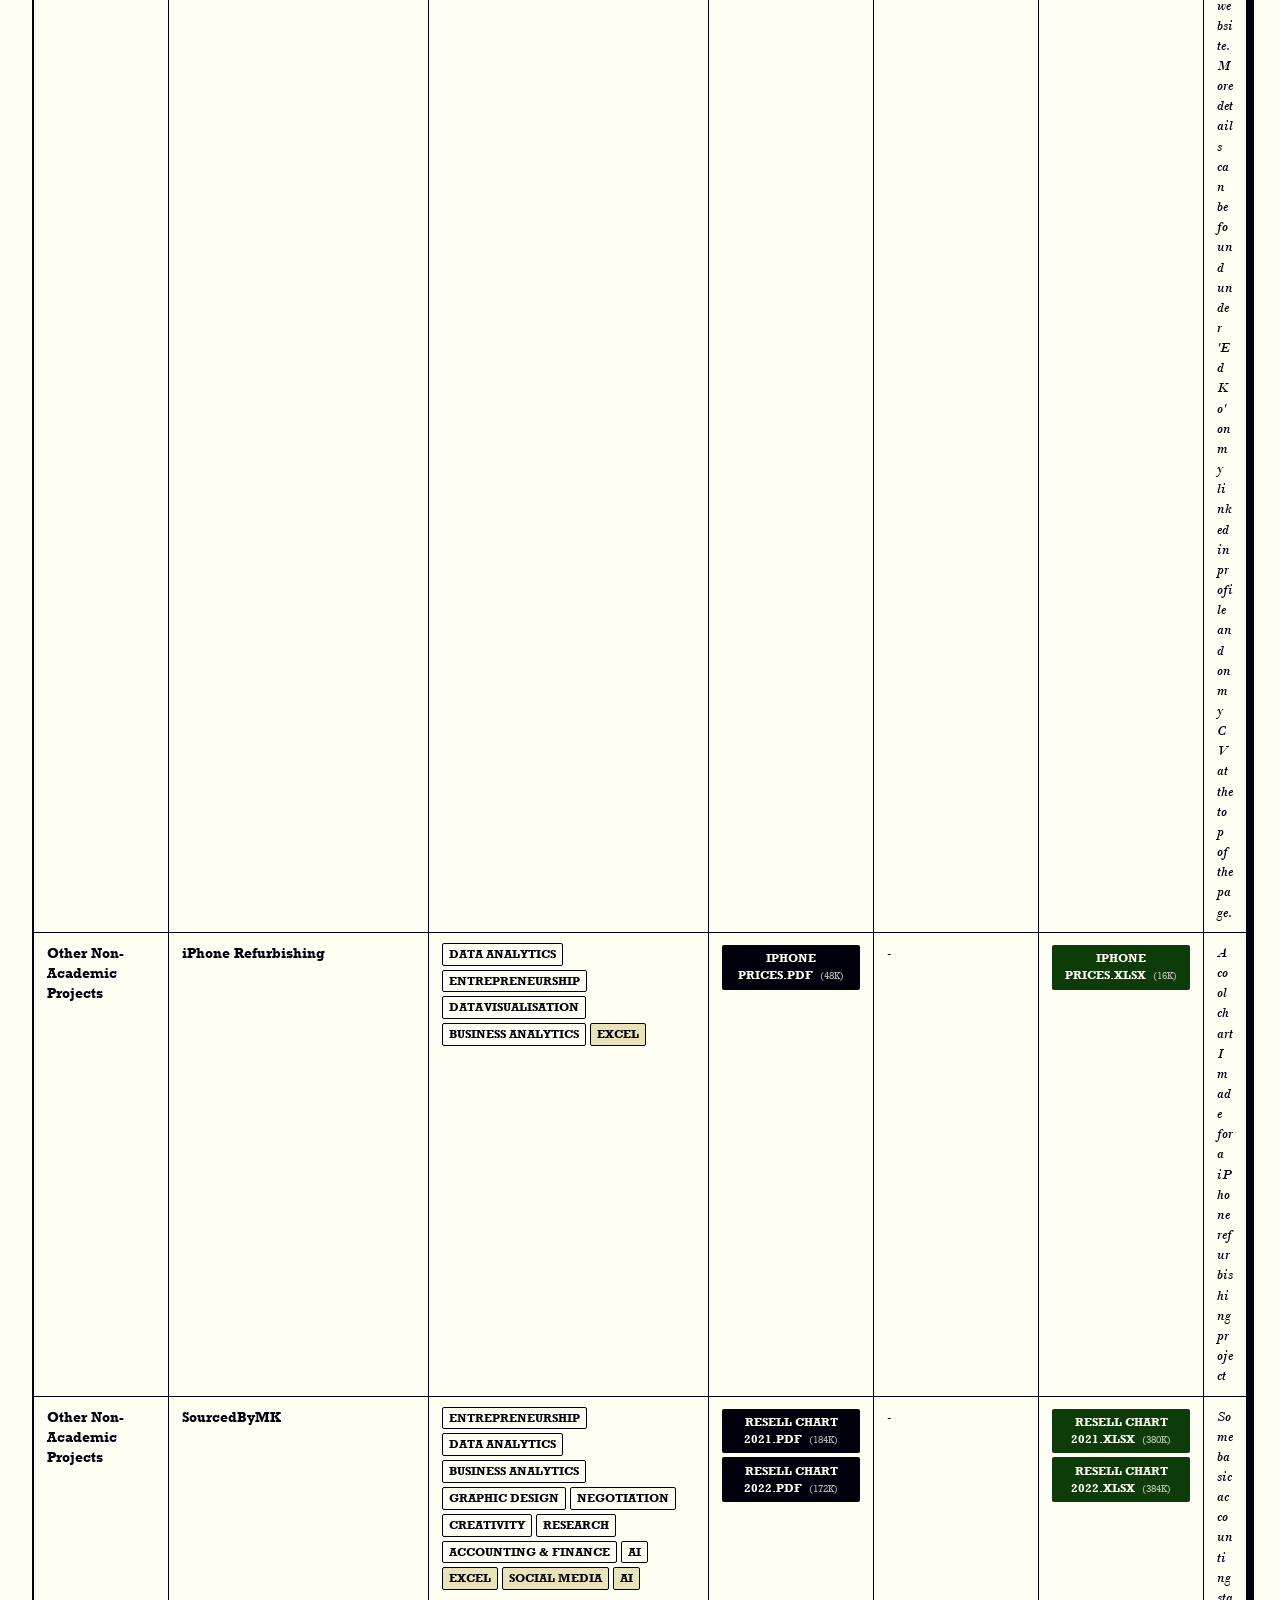
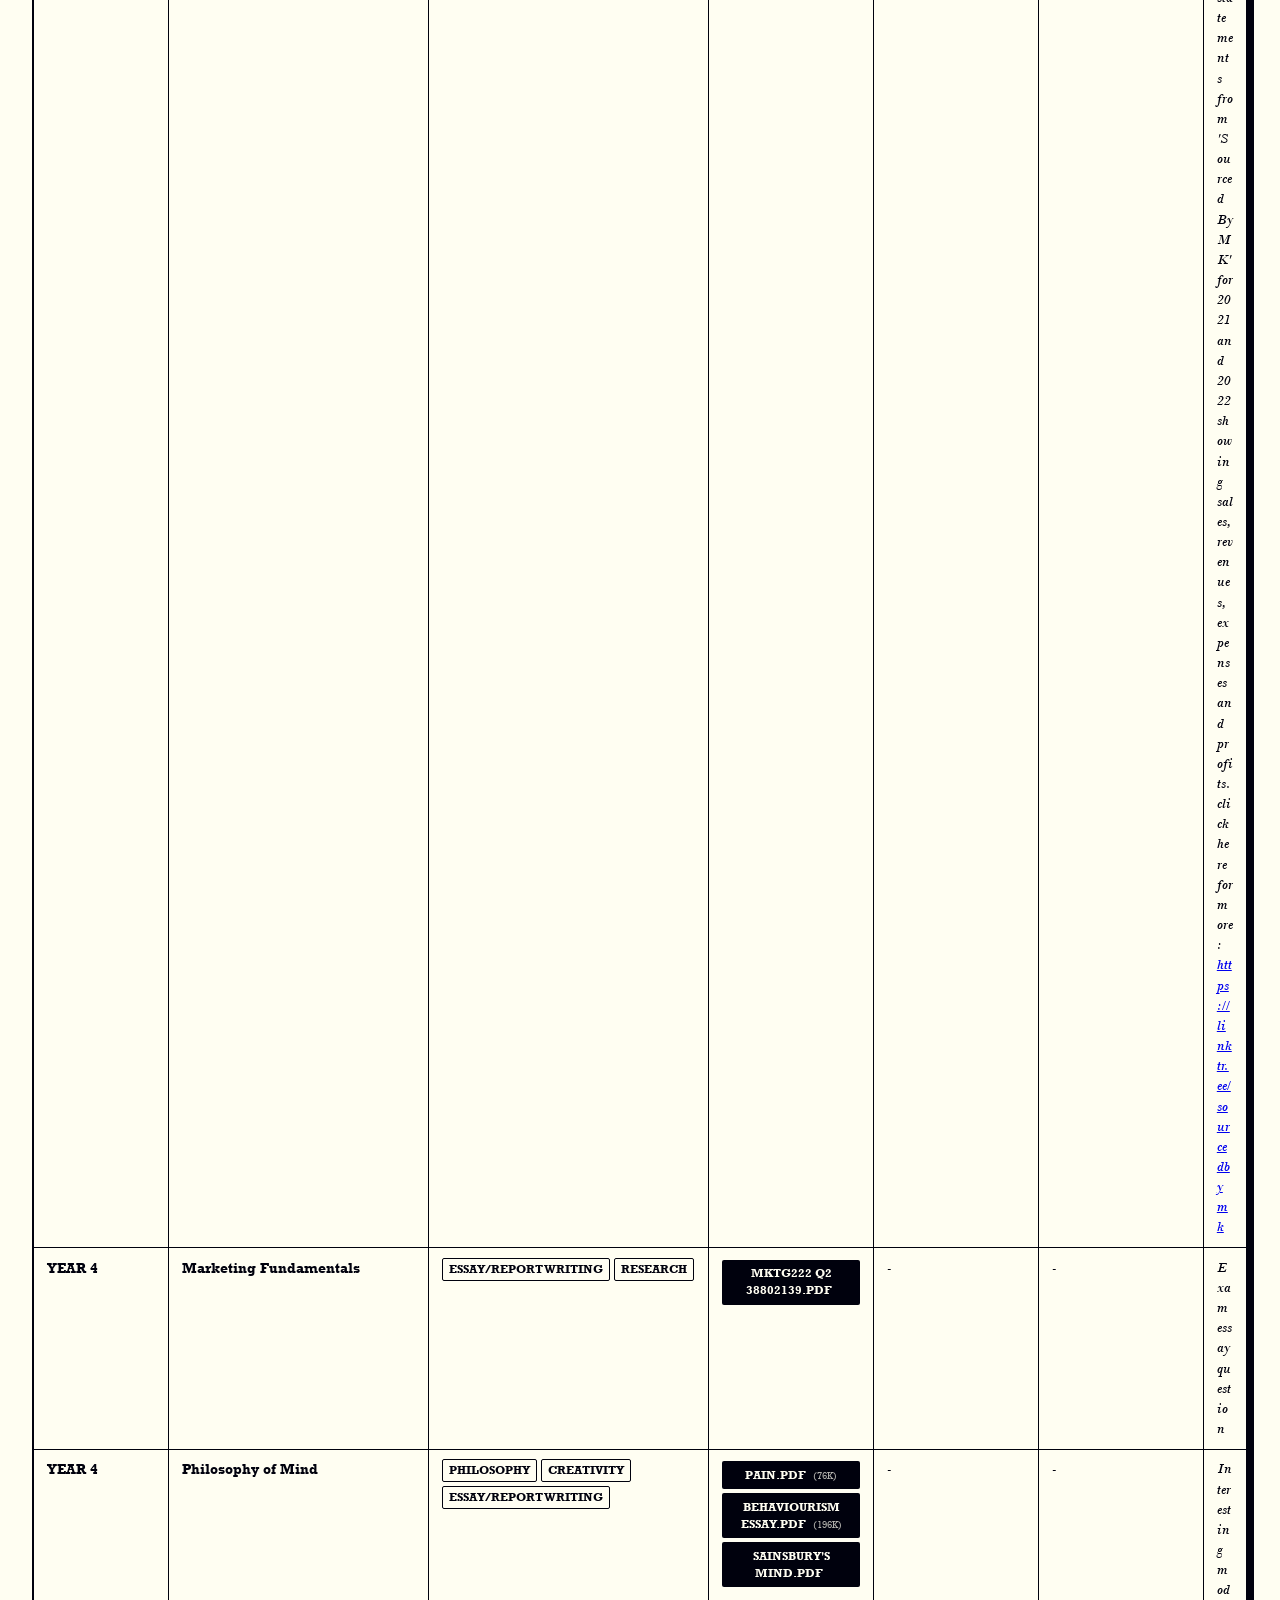
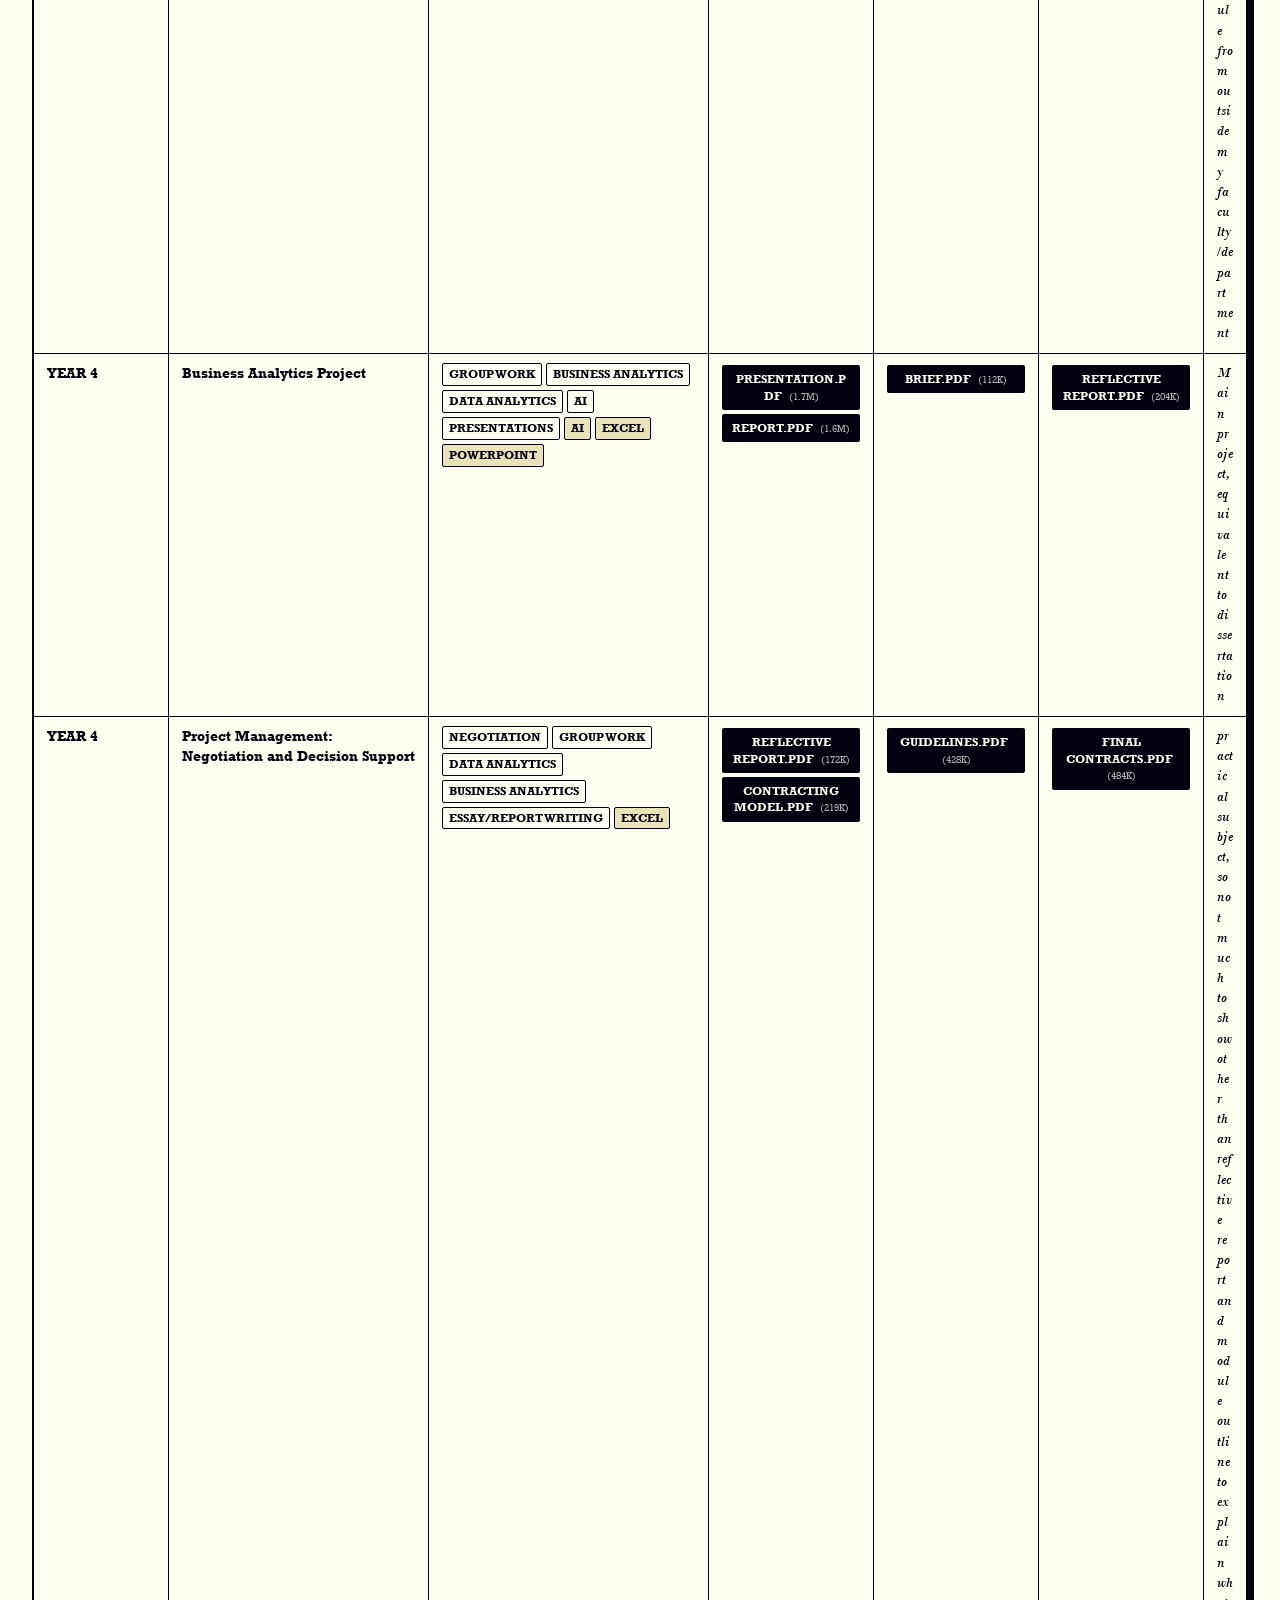
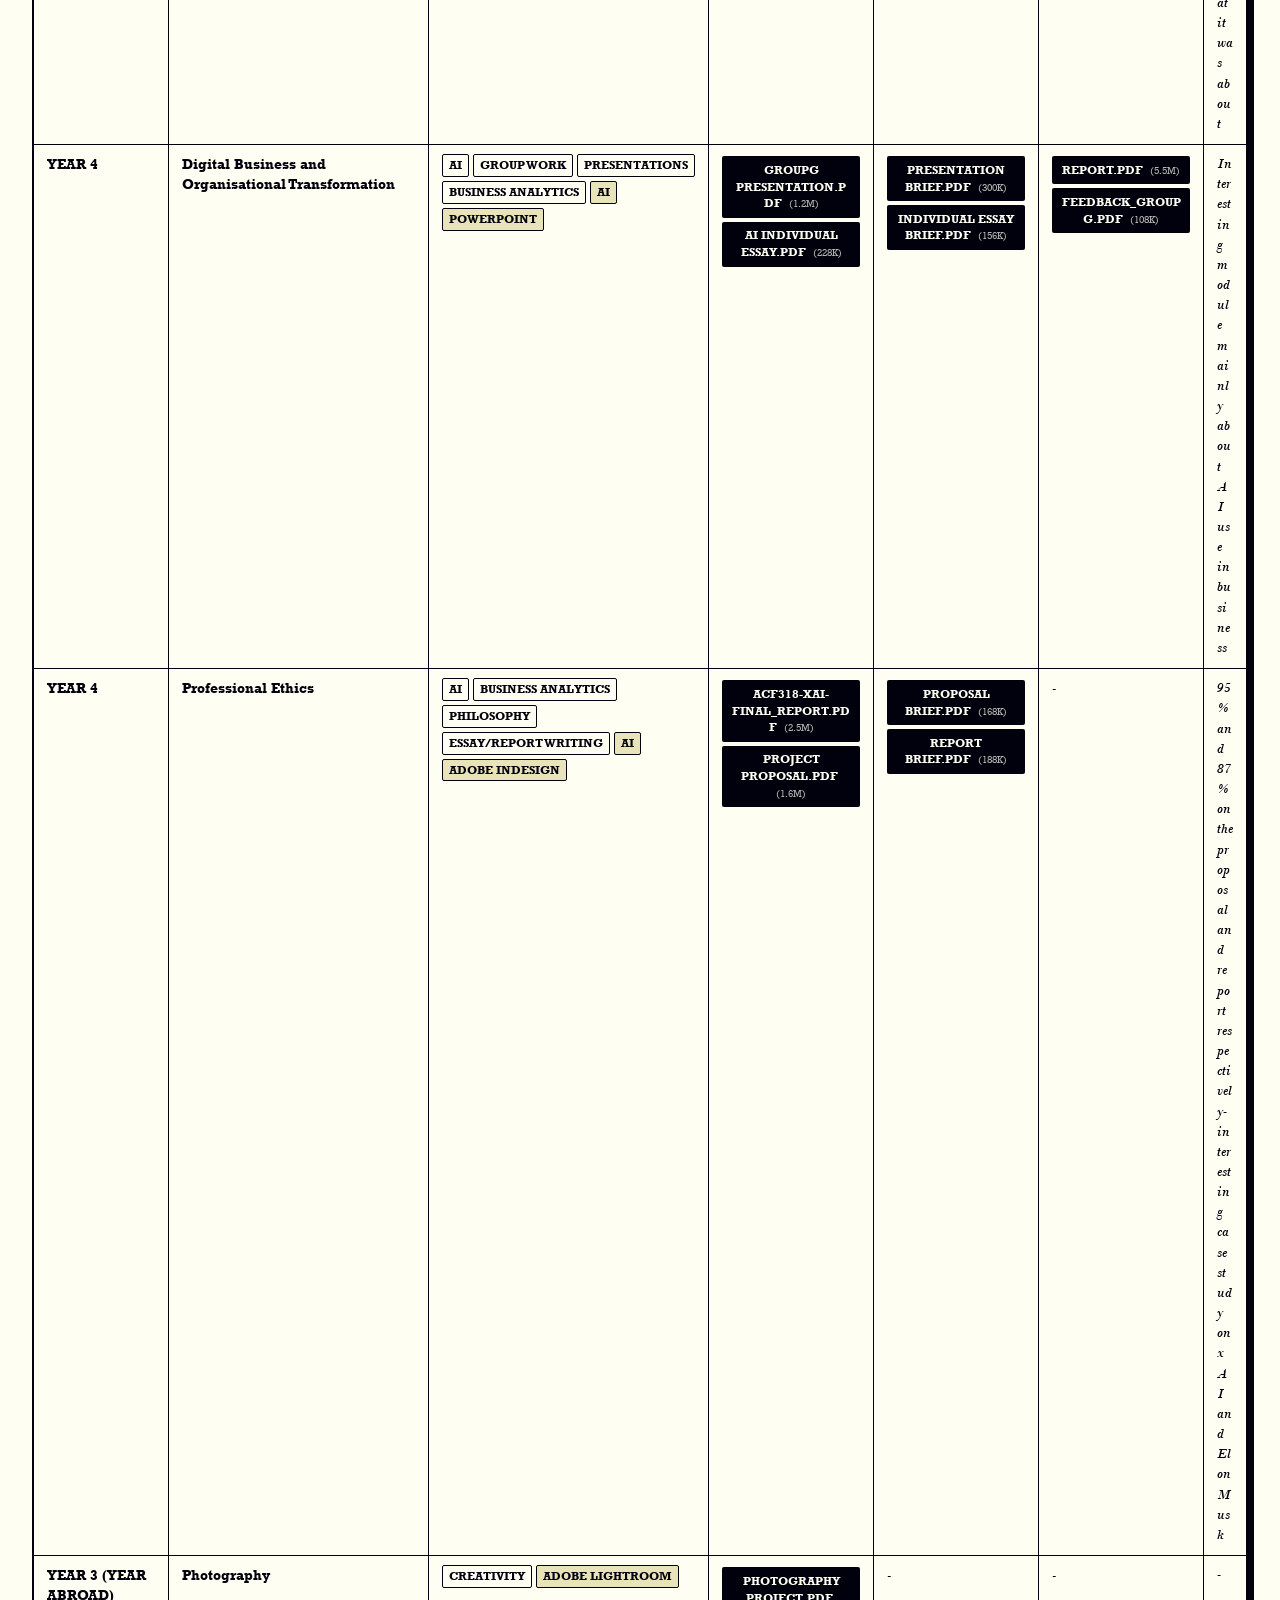
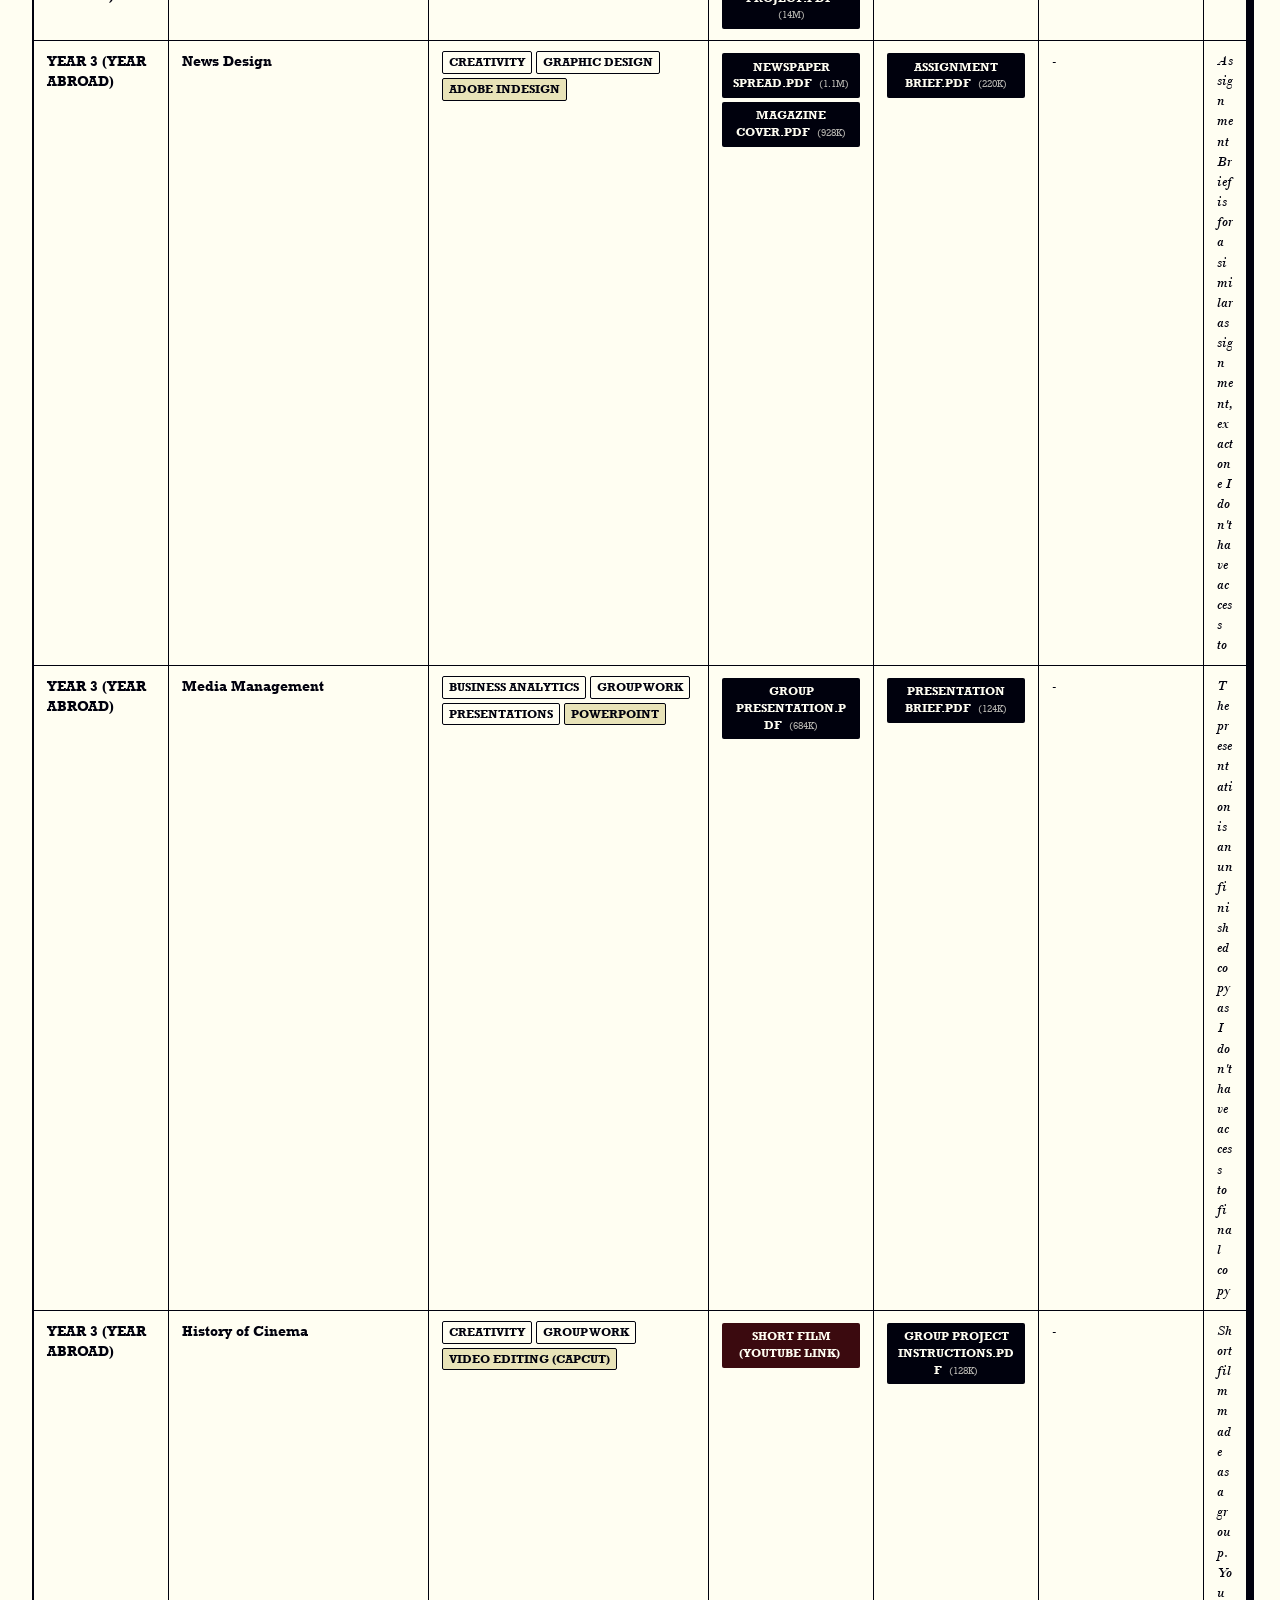
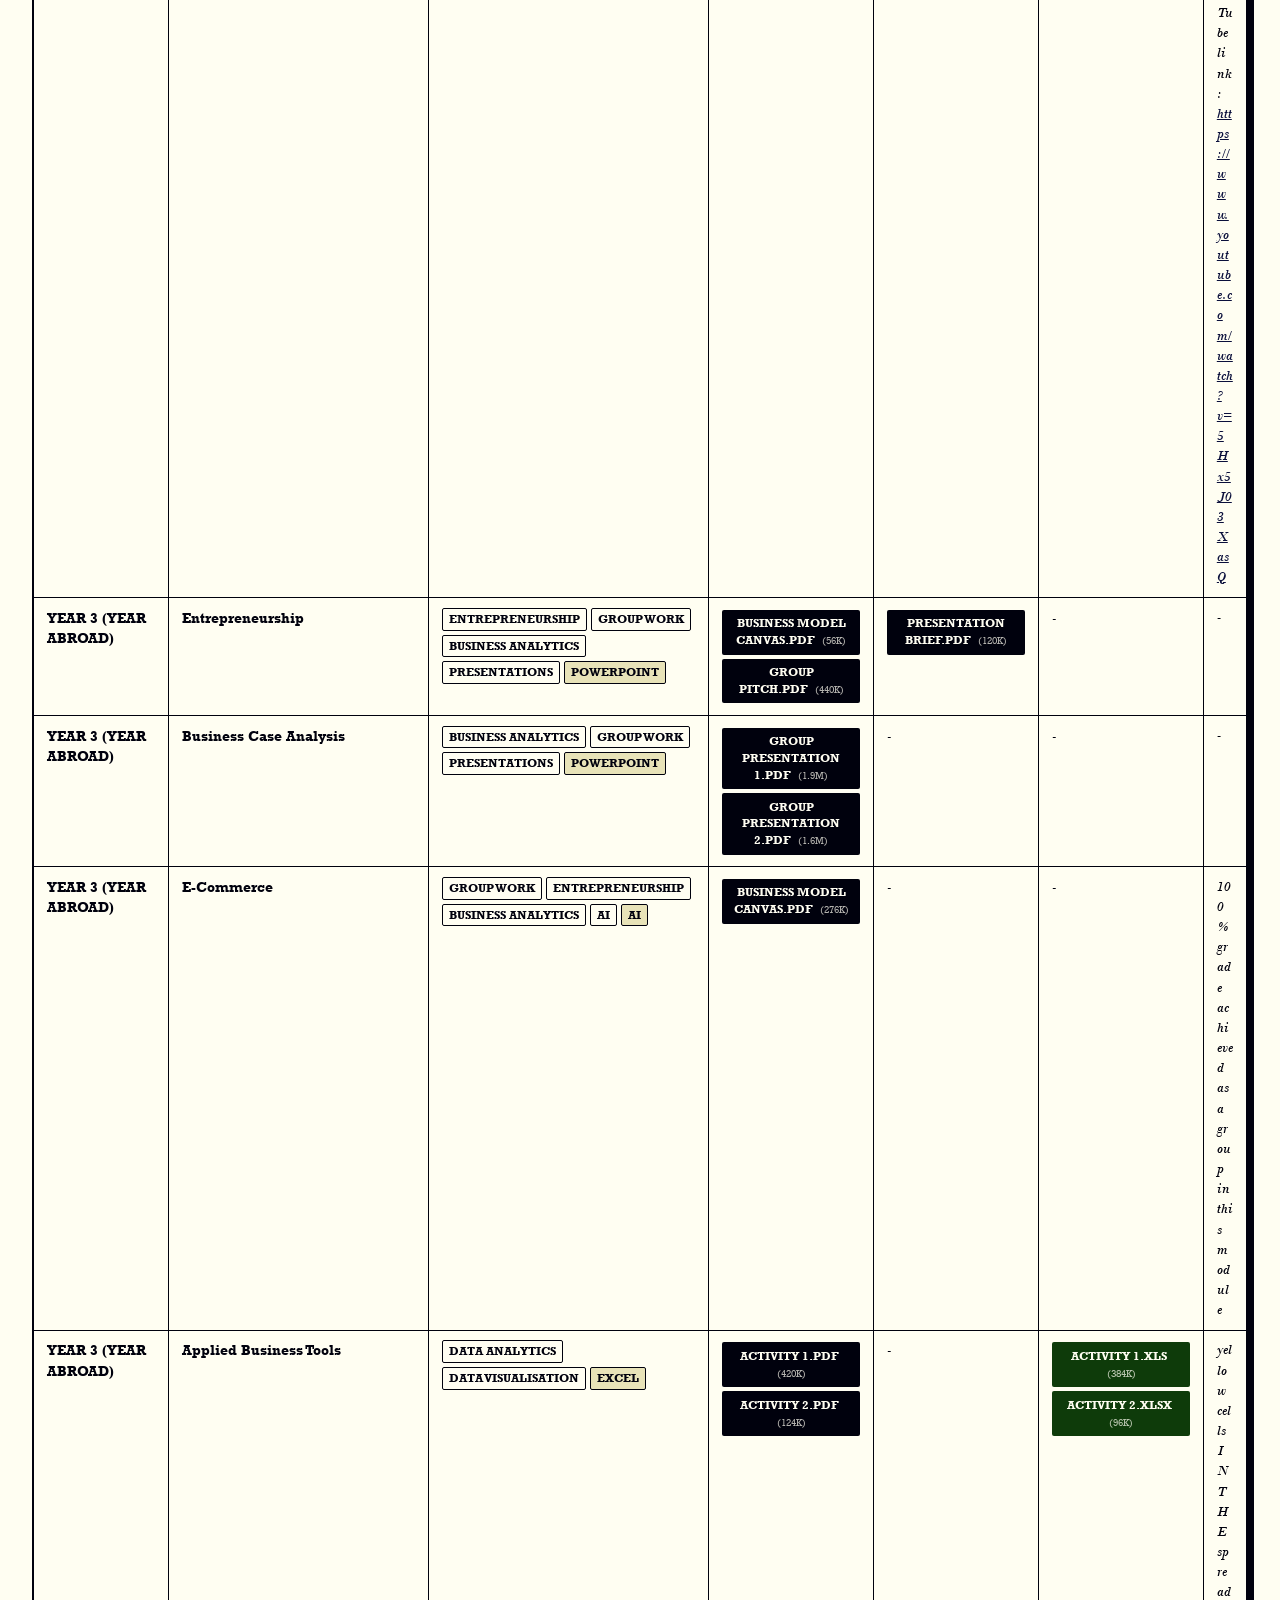
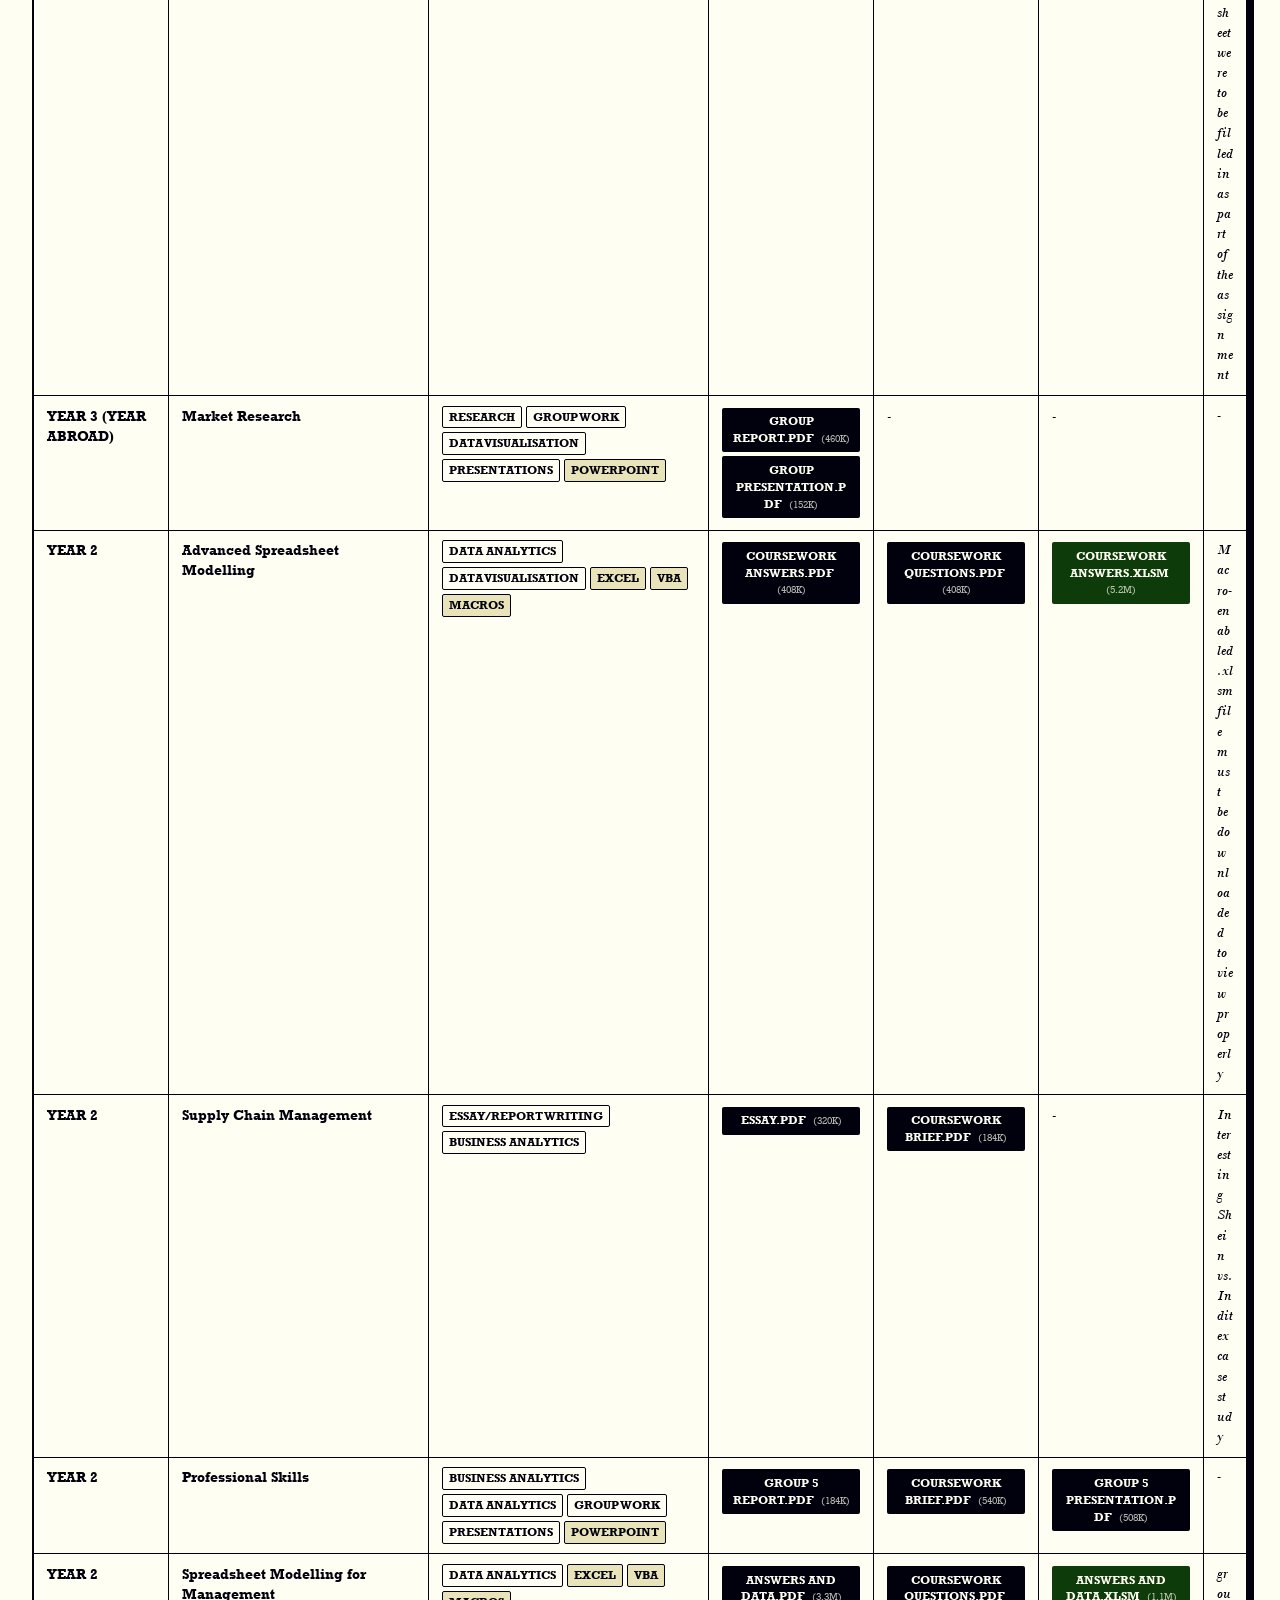
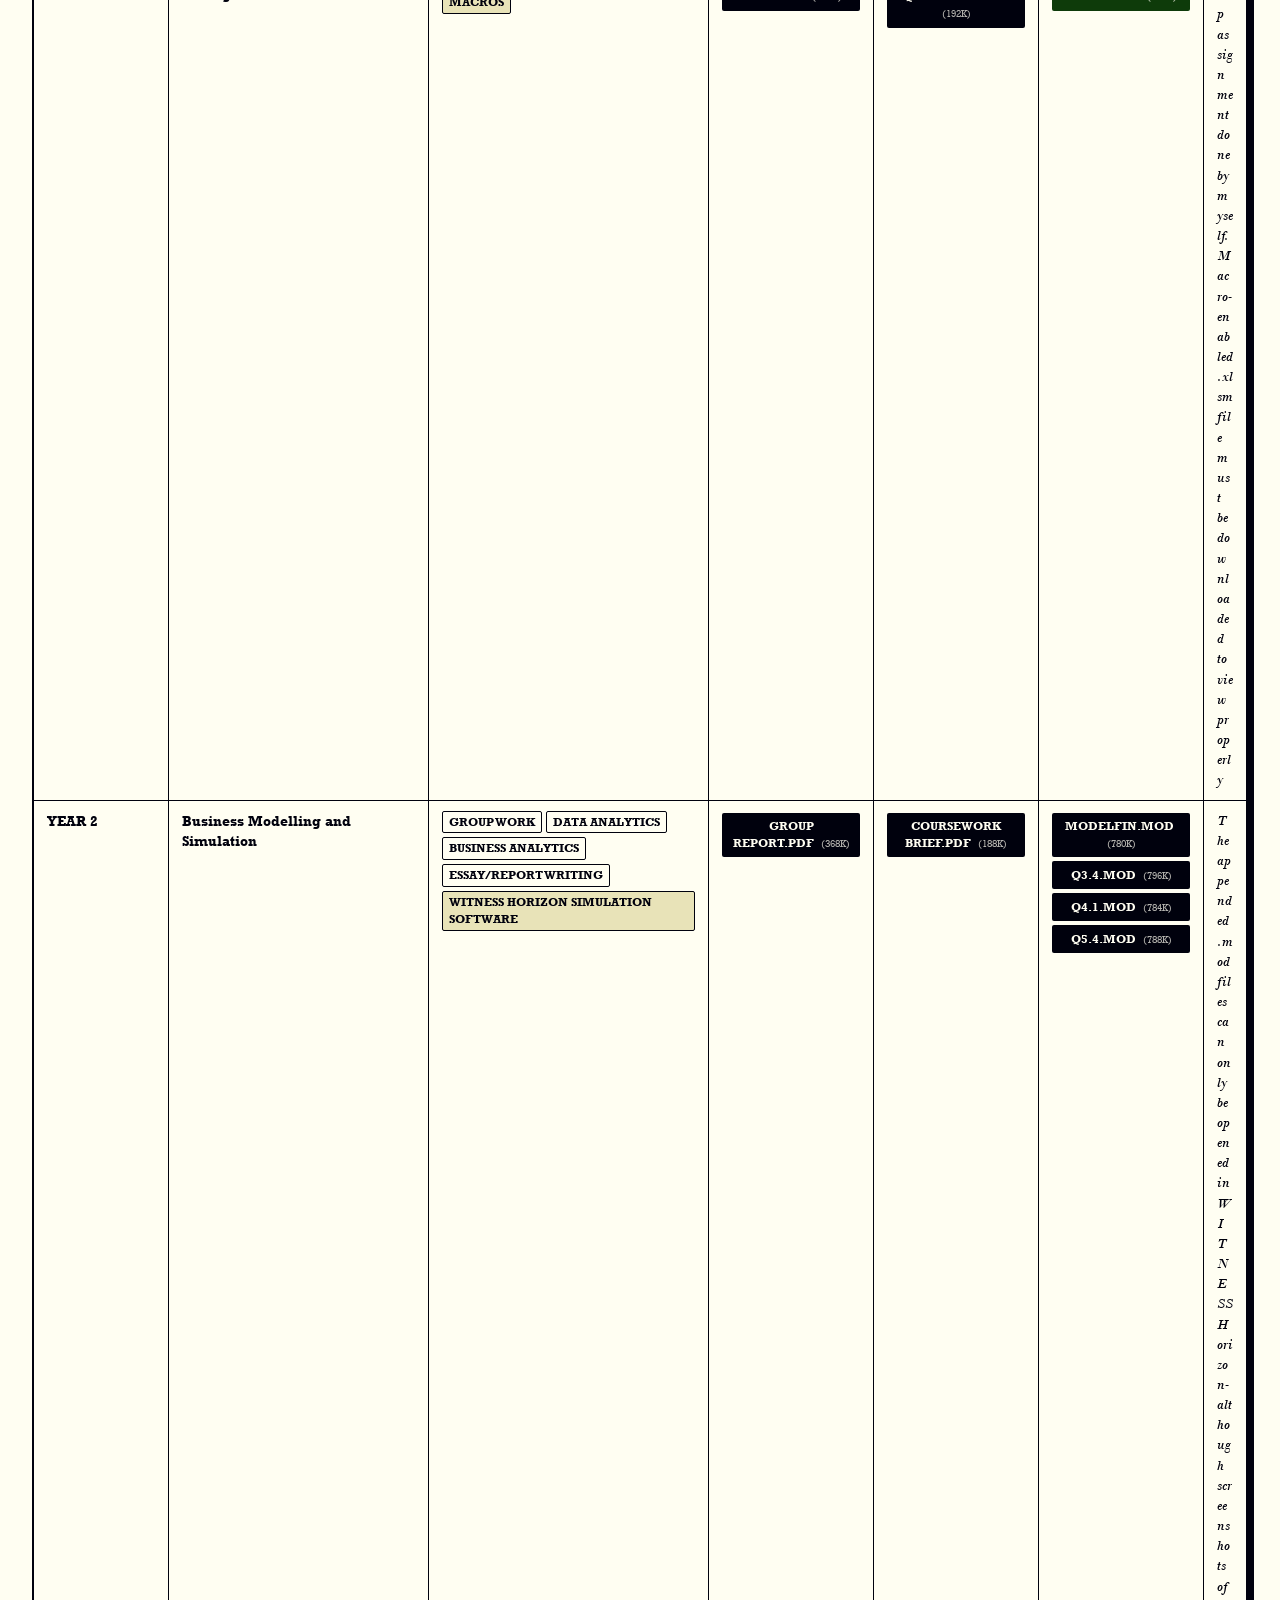
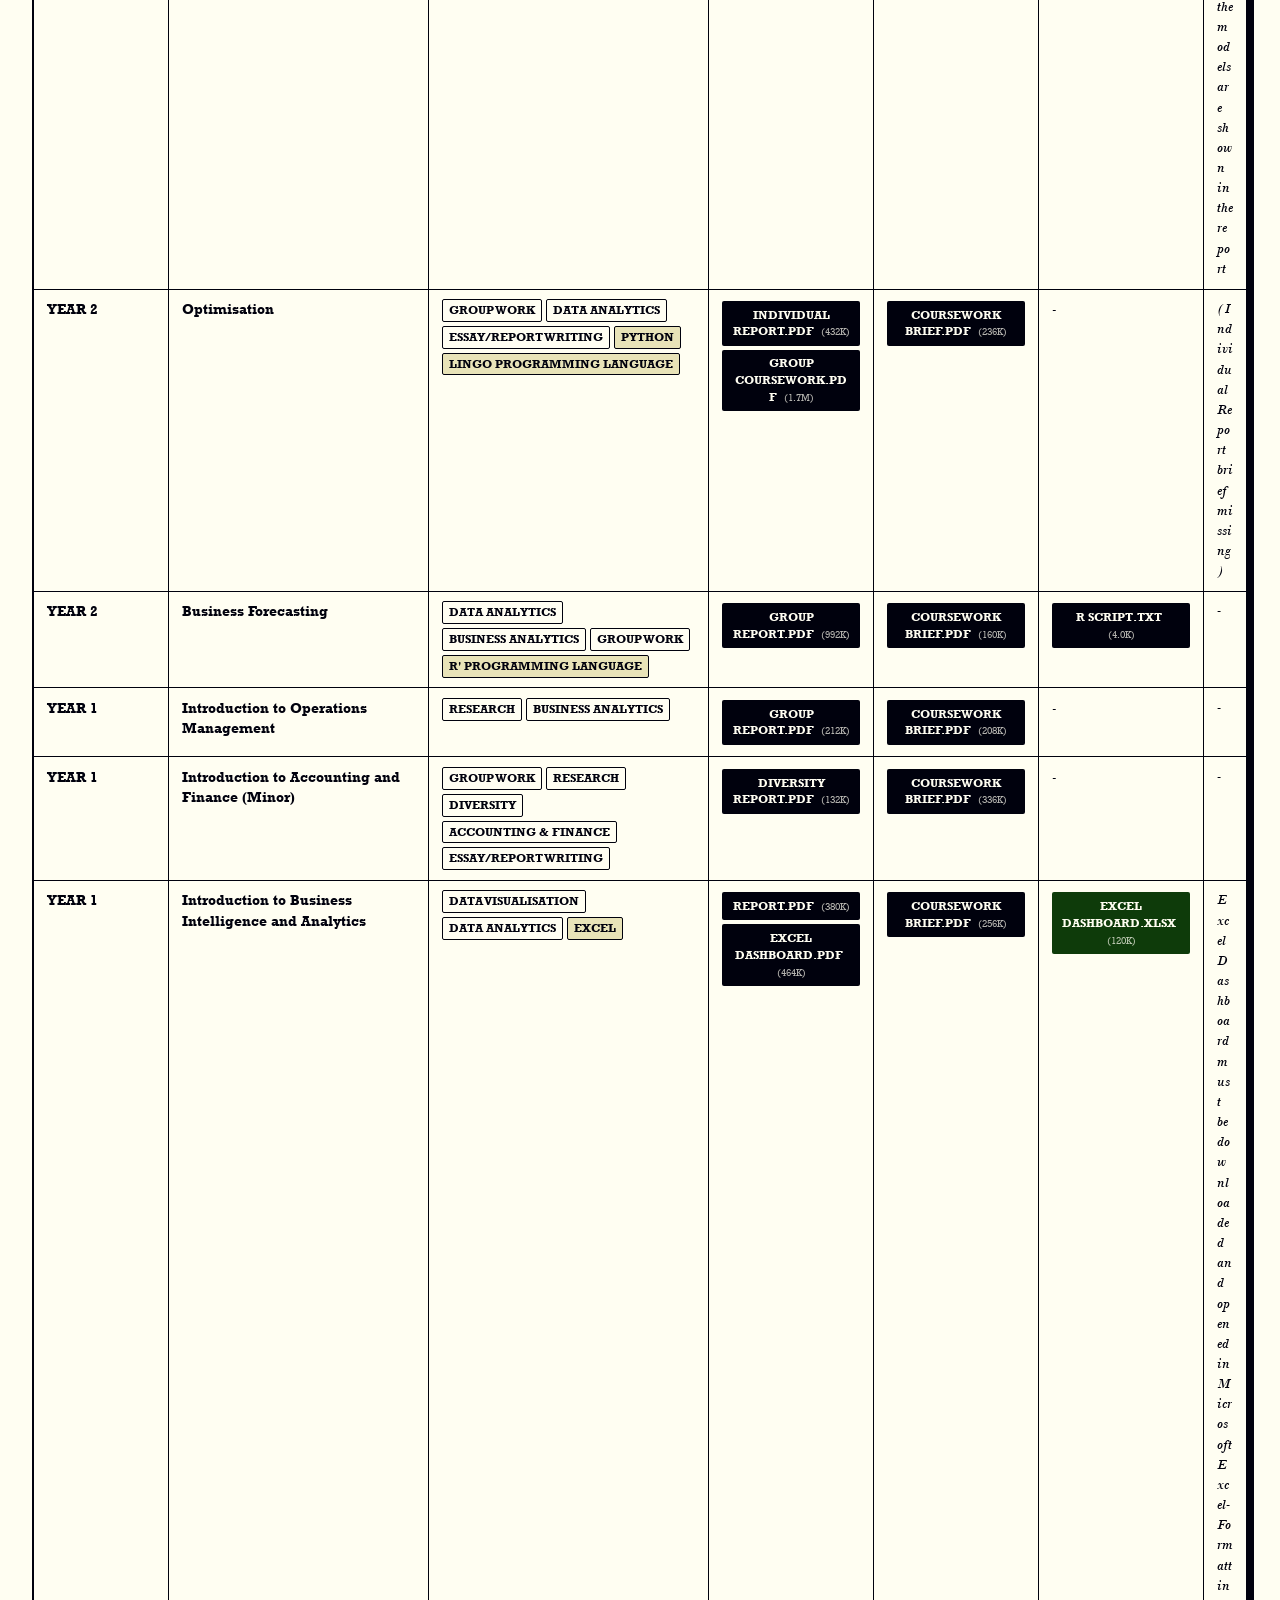
==== commit 3bb10db0: "1.7.8 minor text changes" ====
--- a/index.html
+++ b/index.html
@@ -61,7 +61,7 @@
 
     <div class="intro-section">
       <p class="intro-copy">
-        Welcome to my personal portfolio, showcasing some academic and professional work I have done. You can filter work using the Skills and Tools toggles, then click on the file under the Work, Brief or Appendices column to view it.
+        Welcome to my personal portfolio, showcasing some of my academic and professional work. You can filter work using the Skills and Tools toggles below, then click on the file under the Work, Brief or Appendices column to view it.
       </p>
       <p class="intro-alt">
         Alternatively, this index and the files can be viewed on Google Drive <a href="https://drive.google.com/drive/u/0/folders/1Wb_WwEi3oUZwRsy2djQXEYtuEvjpCVMO" target="_blank">here</a> (may be outdated).
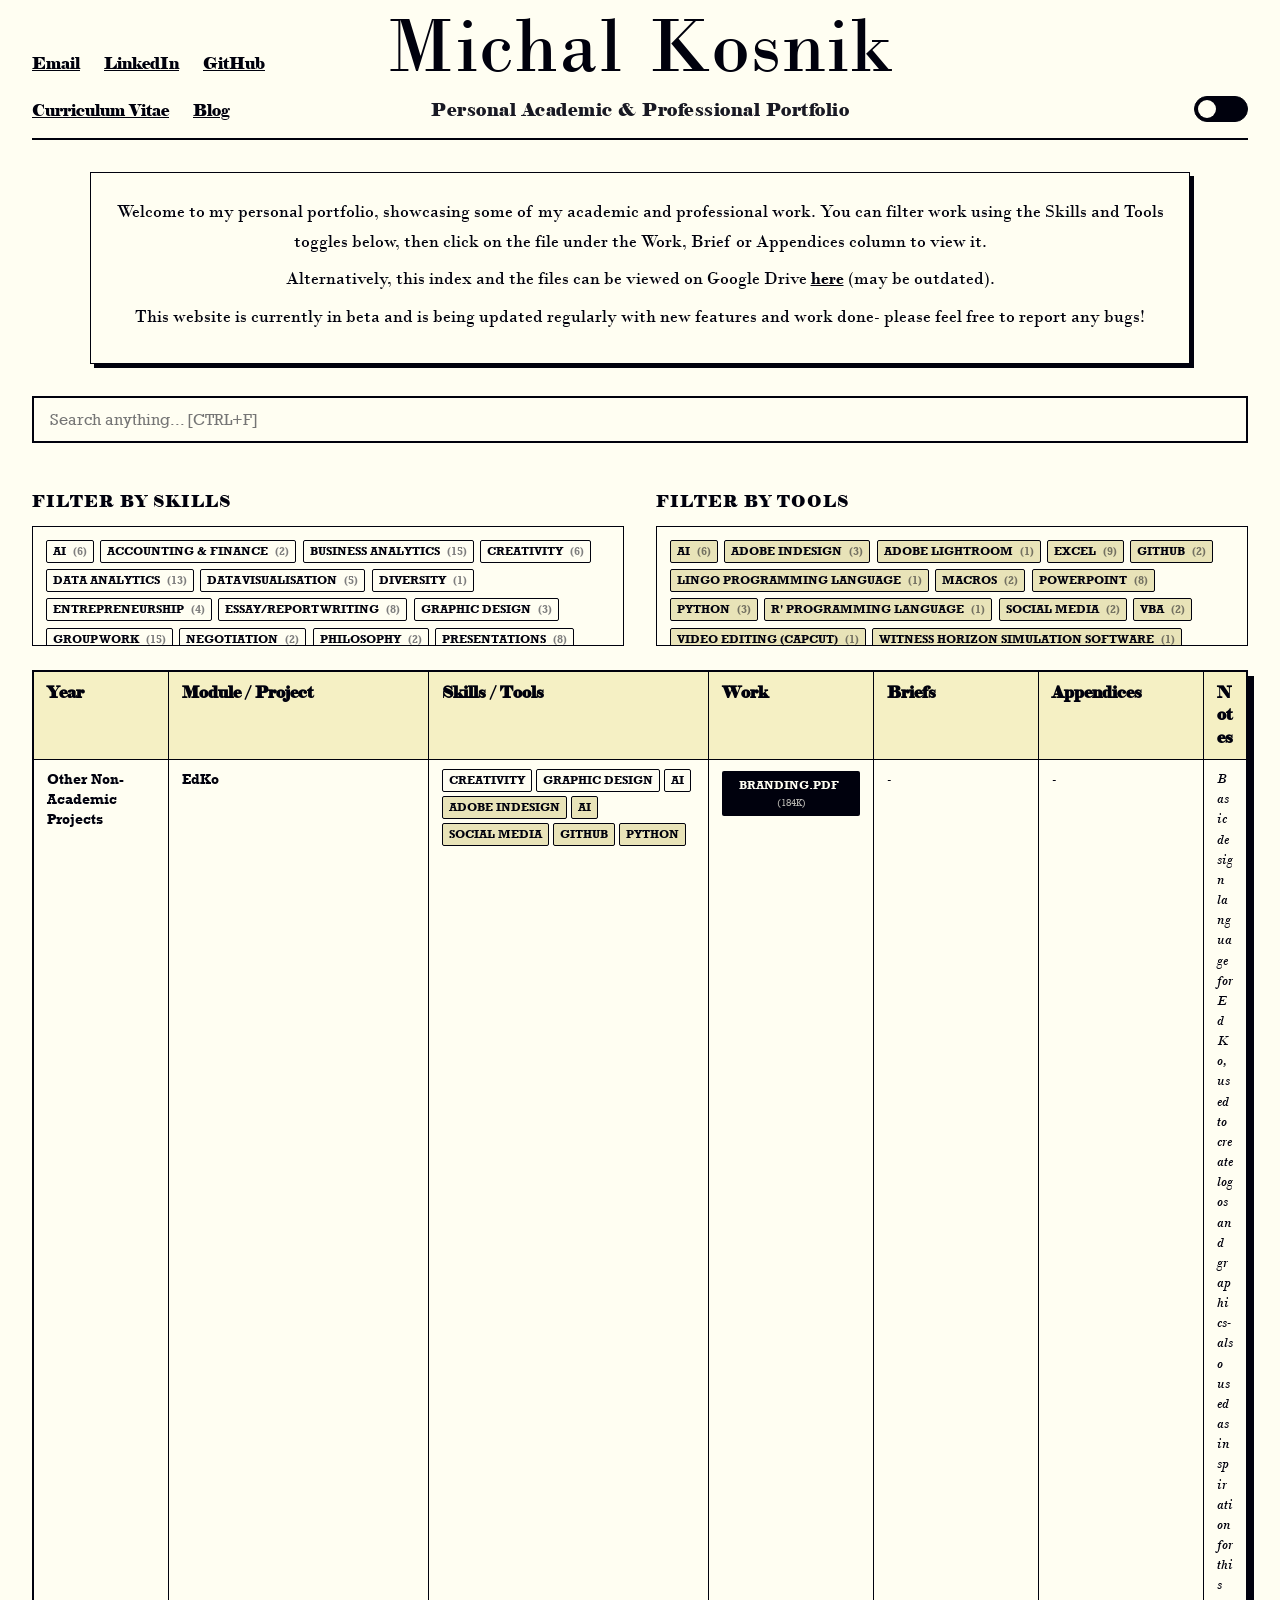
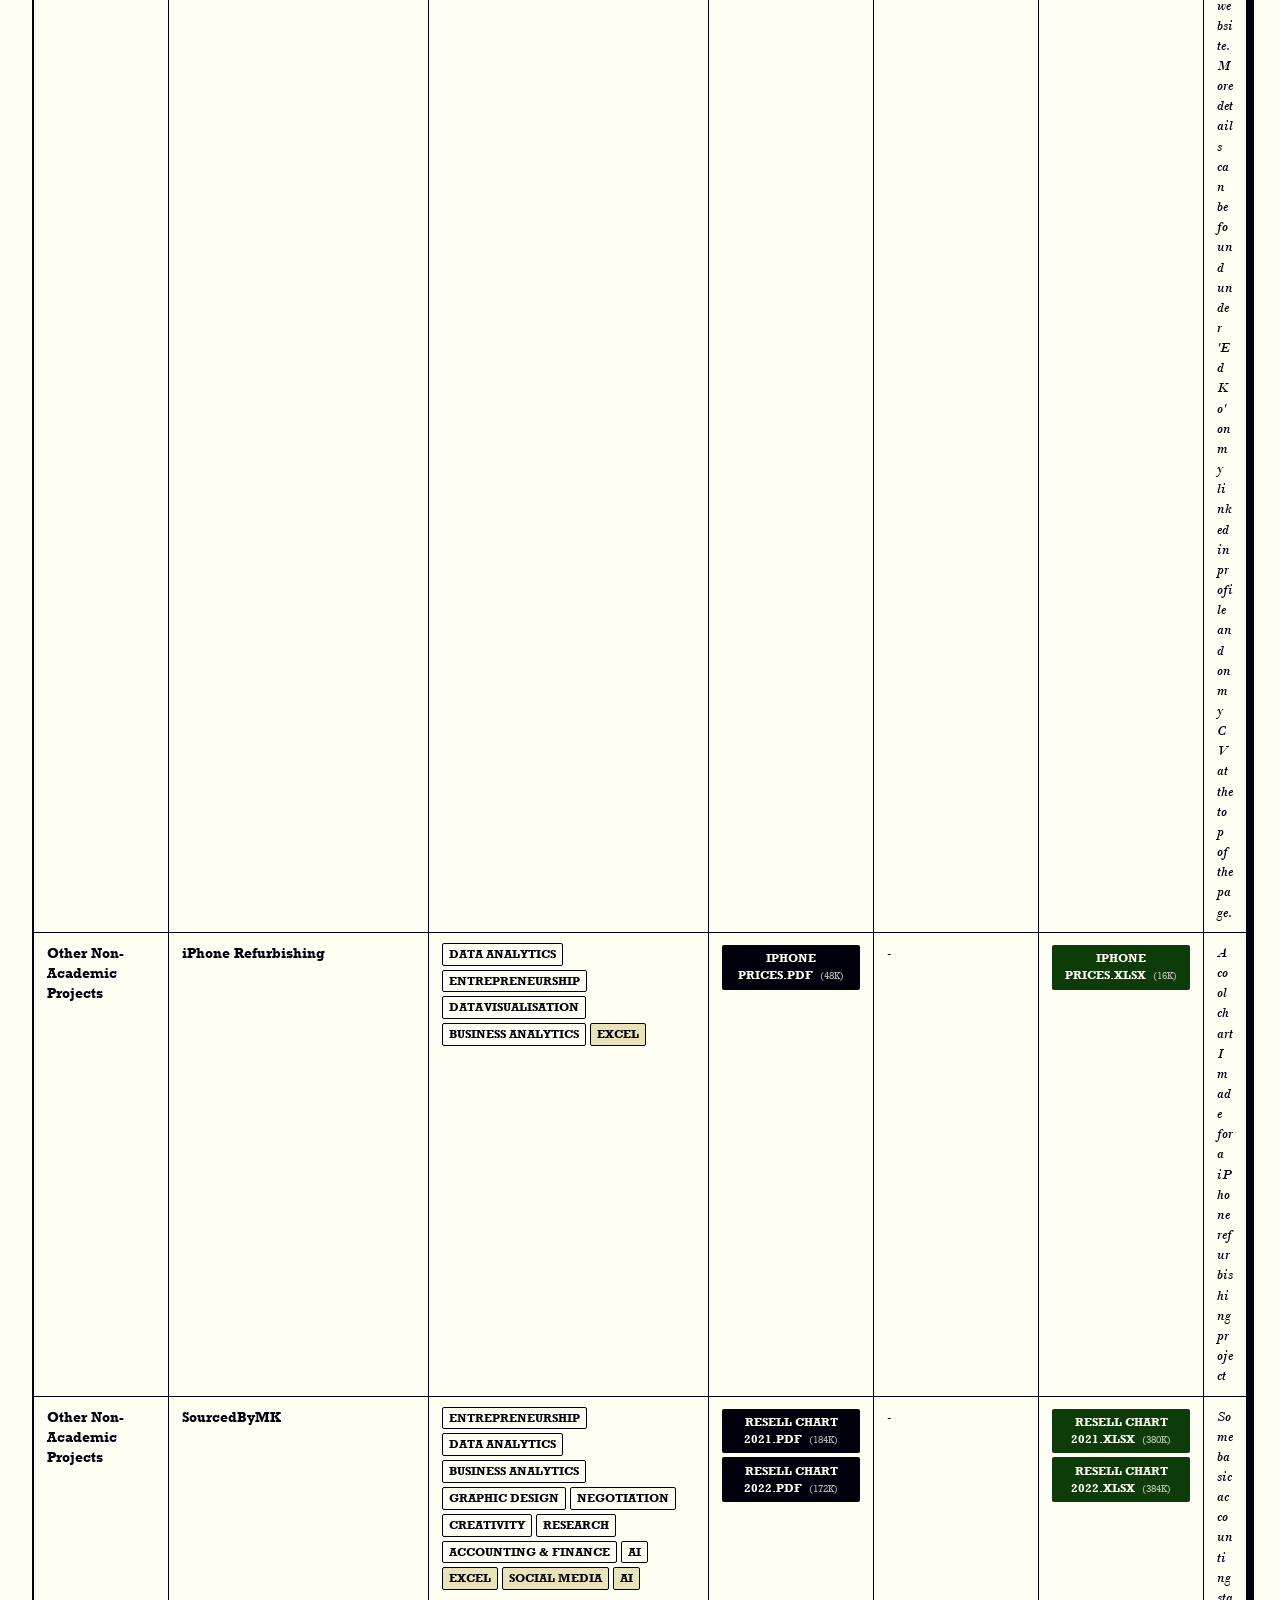
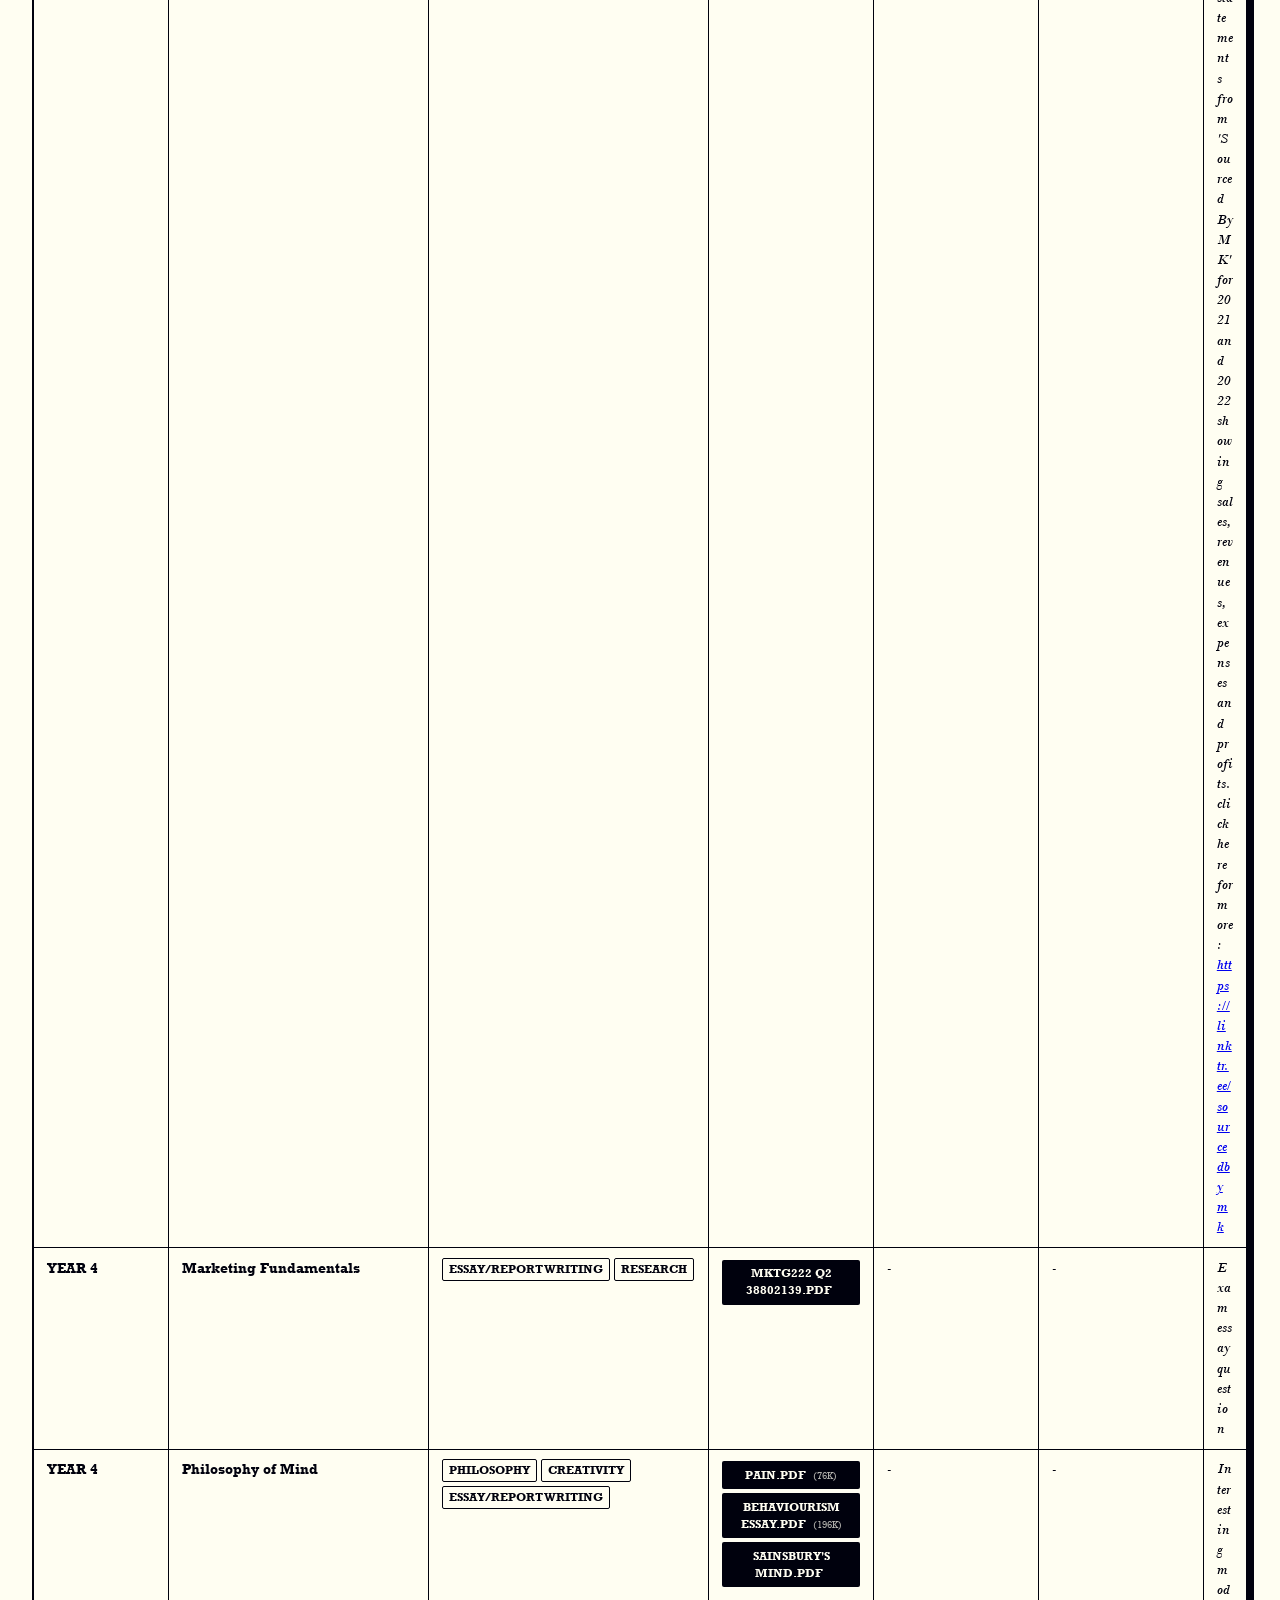
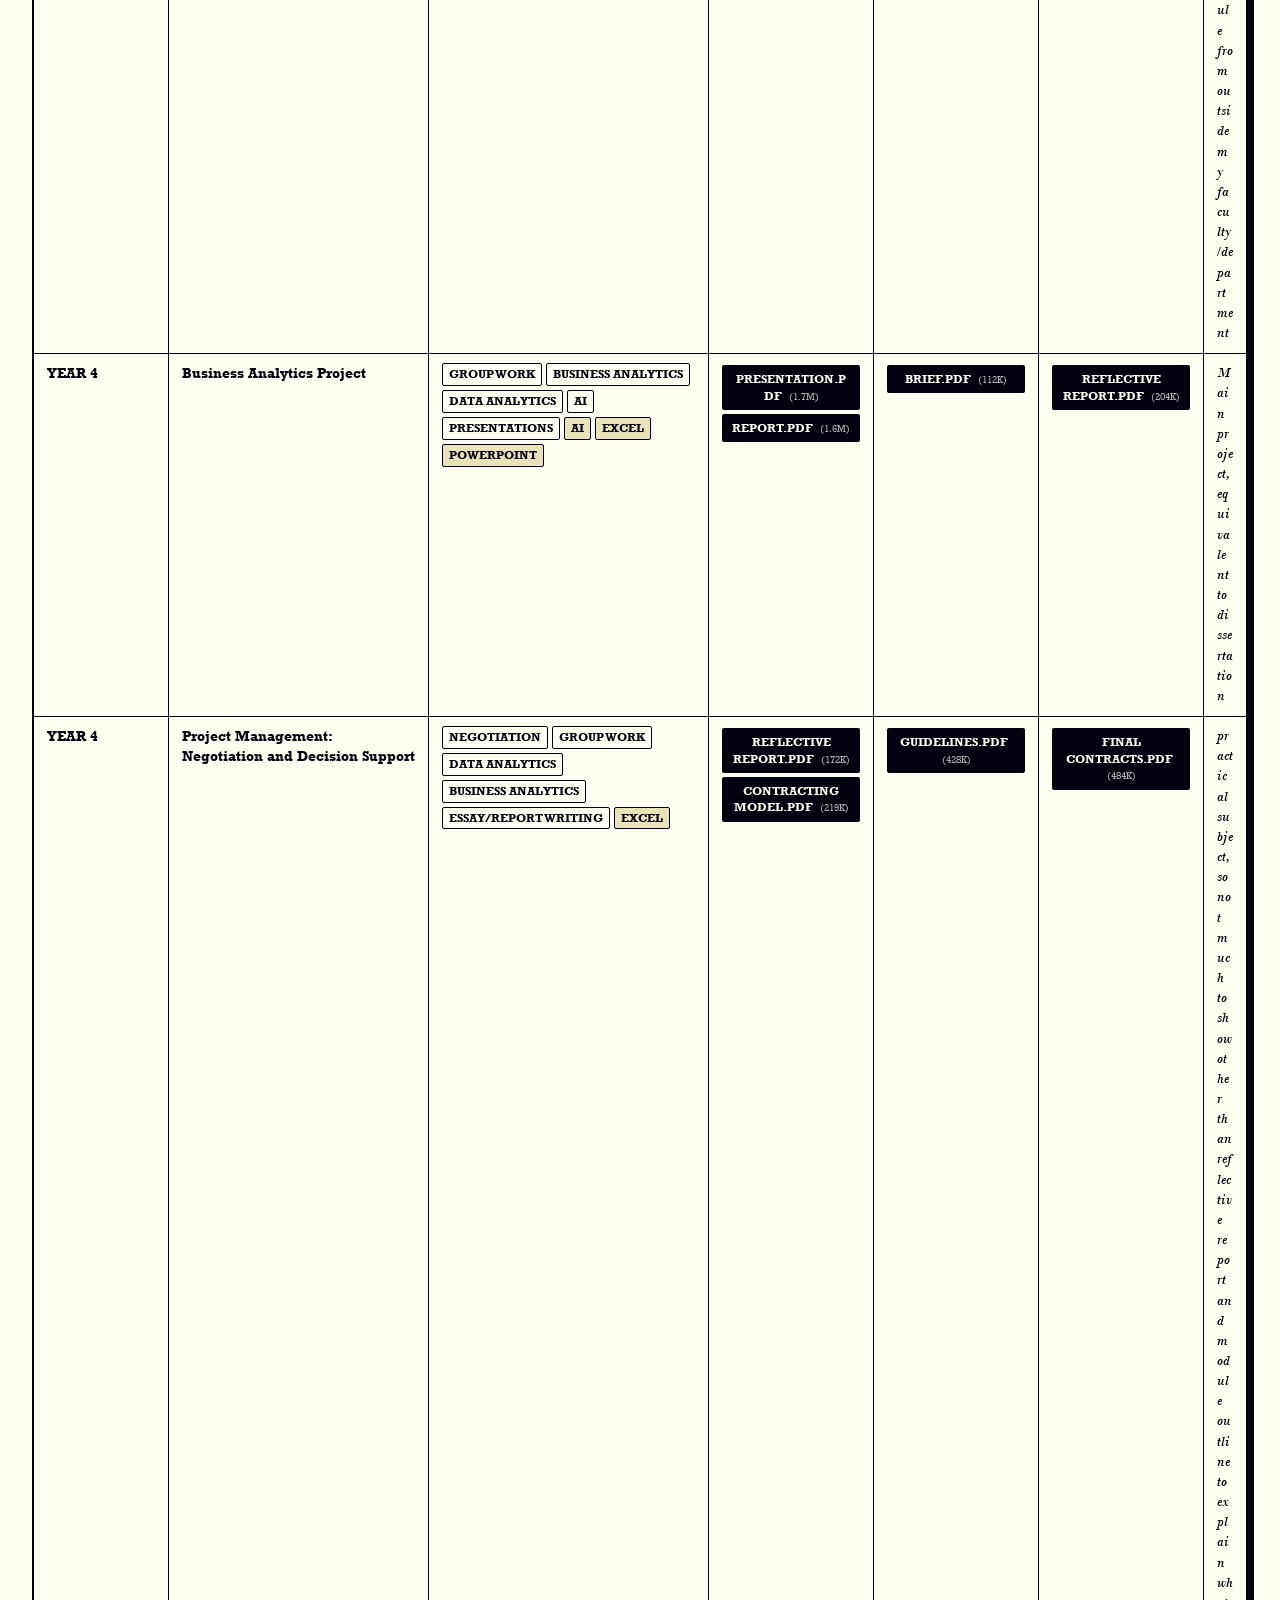
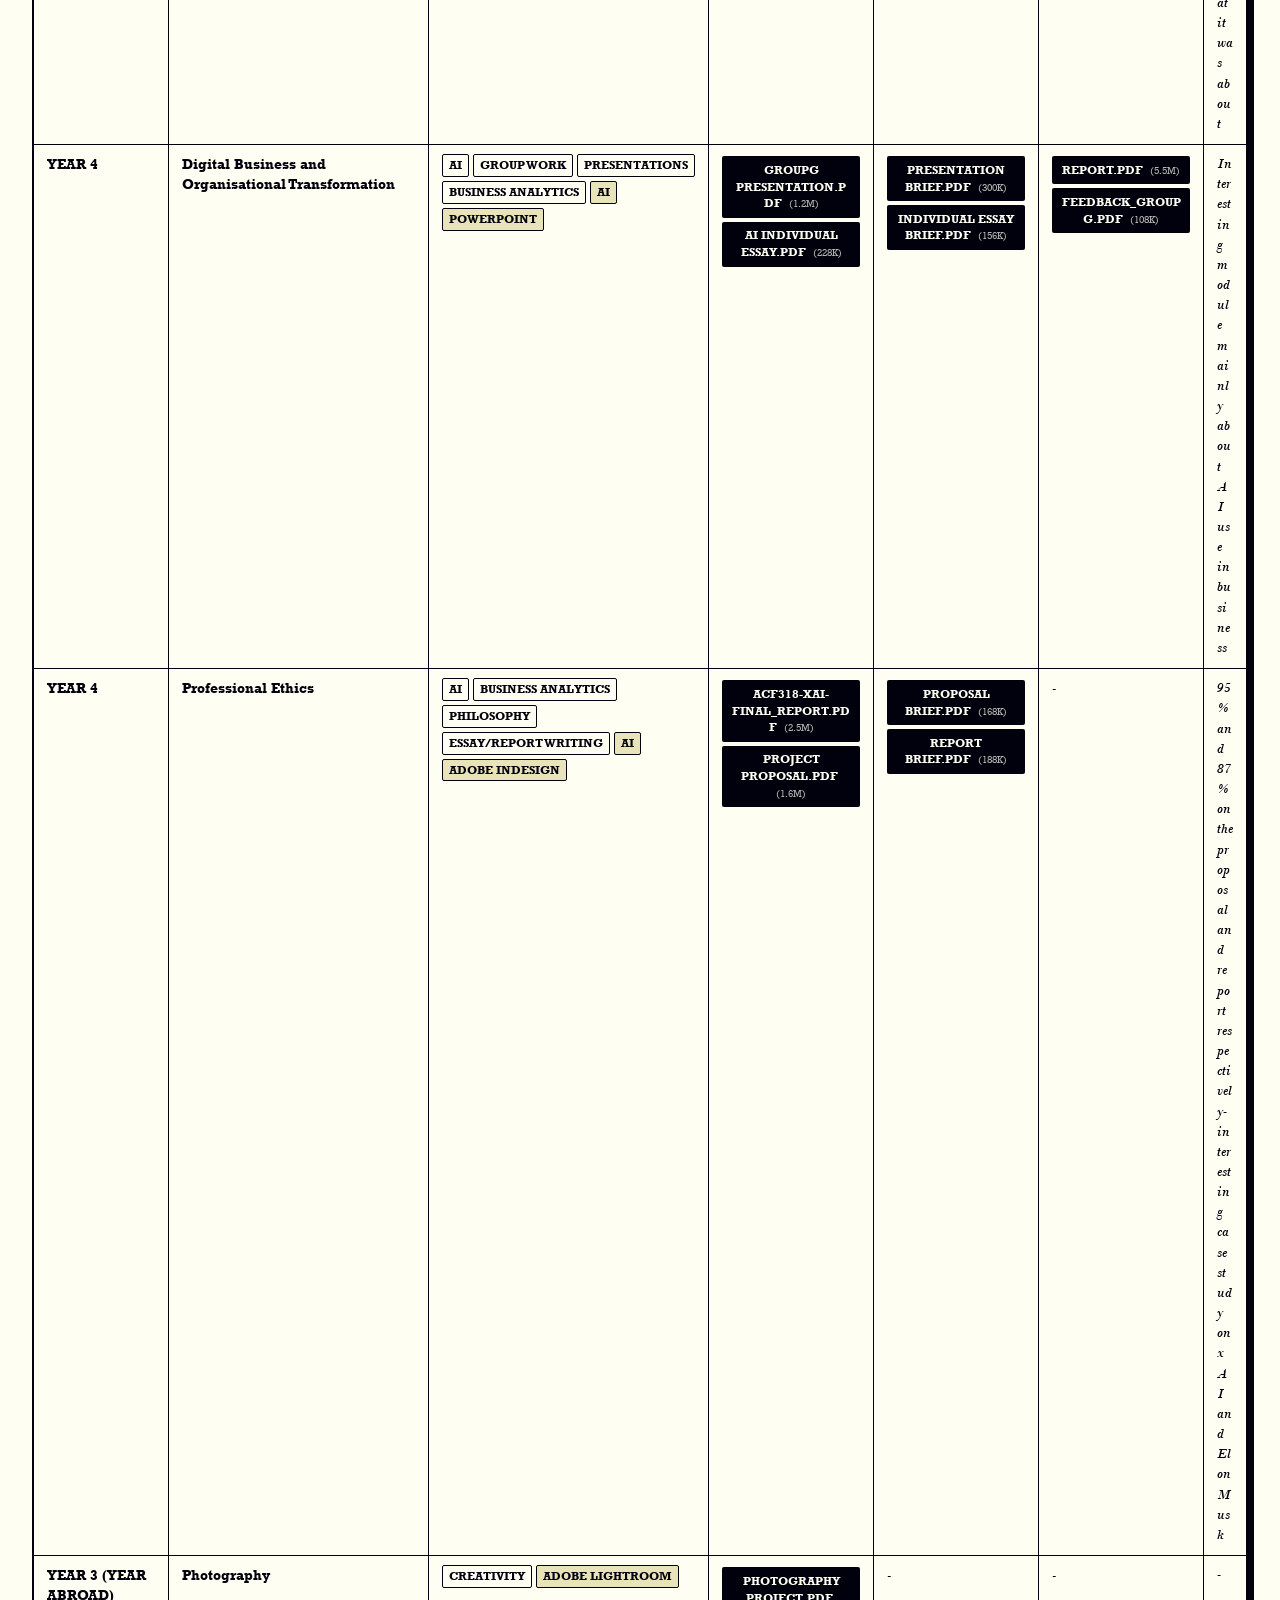
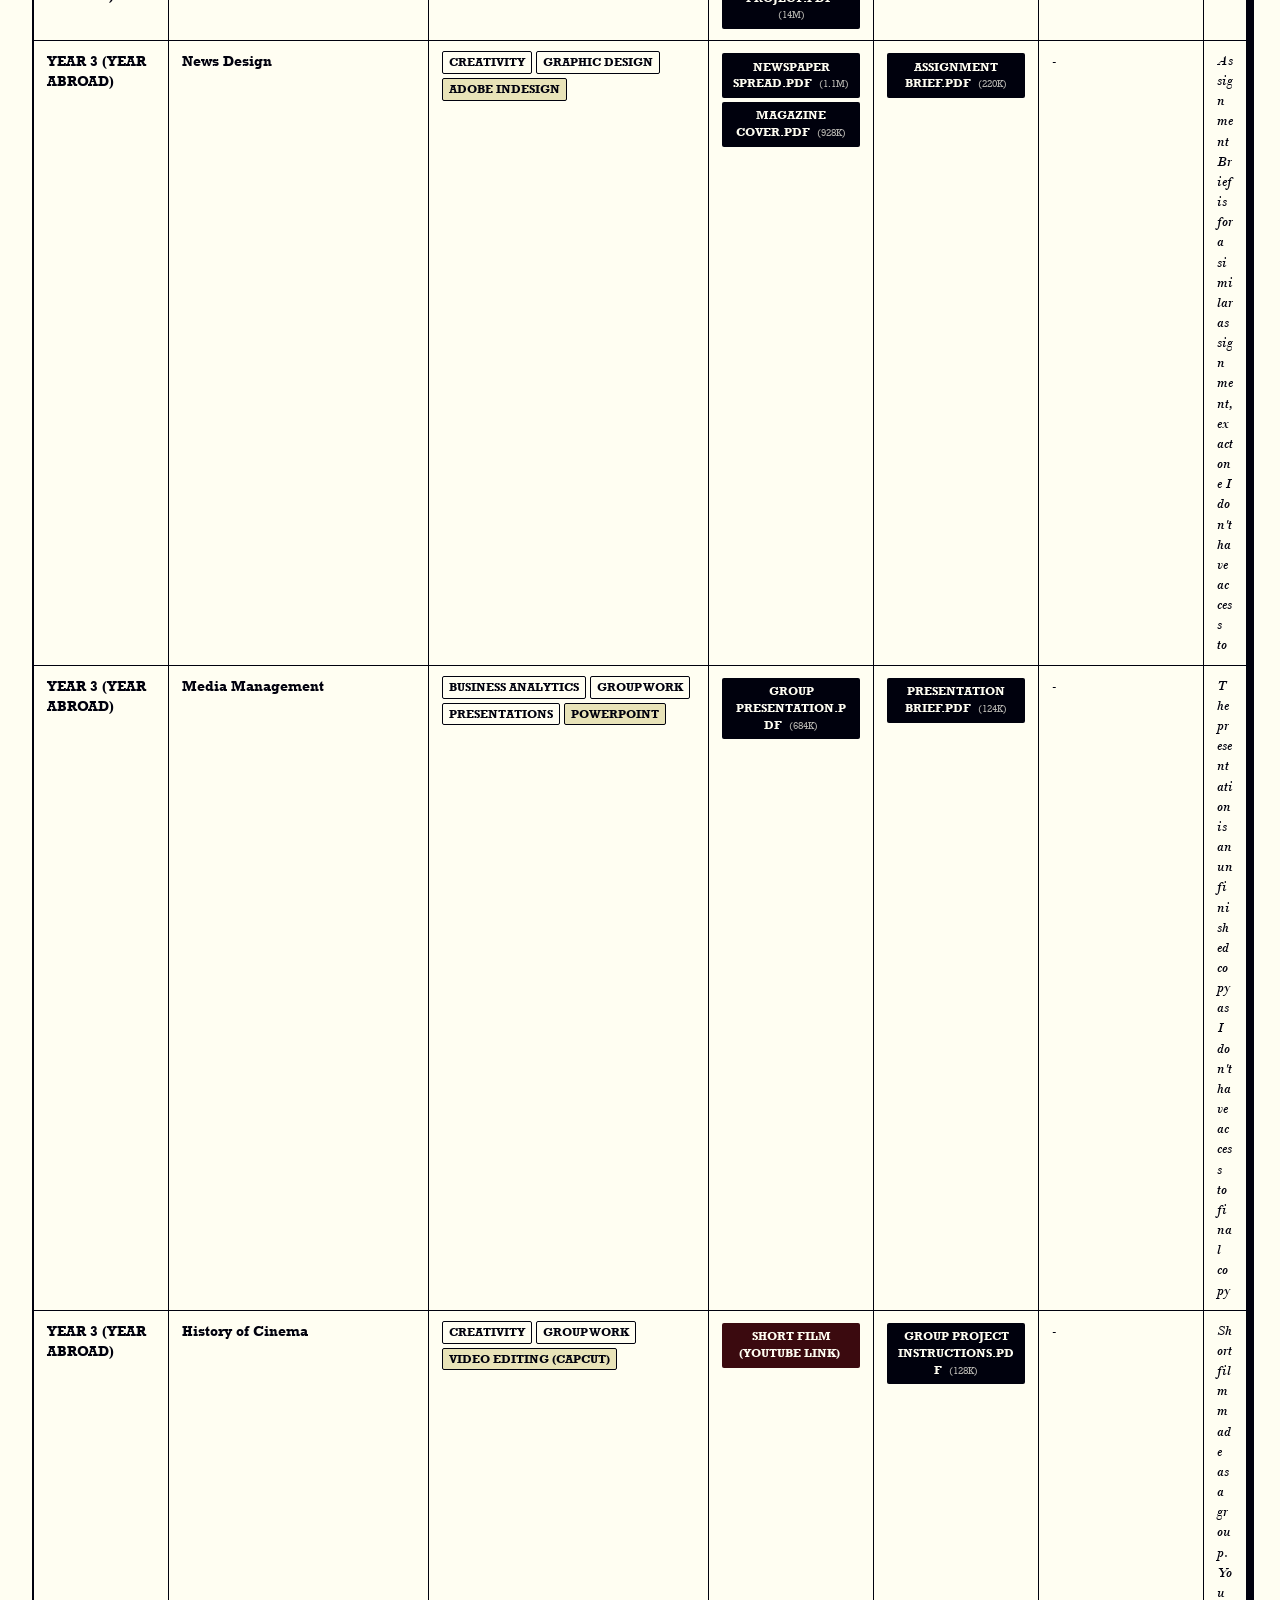
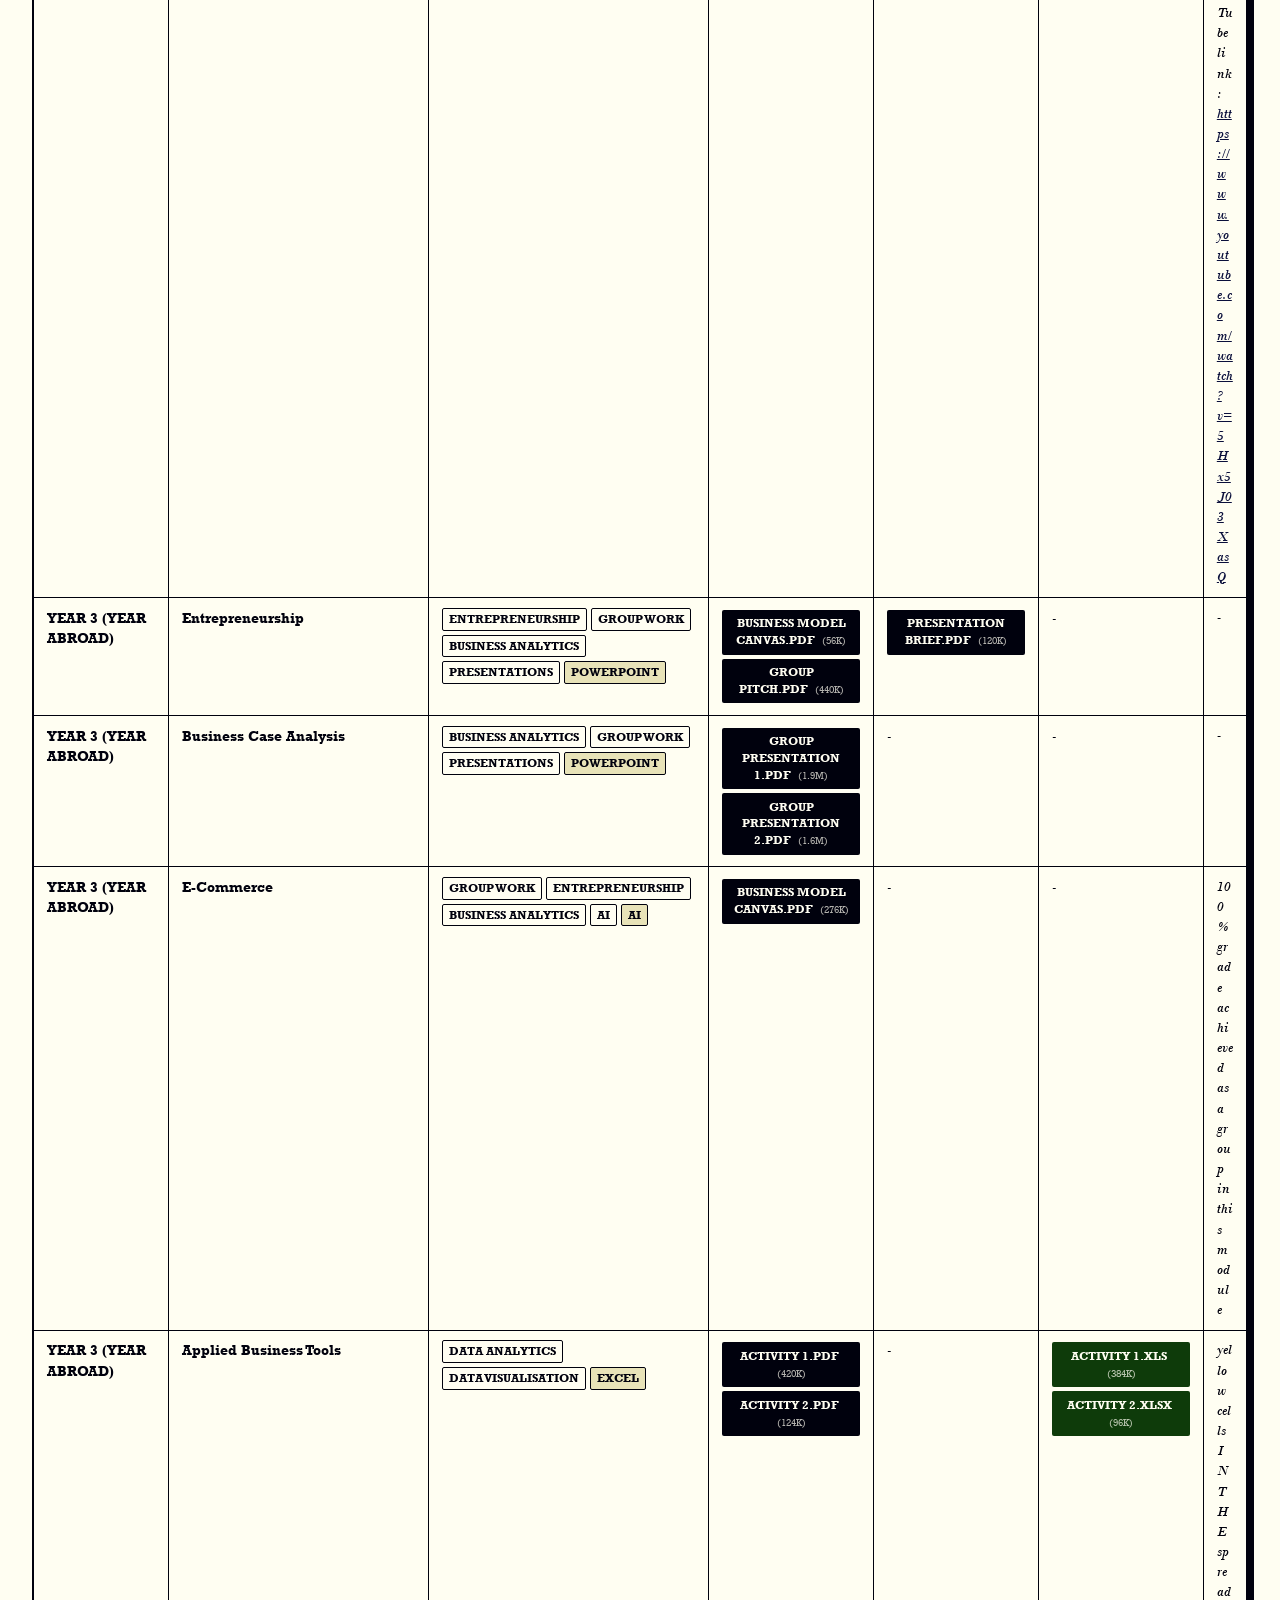
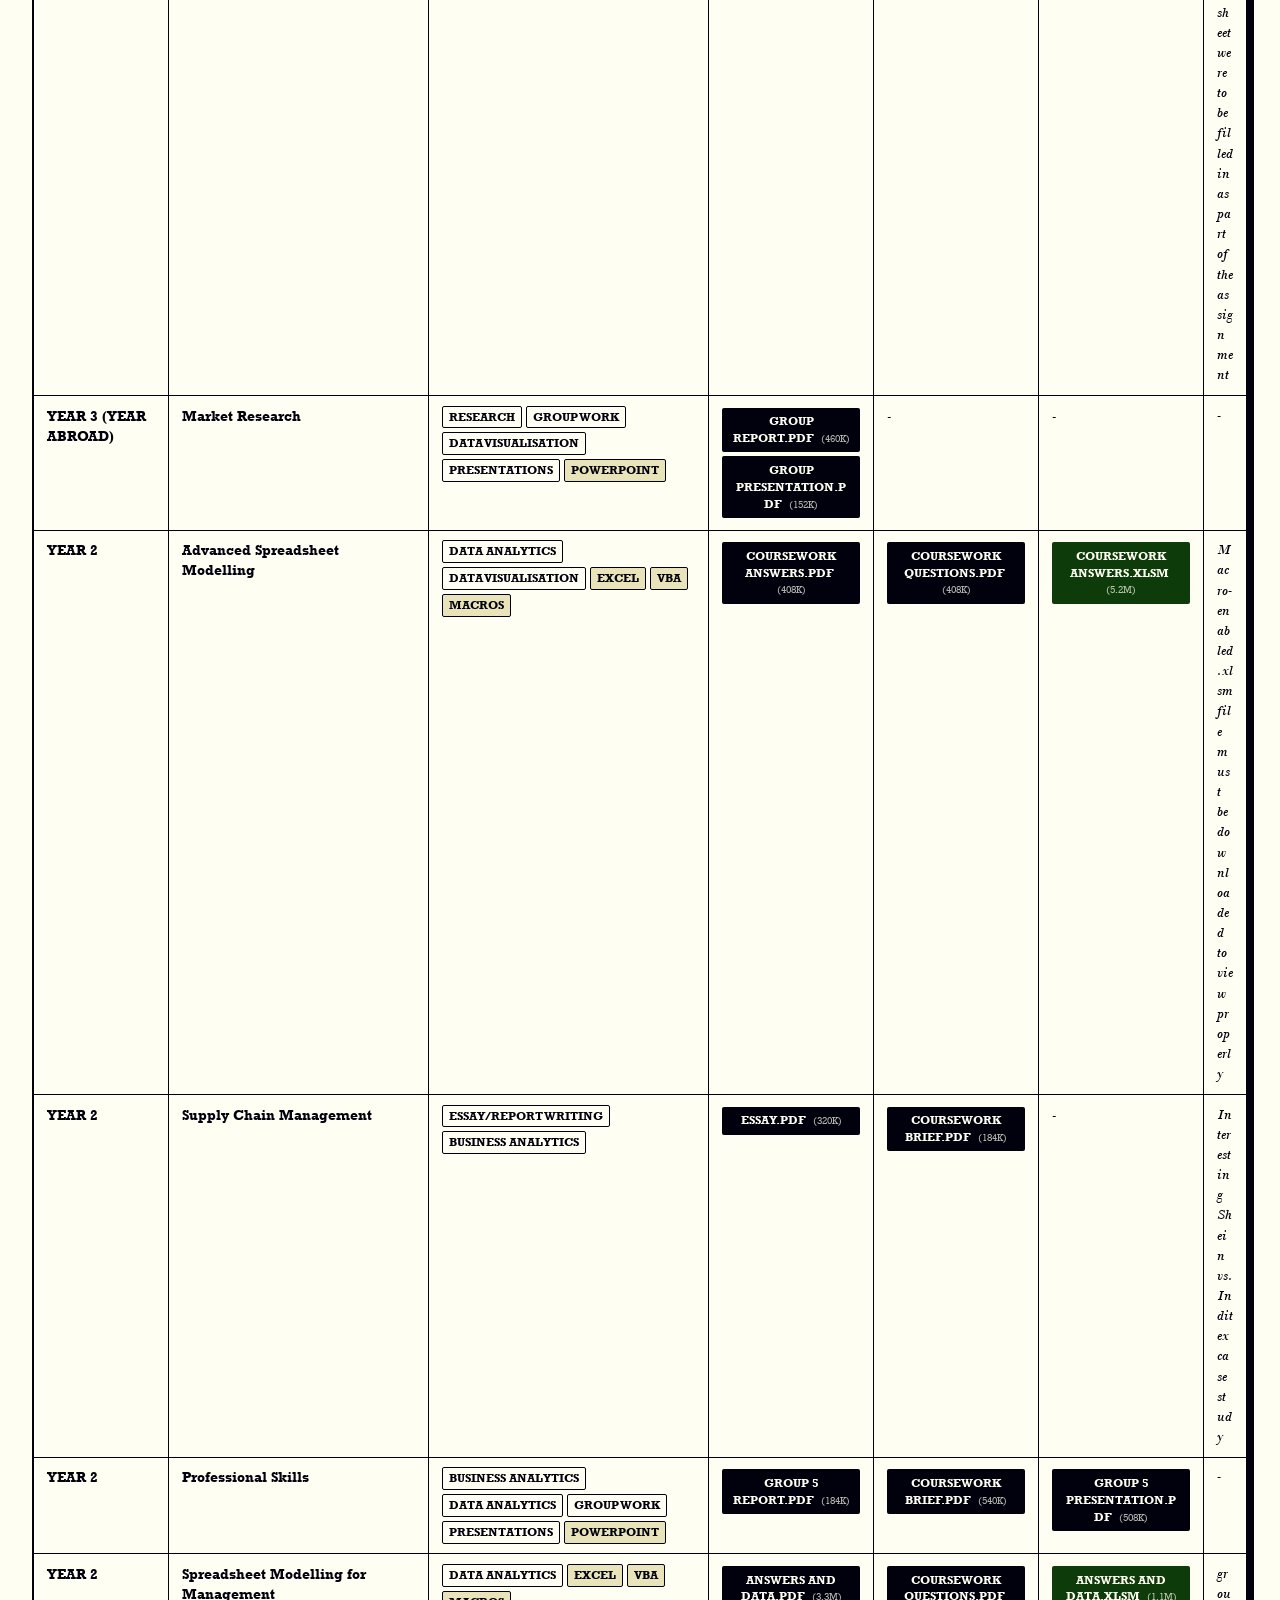
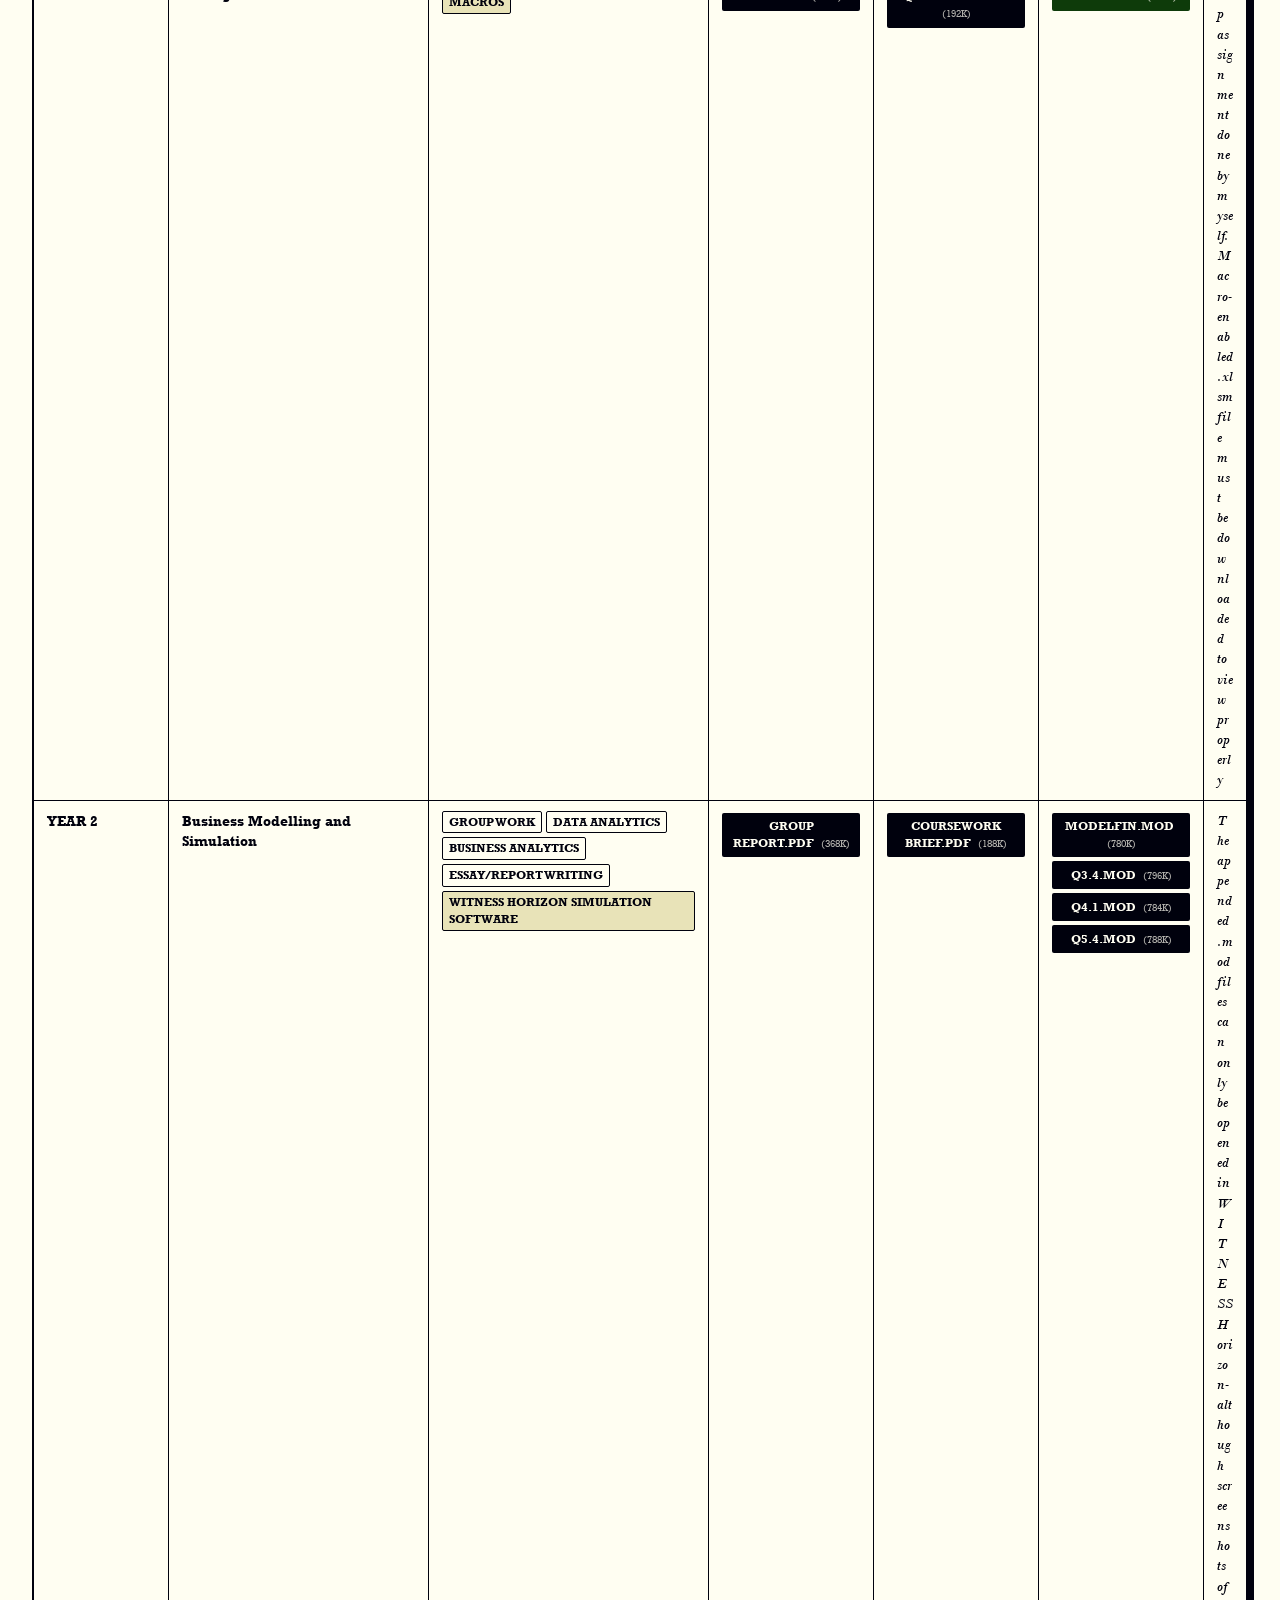
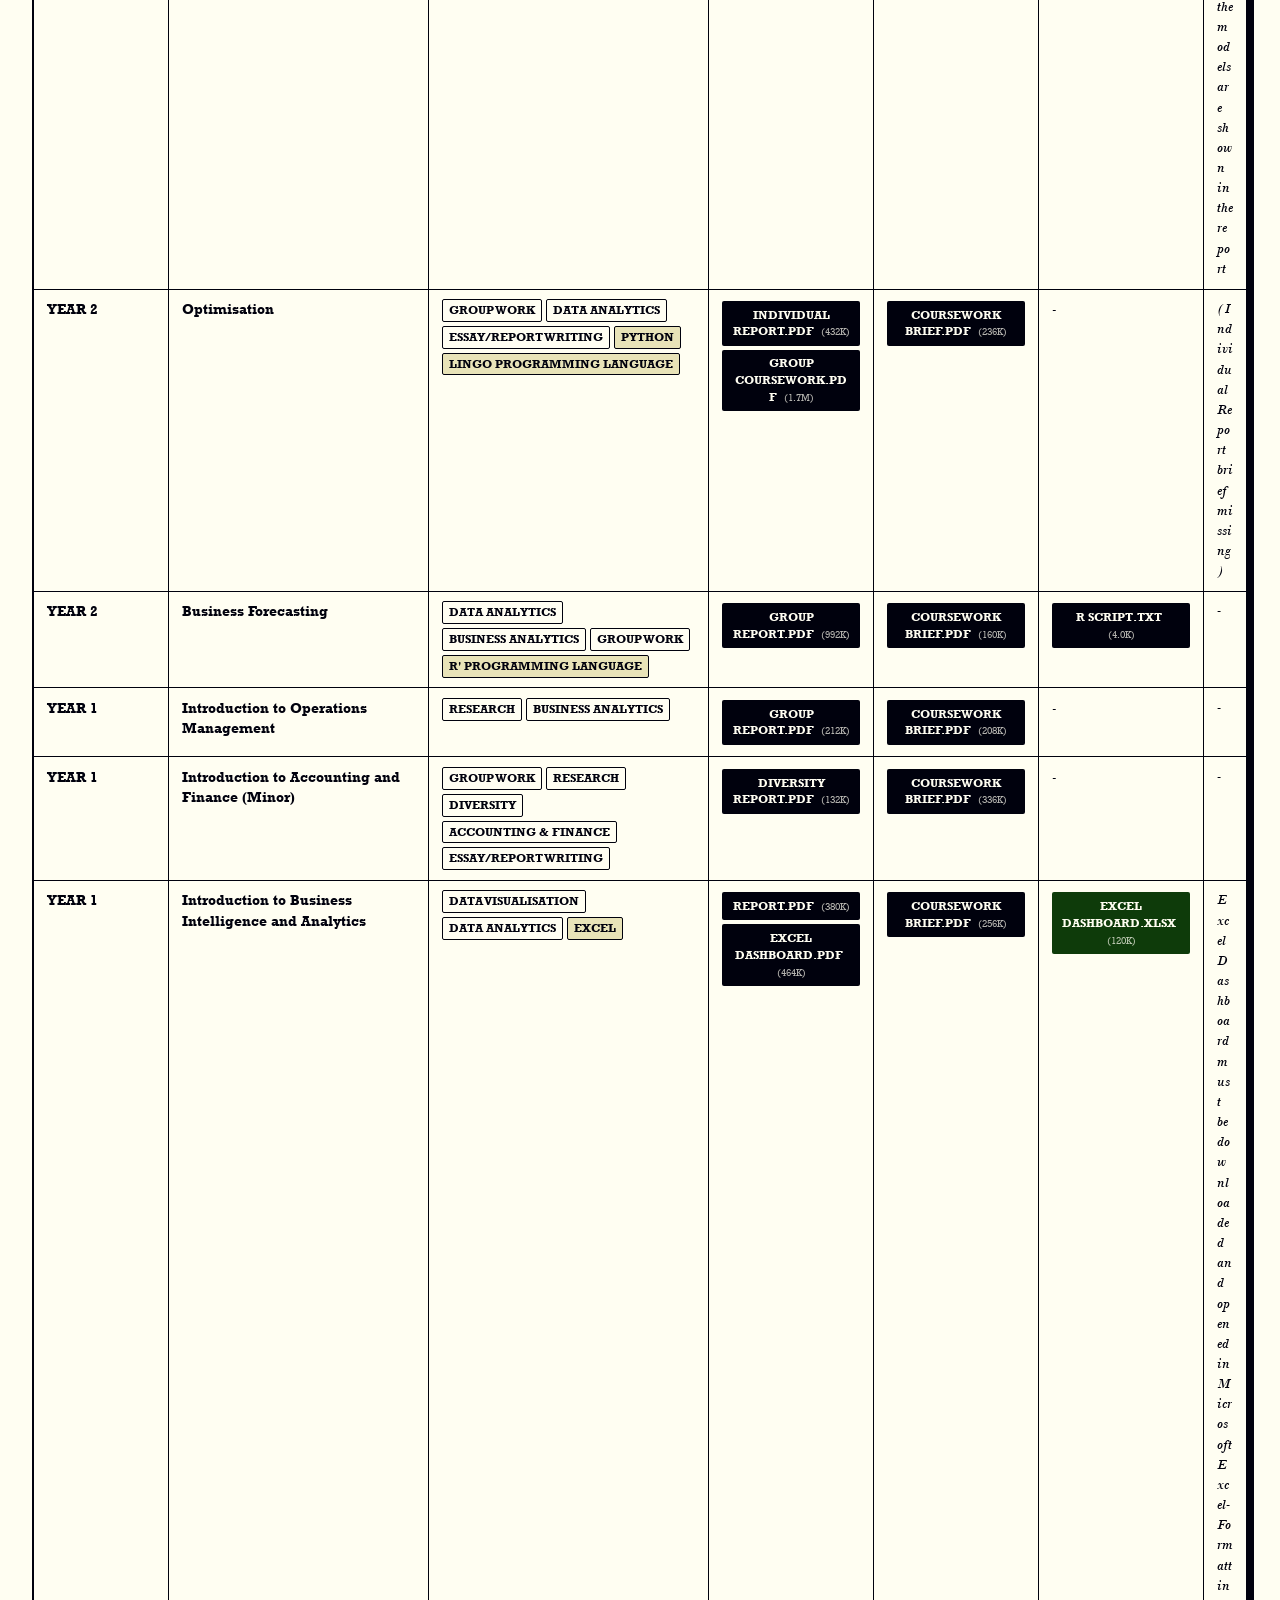
==== commit af0e881c: "1.7.8" ====
--- a/index.html
+++ b/index.html
@@ -67,7 +67,7 @@
         Alternatively, this index and the files can be viewed on Google Drive <a href="https://drive.google.com/drive/u/0/folders/1Wb_WwEi3oUZwRsy2djQXEYtuEvjpCVMO" target="_blank">here</a> (may be outdated).
       </p>
       <p class="intro-copy" style="margin-top: 0.5rem;">
-        This website is currently in beta, and is being updated regularly with new features and work done- please feel free to report any bugs!
+        This website is currently in beta and is being updated regularly with new features and work done- please feel free to report any bugs!
       </p>
     </div>
 
